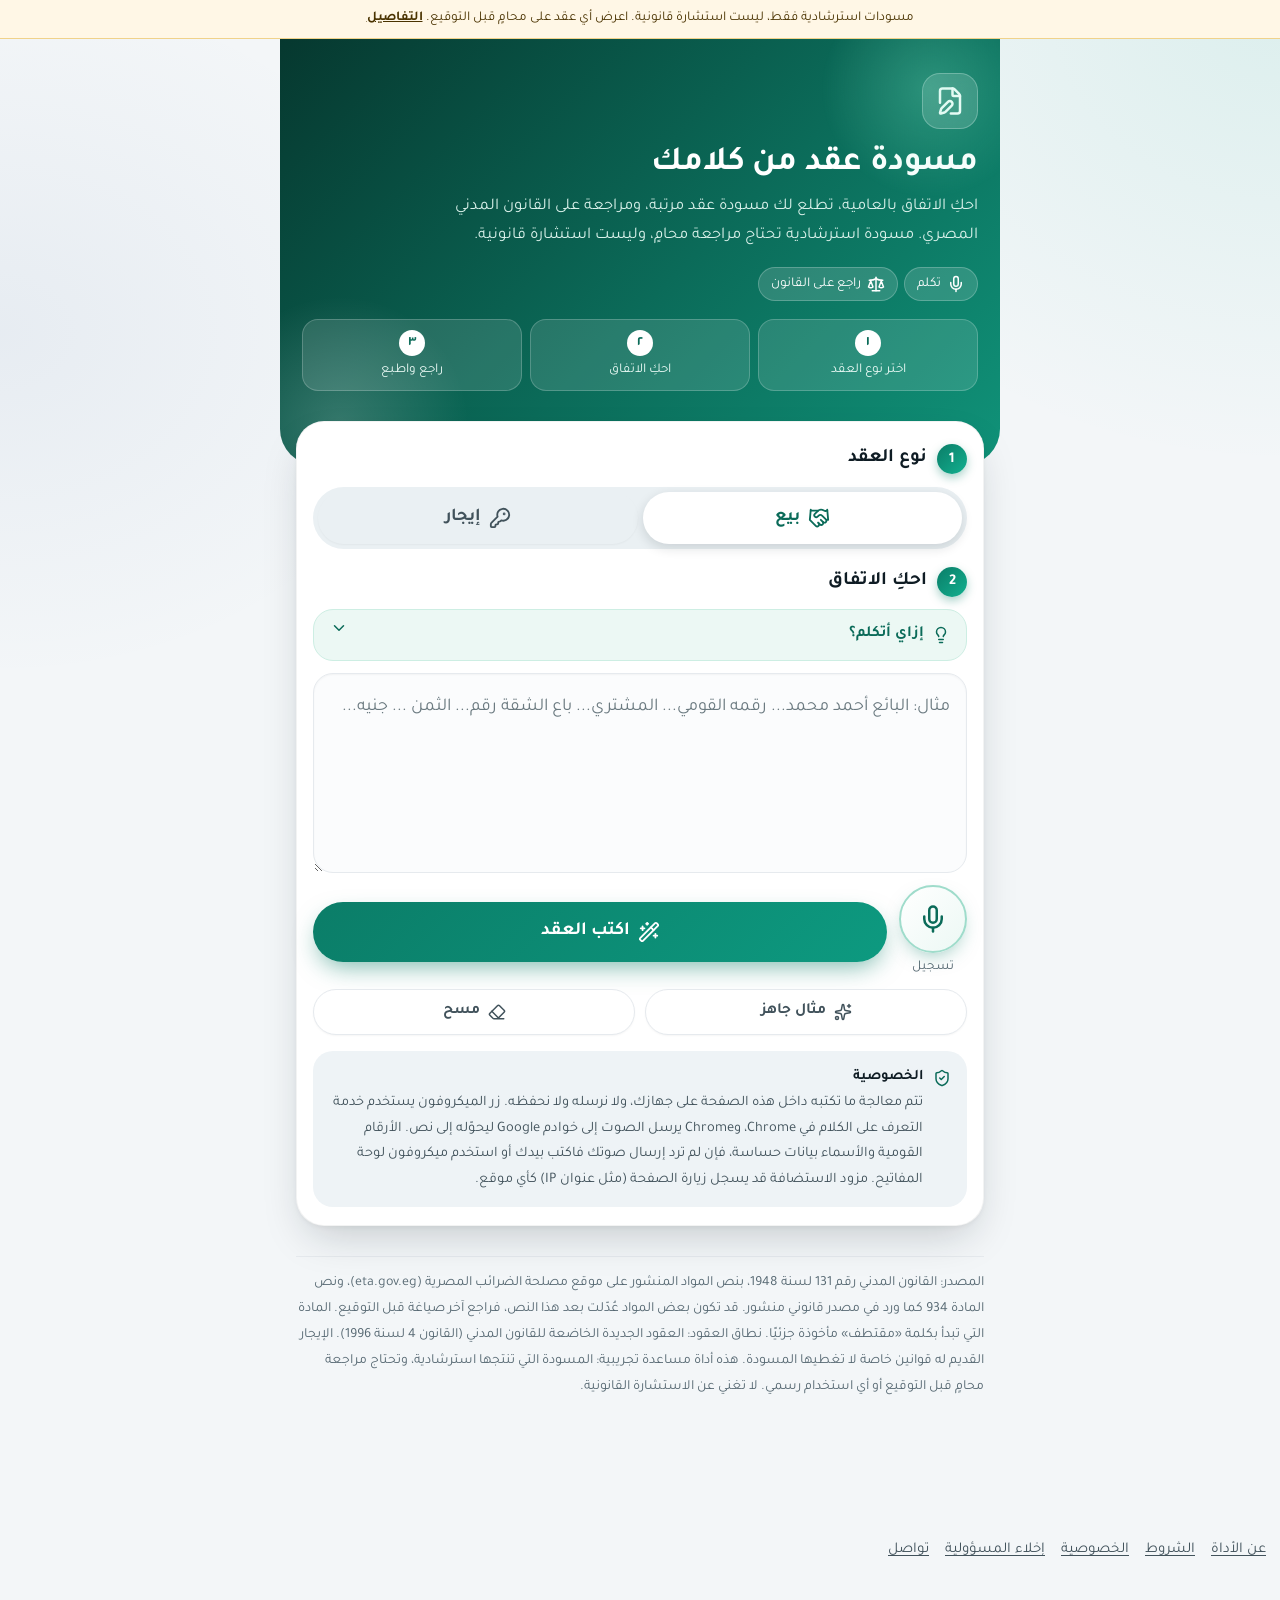
==== index.html @ 594bb941 "Add index.html" ====
<!doctype html>
<html lang="ar" dir="rtl">
<head>
<meta charset="utf-8">
<meta name="viewport" content="width=device-width, initial-scale=1">
<meta name="theme-color" content="#0e5c4c">
<meta name="color-scheme" content="light">
<meta http-equiv="Content-Security-Policy" content="default-src 'none'; script-src 'unsafe-inline'; style-src 'unsafe-inline'; font-src data:; img-src data:; connect-src 'none'; media-src 'none'; object-src 'none'; base-uri 'none'; form-action 'none'">
<meta name="referrer" content="no-referrer">
<link rel="icon" href="data:image/svg+xml,%3Csvg%20xmlns=%27http://www.w3.org/2000/svg%27%20viewBox=%270%200%2024%2024%27%3E%3Crect%20width=%2724%27%20height=%2724%27%20rx=%275%27%20fill=%27%230e5c4c%27/%3E%3Cpath%20d=%27M8%206h6l3%203v9H8z%27%20fill=%27none%27%20stroke=%27white%27%20stroke-width=%271.6%27/%3E%3C/svg%3E">
<meta name="description" content="مسودة عقد بيع أو إيجار من كلامك بالعامية المصرية، مع مراجعة على القانون المدني. مسودة استرشادية ليست استشارة قانونية.">
<title>مسودة عقد من كلامك</title>
<style>
*{box-sizing:border-box;-webkit-tap-highlight-color:transparent}
:root{
 --ink:#14232a;--ink2:#3d4e55;--mute:#53656c;--line:#e4dfd4;--bg:#f4f1ea;--card:#fff;
 --g900:#0a3f34;--g700:#0e5c4c;--g600:#127560;--g100:#dcefe8;--g50:#eef7f3;
 --amber:#8a5a00;--amberbg:#fff4d9;--amberb:#efd48f;--blue:#254f8f;--bluebg:#eaf1fb;--blueb:#c6d6ee;--red:#c2272d;--paper:#fffdf7;
 --r1:12px;--r2:18px;--r3:24px;--sh1:0 1px 2px rgba(40,30,10,.06),0 2px 8px rgba(40,30,10,.05);--sh2:0 8px 28px rgba(40,30,10,.12)}
html{-webkit-text-size-adjust:100%;scroll-behavior:smooth}
body{margin:0;background:var(--bg);color:var(--ink);font:17px/1.8 'Tajawal',system-ui,'Segoe UI',Tahoma,Arial,sans-serif}
svg.i{width:22px;height:22px;fill:none;stroke:currentColor;stroke-width:2;stroke-linecap:round;stroke-linejoin:round;flex:none}
svg.i.sm{width:18px;height:18px}svg.i.lg{width:30px;height:30px}
main{max-width:720px;margin:0 auto;padding:0 16px 130px}
.hero{background:radial-gradient(120% 140% at 100% 0,#16856d 0,#0e5c4c 45%,#0a3f34 100%);color:#fff;margin:0 -16px 0;padding:28px 20px 56px;border-radius:0 0 30px 30px;position:relative;overflow:hidden}
.hero:before{content:"";position:absolute;inset:auto -40px -60px auto;width:200px;height:200px;border-radius:50%;background:rgba(255,255,255,.06)}
.hero .logo{width:48px;height:48px;border-radius:16px;background:rgba(255,255,255,.15);display:grid;place-items:center;margin-bottom:14px;color:#fff}
h1{font-size:30px;line-height:1.3;margin:0 0 8px;font-weight:700}
.hero p{margin:0;font-size:16px;line-height:1.75;color:#d3ece4;max-width:34em}
.hero .chips{display:flex;flex-wrap:wrap;gap:6px;margin-top:16px}
.hero .chips span{display:inline-flex;align-items:center;gap:6px;background:rgba(255,255,255,.13);border-radius:999px;padding:2px 10px 2px 11px;font-size:13px}
.panel{background:var(--card);border-radius:var(--r3);box-shadow:var(--sh2);padding:18px 16px 16px;margin:-34px 0 0;position:relative}
h2{font-size:19px;margin:0 0 10px;display:flex;align-items:center;gap:10px;font-weight:700}
h2 .n{display:inline-grid;place-items:center;width:28px;height:28px;border-radius:50%;background:var(--g700);color:#fff;font-size:15px}
.sect{margin:26px 0 0}
.sect>h2{margin-top:0}
h3{font-size:15px;margin:18px 0 6px;color:var(--mute);font-weight:700;display:flex;align-items:center;gap:6px}
p{margin:6px 0}
.sub{color:var(--mute);font-size:15px}
.seg{display:grid;grid-template-columns:1fr 1fr;background:#ece8de;border-radius:var(--r2);padding:5px;gap:5px;margin-bottom:16px}
.seg button{min-height:54px;border:0;background:transparent;border-radius:14px;font-size:18px;font-weight:700;color:var(--mute);display:flex;align-items:center;justify-content:center;gap:8px}
.seg button.on{background:#fff;color:var(--g700);box-shadow:0 2px 8px rgba(0,0,0,.13)}
button{font:inherit;min-height:52px;padding:0 18px;border-radius:var(--r2);border:1.5px solid #d6d0c4;background:#fff;color:var(--ink);cursor:pointer;font-weight:700;font-size:16.5px;display:inline-flex;align-items:center;justify-content:center;gap:8px}
button:active{transform:scale(.98)}
button:focus-visible,textarea:focus-visible,summary:focus-visible{outline:3px solid #7fb8a8;outline-offset:2px}
button.primary{background:var(--g700);color:#fff;border-color:var(--g700);font-size:18px;min-height:58px;box-shadow:0 4px 14px rgba(14,92,76,.28)}
.tips{font-size:15.5px;color:var(--ink2);background:var(--g50);border:1px solid #cfe6dd;border-radius:var(--r2);padding:2px 16px;margin:0 0 12px}
.tips summary{cursor:pointer;font-weight:700;color:var(--g700);min-height:46px;display:flex;align-items:center;gap:8px;list-style:none}
.tips summary::-webkit-details-marker{display:none}
.tips summary .chev{margin-inline-start:auto;transition:transform .2s}
.tips[open] summary .chev{transform:rotate(180deg)}
.tips ul{margin:0 0 10px;padding:0 20px 0 0}
.tips li{margin:4px 0}
.field{position:relative}
textarea{width:100%;min-height:200px;font:inherit;font-size:18px;line-height:1.95;padding:16px;border:1.5px solid #d6d0c4;border-radius:var(--r2);color:var(--ink);resize:vertical;background:#fdfcf9;display:block}
textarea::placeholder{color:#6b7a80}
textarea:focus{border-color:var(--g600);background:#fff}
#status:empty{display:none}#status{min-height:22px;font-size:15px;color:var(--mute);margin:6px 2px 0;display:flex;align-items:center;gap:6px}
.err{color:var(--red)!important}
.bar2{display:grid;grid-template-columns:auto 1fr;gap:12px;align-items:center;margin-top:12px}
.mic{width:68px;height:68px;min-height:68px;padding:0;border-radius:50%;background:var(--g50);border:2px solid #a9d3c5;color:var(--g700);position:relative}
.mic svg.i{width:30px;height:30px}
.mic.rec{background:var(--red);border-color:var(--red);color:#fff;animation:pulse 1.4s infinite}
@keyframes pulse{0%{box-shadow:0 0 0 0 rgba(194,39,45,.45)}100%{box-shadow:0 0 0 18px rgba(194,39,45,0)}}
.lbl{font-size:13.5px;color:var(--mute);text-align:center;margin-top:2px}
.micwrap{display:flex;flex-direction:column;align-items:center}
.row2{display:grid;grid-template-columns:1fr 1fr;gap:10px;margin-top:10px}
.row2 button{min-height:46px;font-size:15.5px;color:var(--ink2);font-weight:700}
.disc{display:flex;gap:10px;background:#fff4e0;border:1.5px solid #e9b54a;border-radius:var(--r2);padding:12px 14px;margin:0 0 12px;font-size:15px;line-height:1.75;color:#4a3300}.disc b{display:block;font-size:16px}.disc svg{flex:none;margin-top:4px;color:#a86a00}
.note{display:flex;gap:10px;background:#efe9df;border-radius:var(--r2);padding:14px 16px;margin:16px 0 0;font-size:14.5px;line-height:1.75;color:var(--ink2)}
.note svg{margin-top:4px;color:var(--g700)}
.note b{display:block;margin-bottom:1px;color:var(--ink)}
.sum{background:var(--card);border:1px solid var(--line);border-radius:var(--r3);padding:16px;margin:0 0 4px;box-shadow:var(--sh1);display:grid;grid-template-columns:auto 1fr;gap:16px;align-items:center}
.sum.bad{background:#fffaf0;border-color:var(--amberb)}
.ring{--p:0;width:82px;height:82px;border-radius:50%;background:conic-gradient(var(--g600) calc(var(--p)*1%),#e8e3d8 0);display:grid;place-items:center;position:relative}
.sum.bad .ring{background:conic-gradient(#d99a12 calc(var(--p)*1%),#eadfc3 0)}
.ring:before{content:"";position:absolute;inset:9px;background:#fff;border-radius:50%}
.sum.bad .ring:before{background:#fffaf0}
.ring b{position:relative;font-size:22px;line-height:1;font-weight:700;text-align:center}
.ring small{display:block;font-size:12px;color:var(--mute);font-weight:400;margin-top:2px}
.sum .tt{font-size:19px;font-weight:700;line-height:1.5}
.sum .sub{font-size:14.5px;line-height:1.65;margin-top:4px}
.chk{background:var(--card);border:1px solid var(--line);border-radius:var(--r2);padding:13px 14px;margin:10px 0;display:flex;gap:12px;align-items:flex-start;box-shadow:var(--sh1)}
.chk .ic{flex:none;width:36px;height:36px;border-radius:12px;display:grid;place-items:center}
.chk.x{background:#fffaf0;border-color:var(--amberb)}
.chk.x .ic{background:var(--amberbg);color:var(--amber)}
.chk.i{background:#f7faff;border-color:var(--blueb)}
.chk.i .ic{background:var(--bluebg);color:var(--blue)}
.chk b{display:block;line-height:1.55;font-size:17px}
.chk .d{color:var(--ink2);font-size:15px;line-height:1.7;margin-top:2px}
.art{display:inline-block;background:#efe9df;border-radius:8px;padding:0 8px;font-size:13px;margin-inline-start:8px;color:var(--mute);font-weight:400;line-height:1.7;vertical-align:1px}
.oks{display:flex;flex-wrap:wrap;gap:8px;margin:6px 0}
.ok{background:var(--g100);color:var(--g700);border-radius:999px;padding:3px 12px 3px 14px;font-size:15px;font-weight:700;display:inline-flex;align-items:center;gap:5px}
.ok .art{background:#fff;margin-inline-start:4px}
.doc{background:var(--paper);border-radius:4px;padding:0 0 22px;margin:12px 0;box-shadow:0 10px 30px rgba(60,45,10,.16),0 0 0 1px #e6dfcd;font-family:'NaskhDoc','Tajawal',serif;position:relative;overflow:hidden}
.doc:before{content:"";display:block;height:8px;background:linear-gradient(90deg,var(--g900),var(--g600))}
.doc .in{padding:22px 20px 0}
.doc .t{font-size:30px;font-weight:700;text-align:center;margin:0 0 6px;color:var(--g900)}
.doc .tl{height:2px;margin:0 auto 20px;width:96px;background:#b8a874;border-radius:2px}
.doc p{line-height:2.15;margin:0 0 12px;font-size:19.5px;text-align:justify}
.doc .cl{margin:0 0 14px}
.doc .ch{display:flex;align-items:center;gap:8px;font-weight:700;color:var(--g700);font-size:18px;line-height:1.7;margin-bottom:0}
.doc .ch:after{content:"";flex:1;height:1px;background:#e3dcc8}
.doc .ch em{font-style:normal;color:var(--ink2);font-weight:400}
.doc .cl p{margin:0}
.doc .sigs{display:grid;grid-template-columns:1fr 1fr;gap:18px;margin-top:30px}
.doc .sg{border-top:1.5px solid #8a8f8c;padding-top:6px;text-align:center;font-size:17px;line-height:1.6}
.doc .sg small{display:block;color:var(--mute);font-size:14px}
mark{background:var(--amberbg);color:#5e3d00;padding:0 6px;border-radius:6px;font-weight:700;box-shadow:inset 0 -2px 0 var(--amberb)}
.ref{background:var(--card);border:1px solid var(--line);border-radius:var(--r2);padding:12px 14px;margin:8px 0;box-shadow:var(--sh1)}.ref b{display:inline-block;color:var(--g700);background:var(--g50);border-radius:8px;padding:0 10px;margin-bottom:2px}.ref span{display:block;color:var(--ink);font-size:16px;line-height:1.85}
footer{color:var(--mute);font-size:14px;line-height:1.85;margin-top:30px;border-top:1px solid var(--line);padding-top:14px}
.dock{position:fixed;inset-inline:0;bottom:0;background:rgba(255,253,247,.96);backdrop-filter:blur(8px);border-top:1px solid var(--line);padding:10px 14px calc(10px + env(safe-area-inset-bottom));display:grid;grid-template-columns:1.2fr 1fr;gap:10px;max-width:720px;margin:0 auto;box-shadow:0 -8px 24px rgba(60,45,10,.10);border-radius:20px 20px 0 0}
.dock[hidden]{display:none}
.hint{display:flex;gap:8px;align-items:flex-start;color:var(--ink2);font-size:15px;margin:2px 0 10px}
@media(min-width:560px){.hero{border-radius:0 0 30px 30px}}

.lawbar{background:#fff4e0;border-bottom:1.5px solid #e9b54a;color:#4a3300;font-size:14px;line-height:1.6;padding:8px 14px;text-align:center}
.lawbar a{color:#4a3300;font-weight:700}
nav.fnav{display:flex;flex-wrap:wrap;gap:6px 16px;margin:18px 0 0;padding:0;font-size:15px}
nav.fnav a{color:var(--ink2);text-underline-offset:3px;padding:6px 0;min-height:24px}
.pg{background:var(--card);border:1px solid var(--line);border-radius:var(--r2);padding:18px 16px;margin:14px 12px}
.pg h1{margin:0 0 10px;font-size:24px}.pg h2{margin:16px 0 4px;font-size:17px}.pg p,.pg li{line-height:1.9;color:var(--ink2)}
.pg ul{padding-inline-start:20px;margin:6px 0}
.pg .back{display:inline-block;margin-top:12px;font-weight:700;color:var(--ink)}
.pg mark{background:#fff1b8;color:#14232a;padding:0 4px;border-radius:4px}
.tver{margin-top:14px;font-size:13px;color:var(--mute);border-top:1px dashed var(--line);padding-top:8px}
.dock{grid-template-columns:minmax(0,1.3fr) minmax(0,1fr) minmax(0,1fr);gap:8px}.dock button{padding-inline:8px;min-width:0}

/* v4 modern */
:root{--ink:#0f1c24;--ink2:#41525b;--mute:#566872;--line:#e6eaee;--bg:#f3f6f8;--card:#fff;--acc:#0b7d68;--acc2:#12b08f;--g700:#0b6b59;--g600:#0b7d68;--g50:#ecf8f4;--g100:#d6f0e8;--r1:14px;--r2:20px;--r3:28px;--sh1:0 1px 2px rgba(15,28,36,.05),0 4px 14px rgba(15,28,36,.06);--sh2:0 2px 4px rgba(15,28,36,.04),0 18px 44px -12px rgba(15,28,36,.22)}
body{background:var(--bg);background-image:radial-gradient(60% 40% at 100% 0,rgba(18,176,143,.10),transparent 70%),radial-gradient(50% 30% at 0 20%,rgba(37,79,143,.06),transparent 70%);background-repeat:no-repeat;letter-spacing:0}
.hero{background:linear-gradient(135deg,#06382f 0%,#0b6b59 55%,#12a487 120%);padding:34px 22px 74px;border-radius:0 0 36px 36px}
.hero:before{width:260px;height:260px;inset:auto auto -90px -70px;background:radial-gradient(circle,rgba(255,255,255,.18),rgba(255,255,255,0) 70%)}
.hero:after{content:"";position:absolute;inset:-60px -40px auto auto;width:220px;height:220px;border-radius:50%;background:radial-gradient(circle,rgba(125,235,200,.28),rgba(125,235,200,0) 70%)}
.hero .logo{width:56px;height:56px;border-radius:18px;background:rgba(255,255,255,.16);border:1px solid rgba(255,255,255,.28);backdrop-filter:blur(6px)}
h1{font-size:34px;line-height:1.25;font-weight:800;letter-spacing:-.2px}
.hero p{font-size:16.5px;color:#d9f1ea}
.hero .chips span{background:rgba(255,255,255,.14);border:1px solid rgba(255,255,255,.22);padding:4px 12px;font-size:13.5px}
.steps{display:grid;grid-template-columns:repeat(3,1fr);gap:8px;margin:18px 0 0;padding:0;list-style:none}
.steps li{background:rgba(255,255,255,.12);border:1px solid rgba(255,255,255,.2);border-radius:16px;padding:10px 8px;text-align:center;font-size:13.5px;line-height:1.5;color:#eafaf5;display:flex;flex-direction:column;align-items:center;gap:4px}
.steps b{display:grid;place-items:center;width:26px;height:26px;border-radius:50%;background:#fff;color:#0b6b59;font-size:14px}
.panel{border-radius:var(--r3);box-shadow:var(--sh2);border:1px solid rgba(15,28,36,.05);padding:20px 16px 18px;margin-top:-44px}
h2{font-size:19px;font-weight:800}
h2 .n{background:linear-gradient(135deg,var(--acc),var(--acc2));width:30px;height:30px;box-shadow:0 4px 10px rgba(11,125,104,.35)}
.seg{background:#eaf0f3;border-radius:999px;padding:5px}
.seg button{border-radius:999px;min-height:52px;color:var(--ink2)}
.seg button.on{color:var(--g700);box-shadow:0 4px 12px rgba(15,28,36,.14)}
button{border:1.5px solid var(--line);border-radius:999px;background:#fff;box-shadow:0 1px 2px rgba(15,28,36,.04)}
button.primary{background:linear-gradient(135deg,var(--acc) 0%,#0d9a80 100%);border:0;box-shadow:0 10px 24px -6px rgba(11,125,104,.55);min-height:60px;font-size:18.5px}
.mic{background:linear-gradient(135deg,#fff,var(--g50));border:2px solid #9fdccb;box-shadow:0 8px 20px -8px rgba(11,125,104,.5)}
.tips{background:var(--g50);border:1px solid #cdeee3;border-radius:var(--r2)}
textarea{border:1.5px solid var(--line);background:#fbfcfd;border-radius:var(--r2);box-shadow:inset 0 1px 2px rgba(15,28,36,.04)}
textarea:focus{border-color:var(--acc2);box-shadow:0 0 0 4px rgba(18,176,143,.16)}
.note{background:#eef3f6;border-radius:var(--r2)}
.sect>h2{font-size:20px}
.dock{background:rgba(255,255,255,.88);backdrop-filter:saturate(1.4) blur(14px);border-top:1px solid rgba(15,28,36,.08);box-shadow:0 -10px 30px -12px rgba(15,28,36,.22);border-radius:22px 22px 0 0}
.doc{background:#fff;border-radius:var(--r2);box-shadow:var(--sh2);border:1px solid rgba(15,28,36,.05);border-top:5px solid var(--acc2)}
.pg{border-radius:var(--r3);box-shadow:var(--sh1);border:1px solid rgba(15,28,36,.05)}
.lawbar{background:#fff7e6;border-bottom:1px solid #f0d28a;font-size:13.5px}
footer{color:var(--mute)}
.dock{grid-template-columns:minmax(0,1.5fr) minmax(0,1fr) minmax(0,1fr)}.dock button{font-size:15px;white-space:nowrap;padding-inline:6px;gap:6px}
@media print{
 body{background:#fff}.lawbar,.hero,.panel,#checks,.sum,#sumsect,.hint,.dock,footer,nav.fnav,.sect>h2,#refsect,.pg,.noprint{display:none!important}
 #out,#out>.sect{display:block!important;border:0;box-shadow:none;padding:0;margin:0}
 #out>.sect:first-child,#out>.sect:last-child{display:none!important}
 .disc{break-inside:avoid}
 #out[hidden]{display:none!important}
 .printdisc{display:block!important}
 .doc,.doc .in{box-shadow:none!important;border:0!important;font-size:13pt;color:#000}
 mark{background:none;border-bottom:1px dotted #000;color:#000}
}
.printdisc{display:none;font-size:11pt;border:1px solid #000;padding:6px 8px;margin-bottom:10px}
@media(prefers-reduced-motion:reduce){*{animation:none!important;transition:none!important}}
</style>
</head>
<body>
<noscript><p style="padding:20px;font:18px/1.8 system-ui,Tahoma,Arial,sans-serif;background:#fff4e0;margin:0">هذه الصفحة تحتاج تفعيل JavaScript في المتصفح لتعمل.</p></noscript>
<svg width="0" height="0" style="position:absolute" aria-hidden="true"><defs><symbol id="i-mic" viewBox="0 0 24 24"><path d="M12 19v3" /> <path d="M19 10v2a7 7 0 0 1-14 0v-2" /> <rect x="9" y="2" width="6" height="13" rx="3" /></symbol><symbol id="i-mic-off" viewBox="0 0 24 24"><path d="M12 19v3" /> <path d="M15 9.34V5a3 3 0 0 0-5.68-1.33" /> <path d="M16.95 16.95A7 7 0 0 1 5 12v-2" /> <path d="M18.89 13.23A7 7 0 0 0 19 12v-2" /> <path d="m2 2 20 20" /> <path d="M9 9v3a3 3 0 0 0 5.12 2.12" /></symbol><symbol id="i-file-text" viewBox="0 0 24 24"><path d="M6 22a2 2 0 0 1-2-2V4a2 2 0 0 1 2-2h8a2.4 2.4 0 0 1 1.704.706l3.588 3.588A2.4 2.4 0 0 1 20 8v12a2 2 0 0 1-2 2z" /> <path d="M14 2v5a1 1 0 0 0 1 1h5" /> <path d="M10 9H8" /> <path d="M16 13H8" /> <path d="M16 17H8" /></symbol><symbol id="i-copy" viewBox="0 0 24 24"><rect width="14" height="14" x="8" y="8" rx="2" ry="2" /> <path d="M4 16c-1.1 0-2-.9-2-2V4c0-1.1.9-2 2-2h10c1.1 0 2 .9 2 2" /></symbol><symbol id="i-download" viewBox="0 0 24 24"><path d="M12 15V3" /> <path d="M21 15v4a2 2 0 0 1-2 2H5a2 2 0 0 1-2-2v-4" /> <path d="m7 10 5 5 5-5" /></symbol><symbol id="i-check" viewBox="0 0 24 24"><path d="M20 6 9 17l-5-5" /></symbol><symbol id="i-info" viewBox="0 0 24 24"><circle cx="12" cy="12" r="10" /> <path d="M12 16v-4" /> <path d="M12 8h.01" /></symbol><symbol id="i-scale" viewBox="0 0 24 24"><path d="M12 3v18" /> <path d="m19 8 3 8a5 5 0 0 1-6 0zV7" /> <path d="M3 7h1a17 17 0 0 0 8-2 17 17 0 0 0 8 2h1" /> <path d="m5 8 3 8a5 5 0 0 1-6 0zV7" /> <path d="M7 21h10" /></symbol><symbol id="i-eraser" viewBox="0 0 24 24"><path d="M21 21H8a2 2 0 0 1-1.42-.587l-3.994-3.999a2 2 0 0 1 0-2.828l10-10a2 2 0 0 1 2.829 0l5.999 6a2 2 0 0 1 0 2.828L12.834 21" /> <path d="m5.082 11.09 8.828 8.828" /></symbol><symbol id="i-sparkles" viewBox="0 0 24 24"><path d="M11.017 2.814a1 1 0 0 1 1.966 0l1.051 5.558a2 2 0 0 0 1.594 1.594l5.558 1.051a1 1 0 0 1 0 1.966l-5.558 1.051a2 2 0 0 0-1.594 1.594l-1.051 5.558a1 1 0 0 1-1.966 0l-1.051-5.558a2 2 0 0 0-1.594-1.594l-5.558-1.051a1 1 0 0 1 0-1.966l5.558-1.051a2 2 0 0 0 1.594-1.594z" /> <path d="M20 2v4" /> <path d="M22 4h-4" /> <circle cx="4" cy="20" r="2" /></symbol><symbol id="i-chevron-down" viewBox="0 0 24 24"><path d="m6 9 6 6 6-6" /></symbol><symbol id="i-key-round" viewBox="0 0 24 24"><path d="M2.586 17.414A2 2 0 0 0 2 18.828V21a1 1 0 0 0 1 1h3a1 1 0 0 0 1-1v-1a1 1 0 0 1 1-1h1a1 1 0 0 0 1-1v-1a1 1 0 0 1 1-1h.172a2 2 0 0 0 1.414-.586l.814-.814a6.5 6.5 0 1 0-4-4z" /> <circle cx="16.5" cy="7.5" r=".5" fill="currentColor" /></symbol><symbol id="i-handshake" viewBox="0 0 24 24"><path d="m11 17 2 2a1 1 0 1 0 3-3" /> <path d="m14 14 2.5 2.5a1 1 0 1 0 3-3l-3.88-3.88a3 3 0 0 0-4.24 0l-.88.88a1 1 0 1 1-3-3l2.81-2.81a5.79 5.79 0 0 1 7.06-.87l.47.28a2 2 0 0 0 1.42.25L21 4" /> <path d="m21 3 1 11h-2" /> <path d="M3 3 2 14l6.5 6.5a1 1 0 1 0 3-3" /> <path d="M3 4h8" /></symbol><symbol id="i-square-pen" viewBox="0 0 24 24"><path d="M12 3H5a2 2 0 0 0-2 2v14a2 2 0 0 0 2 2h14a2 2 0 0 0 2-2v-7" /> <path d="M18.375 2.625a1 1 0 0 1 3 3l-9.013 9.014a2 2 0 0 1-.853.505l-2.873.84a.5.5 0 0 1-.62-.62l.84-2.873a2 2 0 0 1 .506-.852z" /></symbol><symbol id="i-shield-check" viewBox="0 0 24 24"><path d="M20 13c0 5-3.5 7.5-7.66 8.95a1 1 0 0 1-.67-.01C7.5 20.5 4 18 4 13V6a1 1 0 0 1 1-1c2 0 4.5-1.2 6.24-2.72a1.17 1.17 0 0 1 1.52 0C14.51 3.81 17 5 19 5a1 1 0 0 1 1 1z" /> <path d="m9 12 2 2 4-4" /></symbol><symbol id="i-trash" viewBox="0 0 24 24"><path d="M10 11v6" /> <path d="M14 11v6" /> <path d="M19 6v14a2 2 0 0 1-2 2H7a2 2 0 0 1-2-2V6" /> <path d="M3 6h18" /> <path d="M8 6V4a2 2 0 0 1 2-2h4a2 2 0 0 1 2 2v2" /></symbol><symbol id="i-wand-sparkles" viewBox="0 0 24 24"><path d="m21.64 3.64-1.28-1.28a1.21 1.21 0 0 0-1.72 0L2.36 18.64a1.21 1.21 0 0 0 0 1.72l1.28 1.28a1.2 1.2 0 0 0 1.72 0L21.64 5.36a1.2 1.2 0 0 0 0-1.72" /> <path d="m14 7 3 3" /> <path d="M5 6v4" /> <path d="M19 14v4" /> <path d="M10 2v2" /> <path d="M7 8H3" /> <path d="M21 16h-4" /> <path d="M11 3H9" /></symbol><symbol id="i-circle-check" viewBox="0 0 24 24"><circle cx="12" cy="12" r="10" /> <path d="m16 9-5.5 5.5L8 12" /></symbol><symbol id="i-lightbulb" viewBox="0 0 24 24"><path d="M15 14c.2-1 .7-1.7 1.5-2.5 1-.9 1.5-2.2 1.5-3.5A6 6 0 0 0 6 8c0 1 .2 2.2 1.5 3.5.7.7 1.3 1.5 1.5 2.5" /> <path d="M9 18h6" /> <path d="M10 22h4" /></symbol><symbol id="i-file-pen" viewBox="0 0 24 24"><path d="M12.659 22H18a2 2 0 0 0 2-2V8a2.4 2.4 0 0 0-.706-1.706l-3.588-3.588A2.4 2.4 0 0 0 14 2H6a2 2 0 0 0-2 2v9.34" /> <path d="M14 2v5a1 1 0 0 0 1 1h5" /> <path d="M10.378 12.622a1 1 0 0 1 3 3.003L8.36 20.637a2 2 0 0 1-.854.506l-2.867.837a.5.5 0 0 1-.62-.62l.836-2.869a2 2 0 0 1 .506-.853z" /></symbol><symbol id="i-circle-x" viewBox="0 0 24 24"><circle cx="12" cy="12" r="10" /> <path d="m15 9-6 6" /> <path d="m9 9 6 6" /></symbol><symbol id="i-stamp" viewBox="0 0 24 24"><path d="M14 13V8.5C14 7 15 7 15 5a3 3 0 0 0-6 0c0 2 1 2 1 3.5V13" /> <path d="M20 15.5a2.5 2.5 0 0 0-2.5-2.5h-11A2.5 2.5 0 0 0 4 15.5V17a1 1 0 0 0 1 1h14a1 1 0 0 0 1-1z" /> <path d="M5 22h14" /></symbol><symbol id="i-alert" viewBox="0 0 24 24"><path d="m21.73 18-8-14a2 2 0 0 0-3.48 0l-8 14A2 2 0 0 0 4 21h16a2 2 0 0 0 1.73-3"/><path d="M12 9v4"/><path d="M12 17h.01"/></symbol></defs></svg>
<aside class="lawbar" aria-label="تنبيه قانوني">مسودات استرشادية فقط، ليست استشارة قانونية. اعرض أي عقد على محامٍ قبل التوقيع. <a href="#/disclaimer">التفاصيل</a></aside>
<main>
<div id="home"><header class="hero"><div class="logo"><svg class="i lg" aria-hidden="true"><use href="#i-file-pen"/></svg></div><h1>مسودة عقد من كلامك</h1><p>احكِ الاتفاق بالعامية، تطلع لك مسودة عقد مرتبة، ومراجعة على القانون المدني المصري. مسودة استرشادية تحتاج مراجعة محامٍ، وليست استشارة قانونية.</p><div class="chips"><span><svg class="i sm" aria-hidden="true"><use href="#i-mic"/></svg>تكلم</span><span><svg class="i sm" aria-hidden="true"><use href="#i-scale"/></svg>راجع على القانون</span></div><ol class="steps"><li><b>١</b>اختر نوع العقد</li><li><b>٢</b>احكِ الاتفاق</li><li><b>٣</b>راجع واطبع</li></ol></header>
<section class="panel">
<h2><span class="n">1</span>نوع العقد</h2>
<div class="seg" role="group" aria-label="نوع العقد"><button id="k-sale" class="on" type="button"><svg class="i" aria-hidden="true"><use href="#i-handshake"/></svg>بيع</button><button id="k-lease" type="button"><svg class="i" aria-hidden="true"><use href="#i-key-round"/></svg>إيجار</button></div>
<h2><span class="n">2</span>احكِ الاتفاق</h2>
<details class="tips"><summary><svg class="i sm" aria-hidden="true"><use href="#i-lightbulb"/></svg>إزاي أتكلم؟<span class="chev"><svg class="i sm" aria-hidden="true"><use href="#i-chevron-down"/></svg></span></summary><ul><li>اذكر البائع والمشتري (أو المؤجر والمستأجر) بالاسم، ثم الرقم القومي لكل واحد.</li><li>جملة قصيرة لكل معلومة: الوصف، الثمن أو الأجرة، السداد، المدة، التسليم.</li><li>الأرقام بالأرقام أو بالكلام، مع كلمة «جنيه».</li><li>التاريخ مثل: من 1/1/2027، أو: من أول يناير 2027.</li></ul></details>
<div class="field"><textarea id="txt" dir="rtl" lang="ar" placeholder="مثال: البائع أحمد محمد... رقمه القومي... المشتري... باع الشقة رقم... الثمن ... جنيه..." aria-label="نص الاتفاق"></textarea></div>
<div id="status" role="status"></div>
<div class="bar2"><div class="micwrap"><button id="mic" class="mic" type="button" aria-label="ابدأ التسجيل"><svg class="i" aria-hidden="true"><use href="#i-mic"/></svg></button><div class="lbl" id="miclbl">تسجيل</div></div><button id="go" class="primary" type="button"><svg class="i" aria-hidden="true"><use href="#i-wand-sparkles"/></svg>اكتب العقد</button></div>
<div class="row2"><button id="ex" type="button"><svg class="i sm" aria-hidden="true"><use href="#i-sparkles"/></svg>مثال جاهز</button><button id="clr" type="button"><svg class="i sm" aria-hidden="true"><use href="#i-eraser"/></svg>مسح</button></div>
<div class="note"><svg class="i sm" aria-hidden="true"><use href="#i-shield-check"/></svg><div><b>الخصوصية</b>تتم معالجة ما تكتبه داخل هذه الصفحة على جهازك، ولا نرسله ولا نحفظه. زر الميكروفون يستخدم خدمة التعرف على الكلام في Chrome، وChrome يرسل الصوت إلى خوادم Google ليحوّله إلى نص. الأرقام القومية والأسماء بيانات حساسة، فإن لم ترد إرسال صوتك فاكتب بيدك أو استخدم ميكروفون لوحة المفاتيح. مزود الاستضافة قد يسجل زيارة الصفحة (مثل عنوان IP) كأي موقع.</div></div>
</section>
<div id="out" hidden>
<section class="sect"><h2><span class="n">3</span>مراجعة على القانون المدني</h2>
<div class="sum" id="sum" role="status"></div>
<div id="checks"></div></section>
<section class="sect"><h2><span class="n">4</span>المسودة</h2>
<div class="disc" role="note"><svg class="i sm" aria-hidden="true"><use href="#i-alert"/></svg><div><b>تنبيه مهم</b>هذه مسودة آلية للاسترشاد فقط. ليست استشارة قانونية ولا عقدًا نهائيًا، وقد تخطئ في فهم الكلام أو في اختيار البنود. قبل التوقيع اعرضها على محامٍ، وراجع الأسماء والأرقام والمبالغ من المستندات الأصلية. ولا تنتقل ملكية العقار إلا بالتسجيل في الشهر العقاري.</div></div>
<p class="hint"><svg class="i sm" aria-hidden="true"><use href="#i-info"/></svg><span>الخانات الصفراء بين أقواس مربعة ناقصة. أكمل كلامك واضغط «اكتب العقد» مرة ثانية، أو انسخ النص وعدّله.</span></p>
<div class="printdisc">مسودة استرشادية آلية وليست استشارة قانونية. تُراجَع من محامٍ قبل التوقيع.</div><div class="doc" id="doc"></div></section>
<section class="sect"><h2><svg class="i" aria-hidden="true"><use href="#i-scale"/></svg>المواد المرجعية</h2>
<div id="refs"></div></section>
</div>
<footer>المصدر: القانون المدني رقم 131 لسنة 1948، بنص المواد المنشور على موقع مصلحة الضرائب المصرية (eta.gov.eg)، ونص المادة 934 كما ورد في مصدر قانوني منشور. قد تكون بعض المواد عُدّلت بعد هذا النص، فراجع آخر صياغة قبل التوقيع. المادة التي تبدأ بكلمة «مقتطف» مأخوذة جزئيًا. نطاق العقود: العقود الجديدة الخاضعة للقانون المدني (القانون 4 لسنة 1996). الإيجار القديم له قوانين خاصة لا تغطيها المسودة. هذه أداة مساعدة تجريبية: المسودة التي تنتجها استرشادية، وتحتاج مراجعة محامٍ قبل التوقيع أو أي استخدام رسمي. لا تغني عن الاستشارة القانونية.</footer>

</div>
<section id="pg-about" class="pg" hidden><h1>عن الأداة</h1><p>«مسودة عقد من كلامك» أداة مجانية تجريبية. تحكي الاتفاق بالعامية المصرية، فتطلع لك مسودة عقد بيع أو إيجار مرتبة، وتراجعها على نصوص القانون المدني المصري.</p><h2>من نحن</h2><p>الأداة من تطوير وتشغيل سامح طه، بشكل فردي. يعمل سامح في صياغة العقود وكتابتها، ويعمل في مكتب محاماة، وأُعدّت الأداة بعد الرجوع إلى مكتب المحاماة الذي يعمل فيه.</p><h2>ما هي وما ليست</h2><ul><li>أداة مساعدة تكتب مسودة وتنبّه للبنود الناقصة.</li><li>ليست مكتب محاماة ولا جهة حكومية، ولا تقدم استشارة قانونية، ولا تعوّض عن المحامي.</li><li>لا تسجّل العقد في الشهر العقاري ولا توثّقه.</li><li>المسودة للاسترشاد فقط، وراجعها مع محامٍ قبل التوقيع.</li></ul><h2>الدعم</h2><p>لأي مشكلة في استخدام الأداة (خطأ في الموقع أو سؤال عن طريقة الاستخدام): <a href="mailto:samehtaha747@gmail.com">samehtaha747@gmail.com</a>. الدعم تقني فقط ولا نرد على أي استفسار قانوني.</p><a class="back" href="#/">العودة للأداة</a></section>
<section id="pg-terms" class="pg" hidden><h1>شروط الاستخدام</h1><p>باستخدامك الأداة توافق على التالي. آخر تحديث: ٢٦ نوفمبر ٢٠٢٦.</p><ul><li>الأداة تنتج مسودات استرشادية آلية. قد تخطئ في فهم الكلام أو في اختيار البنود أو في الأسماء والأرقام والمبالغ.</li><li>أنت المسؤول عن مراجعة كل بيان في المسودة من مستنداتك الأصلية قبل أي استخدام.</li><li>لا تعتمد على المسودة وحدها في توقيع أو دفع أو تسجيل. اعرضها على محامٍ مرخّص.</li><li>تُقدَّم الأداة «كما هي» دون أي ضمان بالدقة أو الاكتمال أو الملاءمة لحالتك. وبالقدر الذي يسمح به القانون، لا يتحمل مشغّل الأداة مسؤولية عن أي خسارة ناتجة عن استخدامها. تحقق من مدى سريان هذا البند مع محامٍ.</li><li>نصوص المواد المعروضة مأخوذة من القانون المدني رقم 131 لسنة 1948 كما نشرته مصلحة الضرائب المصرية، وقد تكون عُدّلت لاحقًا.</li><li>لا تدخل بيانات حقيقية حساسة لا حاجة لها. استخدم أسماء وأرقامًا تجريبية عند التجربة.</li></ul><p>هذه الصياغة نفسها تحتاج مراجعة محامٍ قبل الإطلاق الرسمي.</p><a class="back" href="#/">العودة للأداة</a></section>
<section id="pg-privacy" class="pg" hidden><h1>الخصوصية</h1><p>آخر تحديث: ٢٦ نوفمبر ٢٠٢٦.</p><h2>ما تكتبه</h2><p>النص الذي تكتبه أو تتكلم به يُعالَج داخل متصفحك على جهازك لتكوين المسودة. لا يرسله موقعنا إلى أي خادم ولا يحفظه، ويختفي عند إغلاق الصفحة أو تحديثها.</p><h2>الميكروفون</h2><p>زر الميكروفون يطلب إذنك أولًا، ويستخدم خدمة التعرف على الكلام في متصفح Chrome. Chrome يرسل الصوت إلى خوادم Google ليحوّله إلى نص، وهذا يخضع لسياسة خصوصية Google وليس لنا سيطرة عليه. لا نحصل على تسجيل الصوت. إن أردت تجنّب ذلك فاكتب بيدك ولا تضغط زر الميكروفون.</p><h2>ما قد تسجله الاستضافة</h2><p>الموقع مُستضاف لدى مزوّد استضافة خارجي، وقد تسجّل خوادمه بيانات تقنية مثل عنوان IP ونوع المتصفح عند فتح الصفحة. لا نضع في الصفحة أي أدوات تتبع أو إعلانات أو كوكيز.</p><h2>مراسلة الدعم</h2><p>إن راسلت بريد الدعم فالرسالة تصل إلى سامح طه وتخضع لسياسة خصوصية مزوّد البريد. نستخدمها للرد عليك فقط. لا ترسل بيانات عقد حقيقية أو أرقامًا قومية.</p><h2>ملاحظة</h2><p>إن أضفنا مستقبلًا حسابات أو حفظًا للعقود، سنحدّث هذه الصفحة قبل ذلك. هذه الصياغة تحتاج مراجعة محامٍ، خصوصًا لو استخدم الموقع أشخاص خارج مصر.</p><a class="back" href="#/">العودة للأداة</a></section>
<section id="pg-disclaimer" class="pg" hidden><h1>إخلاء مسؤولية قانوني</h1><p>المسودات التي تنتجها هذه الأداة استرشادية فقط، وليست استشارة قانونية ولا عقدًا نهائيًا.</p><ul><li>قد تحتوي المسودة على أخطاء أو نقص أو بنود لا تناسب حالتك.</li><li>لا تنتقل ملكية العقار إلا بالتسجيل في الشهر العقاري، ومجرد توقيع عقد عرفي لا يكفي لذلك.</li><li>الإيجار القديم (القوانين 49 لسنة 1977 و136 لسنة 1981 و164 لسنة 2025) والأراضي الزراعية لهما قواعد خاصة لا تغطيها الأداة.</li><li>لا تشمل المسودة الضرائب والرسوم، وهي تختلف بحسب الحالة.</li><li><b>اعرض أي مسودة على محامٍ مرخّص قبل التوقيع.</b></li></ul><a class="back" href="#/">العودة للأداة</a></section>
<section id="pg-contact" class="pg" hidden><h1>تواصل معنا</h1><p>للدعم الفني على الموقع: <a href="mailto:samehtaha747@gmail.com">samehtaha747@gmail.com</a>. نرد على مشاكل الاستخدام فقط، ولا نقدم استشارات قانونية. لا ترسل في رسالتك رقمًا قوميًا أو بيانات عقد حقيقية. للاستشارة القانونية توجّه إلى محامٍ.</p><a class="back" href="#/">العودة للأداة</a></section>
</main>
<nav class="fnav" style="margin:0 14px 90px" aria-label="روابط الموقع"><a href="#/about">عن الأداة</a><a href="#/terms">الشروط</a><a href="#/privacy">الخصوصية</a><a href="#/disclaimer">إخلاء المسؤولية</a><a href="#/contact">تواصل</a></nav>
<div class="dock" id="dock" hidden><button id="copy" class="primary" type="button"><svg class="i" aria-hidden="true"><use href="#i-copy"/></svg><span id="copylbl">انسخ العقد</span></button><button id="word" type="button"><svg class="i" aria-hidden="true"><use href="#i-download"/></svg>Word</button><button id="prt" type="button"><svg class="i" aria-hidden="true"><use href="#i-file-text"/></svg>طباعة</button></div>
<script>

                             

const SAMPLES                       = {
    sale: 'البائع أحمد محمد علي، رقمه القومي 28001011234567، يسكن القاهرة. المشتري محمود سمير حسن، رقمه القومي 29005051234567. باع الشقة رقم 5 بالدور الثالث بالعقار رقم 12 شارع التحرير مدينة نصر القاهرة مساحتها 120 متر. الثمن 1500000 جنيه. المشتري دفع مقدم 500000 جنيه والباقي على 10 أقساط شهرية. التسليم بتاريخ 1/1/2027.',
    lease: 'المؤجر خالد إبراهيم السيد، رقمه القومي 27503031234567. المستأجر ياسر عادل فوزي، رقمه القومي 29207071234567. أجّر شقة سكنية رقم 8 بالدور الثاني بالعقار 3 شارع الجمهورية الجيزة. مدة العقد سنتين تبدأ من 1/1/2027. الأجرة 6000 جنيه شهريا تدفع أول كل شهر. التأمين 12000 جنيه. زيادة سنوية 10 بالمائة. المستأجر يتحمل فواتير الكهرباء والمياه.',
};

const norm = (s        ) => s
    .replace(/[٠-٩]/g, (d) => String('٠١٢٣٤٥٦٧٨٩'.indexOf(d)))
    .replace(/[أإآ]/g, 'ا').replace(/ى/g, 'ي').replace(/ة/g, 'ه')
    .replace(/[\u064B-\u0652\u0640]/g, '')
    .replace(/(المستاجر|المؤجر|البايع|البائع|المشتري|المالك)ه(?=\s|$)/g, '$1 ');

const MARKS = 'ال?بايع|البائع|المشتري|المؤجر|المستاجر|المالك|الطرف|باع|ب?يبيع|اجر|ب?يؤجر|ل?لمشتري|للمستاجر|ثمنه|ثمنها|سعرها|سعره|المبيع|بمبلغ|بثمن|بسعر|سعر|ثمن|الثمن|(?:ال)?مده|لمده|(?:ال)?اجره|اجرتها|بااجره|بايجار|بالايجار|الايجار|ايجارها|ايجار|(?:ال)?تامين|(?:ال)?زياده|(?:ال)?تسليم|العقد(?=\\s+مسجل)|عقد(?=\\s+(?:تملك|التملك|سابق|البيع|بيع))';
const PROPW = '(?:ال)?(?:شقه|عقار|ارض|سياره|عربيه|موتوسيكل|محل|وحده|فيلا|مخزن|قطعه|منزل|بيت|دكان|مكتب|عياده|مصنع|مزرعه)';
const SALE_VERBS = '|(?<=جنيه\\s)(?:كاش|نقدا|نقدي)|ب?يدفع|ت?ب?تدفع|ب?يسدد|ب?تسدد|الدفع|السداد|دفع|ملكيه|ملكية|(?:ال)?شرط\\s+(?:ال)?جزائي|(?:ال)?تعويض\\s+(?:ال)?اتفاقي|(?:ال)?مقدم(?=\\s+\\d)|ال?باقي(?=\\s+(?:على|يتقسط|اقساط))';

                                    

function segments(text        , kind      )        {
    const n = norm(text);
    const marks = MARKS + (kind === 'sale' ? SALE_VERBS : '');
    const re = new RegExp('(?<!المشتري)(?<!المستاجر)(?<!باسم)(?<!دفع)(?<!دفعت)(?<!يدفع)(?<!لمده)(?<!مده)(?<!كل)(?<!العقد)(?<!قطعه)(?<!ملكيه)(?<!رخصه)(?<!ترخيص)\\s+و?(?=(?:(?:' + marks + ')|(?<!الدور\\s+\\S+\\s)(?<!الدول\\s)(?<!باسم\\s)(?:' + PROPW + '))(?=\\s|$))|(?<!كل)(?<!لمده)(?<!مده)(?<!العقد)\\s+(?=(?:\\d+\\s+(?:سنه|سنوات|اشهر)|سنتين|سنه\\s+واحده)(?=\\s|$))|(?:\\.(?!\\d)|(?<!\\d)\\.|[\\n؟!])+', 'g');
    const out        = [];
    let last = 0;
    let m                        ;
    const push = (a        , b        ) => { const o = text.slice(a, b).replace(/^[\s،,:;-]+|[\s،,:;-]+$/g, ''); if (o) out.push({ o, n: norm(o) }); };
    while ((m = re.exec(n))) { if (m[0].length === 0) { re.lastIndex++; continue; } push(last, m.index); last = m.index + m[0].length; }
    push(last, text.length);
    return out;
}

function party(text        , strong        , weak        )         {
    const n = norm(text);
    const mk = (words        ) => new RegExp('(?:' + words + ')\\s*(?:هو|هي|اسمه|الاسم|:|-)?\\s*(?:السيده|السيد|الاستاذه|الاستاذ|الدكتور|الدكتوره)?\\s*([^،,.\\n؛;]+?)(?=\\s+(?:رقم\\S*|ورقم\\S*|يسكن|ساكن\\S*|عنوان\\S*|اللي|وهو|وهي|\\d|مقيم|ومقيم|بطاق\\S*|يحمل|اتفق\\S*|و?(?:ال?مشتري|المستاجر|الطرف|ال?بايع|البائع|المؤجر)(?=\\s|$)|و?(?:ال)?(?:شقه|عقار|ارض|سياره|محل|وحده|فيلا|مخزن|مكتب|عياده|مصنع|مزرعه|منزل|بيت|دكان|باع|يبيع|اجر|يؤجر|بمبلغ|بثمن|لمده|مده|الاجره|بايجار|ايجار|ايجارها|الايجار|اجره|اجرتها)(?=\\s|$))|[،,.\\n؛;]|$)');
    const m = mk(strong).exec(n) || mk(weak).exec(n);
    if (!m || !m[1]) return '';
    const start = m.index + m[0].lastIndexOf(m[1]);
    return text.slice(start, start + m[1].length).trim().replace(/^باسم\s+(?:السيد\s+)?/, '').replace(/^الوكيل\s+/, '');
}


const D = (s        ) => s.replace(/٫/g, '.').replace(/[٠-٩]/g, (d) => String('٠١٢٣٤٥٦٧٨٩'.indexOf(d)));
const NW                         = {};
const addNW = (v        , ws        ) => ws.split(' ').forEach((w) => { NW[w] = v; });
addNW(1, 'واحد واحده'); addNW(2, 'اتنين اثنين اثنان اتنان'); addNW(3, 'تلاته ثلاثه تلات ثلاث تلت'); addNW(4, 'اربعه اربع'); addNW(5, 'خمسه خمس');
addNW(6, 'سته ست'); addNW(7, 'سبعه سبع'); addNW(8, 'تمانيه ثمانيه تمن ثمان'); addNW(9, 'تسعه تسع'); addNW(10, 'عشره عشر');
addNW(11, 'احداشر حداشر'); addNW(12, 'اتناشر اثناشر'); addNW(13, 'تلتاشر ثلاثتاشر'); addNW(14, 'اربعتاشر'); addNW(15, 'خمستاشر'); addNW(16, 'ستاشر'); addNW(17, 'سبعتاشر'); addNW(18, 'تمنتاشر'); addNW(19, 'تسعتاشر');
addNW(20, 'عشرين'); addNW(30, 'تلاتين ثلاثين'); addNW(40, 'اربعين'); addNW(50, 'خمسين'); addNW(60, 'ستين'); addNW(70, 'سبعين'); addNW(80, 'تمانين ثمانين'); addNW(90, 'تسعين');
addNW(300, 'تلتميت تلاتميت ثلاثميت'); addNW(400, 'ربعميت اربعميت'); addNW(500, 'خمسميت'); addNW(600, 'ستميت'); addNW(700, 'سبعميت'); addNW(800, 'تمنميت ثمانميت'); addNW(900, 'تسعميت');
addNW(100, 'ميه مايه مائه مئه ميت مئة مائة مية'); addNW(200, 'ميتين مائتين مئتين'); addNW(300, 'تلتميه تلتمايه ثلاثمائه ثلاثميه تلاتميه'); addNW(400, 'ربعميه اربعمائه اربعميه ربعمايه'); addNW(500, 'خمسميه خمسمائه خمسمايه');
addNW(600, 'ستميه ستمائه ستمايه'); addNW(700, 'سبعميه سبعمائه سبعمايه'); addNW(800, 'تمنميه ثمانمائه تمانميه تمنمايه'); addNW(900, 'تسعميه تسعمائه تسعمايه');
const MULT                         = { الف: 1000, الاف: 1000, الفين: 2000, مليون: 1000000, ملايين: 1000000, مليونين: 2000000 };
const isNumTok = (t        ) => { const b = t.replace(/^و/, ''); return /^\d[\d,]*(?:\.\d+)?$/.test(b) || b in NW || b in MULT || b === 'نص' || b === 'نصف' || b === 'ربع'; };
function numFrom(toks          )         {
    let total = 0, cur = 0, last = 0;
    for (let ti = 0; ti < toks.length; ti++) {
        const t = toks[ti];
        const b = t.replace(/^و/, '');
        const nb = (toks[ti + 1] || '').replace(/^و/, '');
        if ((b === 'نص' || b === 'نصف' || b === 'ربع') && !last && (nb in MULT) && nb !== 'الفين' && nb !== 'مليونين') { cur += b === 'ربع' ? 0.25 : 0.5; continue; }
        if (/^\d/.test(b)) cur += parseFloat(b.replace(/,/g, ''));
        else if (b in NW) cur += NW[b];
        else if (b === 'الفين' || b === 'مليونين') { total += MULT[b]; last = MULT[b] / 2; cur = 0; }
        else if (b in MULT) { total += (cur || 1) * MULT[b]; last = MULT[b]; cur = 0; }
        else if ((b === 'نص' || b === 'نصف') && last) { total += last / 2; last = 0; }
        else if (b === 'ربع' && last) { total += last / 4; last = 0; }
    }
    return total + cur;
}
const toks = (n        ) => n.replace(/(\d)\.(\d)/g, '$1\u0001$2').replace(/[،,؛;.]/g, ' ').replace(/\u0001/g, '.').split(/\s+/).filter(Boolean);
const joinW = (t          )           => { const o           = []; for (let i = 0; i < t.length; i++) { if (t[i] === 'و' && t[i + 1] && isNumTok(t[i + 1])) { o.push('و' + t[i + 1]); i++; } else o.push(t[i]); } return o; };
const ONES = ['', 'واحد', 'اثنان', 'ثلاثة', 'أربعة', 'خمسة', 'ستة', 'سبعة', 'ثمانية', 'تسعة', 'عشرة', 'أحد عشر', 'اثنا عشر', 'ثلاثة عشر', 'أربعة عشر', 'خمسة عشر', 'ستة عشر', 'سبعة عشر', 'ثمانية عشر', 'تسعة عشر'];
const TENS = ['', '', 'عشرون', 'ثلاثون', 'أربعون', 'خمسون', 'ستون', 'سبعون', 'ثمانون', 'تسعون'];
const HUND = ['', 'مائة', 'مائتان', 'ثلاثمائة', 'أربعمائة', 'خمسمائة', 'ستمائة', 'سبعمائة', 'ثمانمائة', 'تسعمائة'];
function below1000(n        )         {
    const h = Math.floor(n / 100), r = n % 100, parts           = [];
    if (h) parts.push(HUND[h]);
    if (r) parts.push(r < 20 ? ONES[r] : (r % 10 ? ONES[r % 10] + ' و' : '') + TENS[Math.floor(r / 10)]);
    return parts.join(' و');
}
function scale(n        , one        , two        , few        , many        )         {
    if (n === 1) return one;
    if (n === 2) return two;
    if (n >= 3 && n <= 10) return ONES[n] + ' ' + few;
    if (n % 100 === 0) return (n === 200 ? 'مائتا' : below1000(n)) + ' ' + one;
    const r = n % 100, h = n - r;
    if (h && r === 1) return below1000(h) + ' وواحد ' + one;
    if (h && r === 2) return below1000(h) + ' واثنان ' + one;
    if (h && r >= 3 && r <= 10) return below1000(h) + ' و' + ONES[r] + ' ' + few;
    return below1000(n) + ' ' + many;
}
function wordsAr(v        )         {
    if (!Number.isFinite(v) || v <= 0 || v >= 1e12 || !Number.isInteger(v)) return '';
    const parts           = [];
    const bn = Math.floor(v / 1e9), mn = Math.floor((v % 1e9) / 1e6), th = Math.floor((v % 1e6) / 1e3), rest = v % 1000;
    if (bn) parts.push(scale(bn, 'مليار', 'ملياران', 'مليارات', 'مليارًا'));
    if (mn) parts.push(scale(mn, 'مليون', 'مليونان', 'ملايين', 'مليونًا'));
    if (th) parts.push(scale(th, 'ألف', 'ألفان', 'آلاف', 'ألفًا'));
    if (rest) parts.push(below1000(rest));
    return parts.join(' و');
}
const fmtMoney = (v        ) => v.toLocaleString('en-US') + ' جنيه مصري';
const withWords = (m        )         => {
    const x = /^([\d,]+) جنيه مصري/.exec(m || '');
    if (!x) return m;
    const w = wordsAr(Number(x[1].replace(/,/g, ''))).replace(/(ألف|مليون|مليار)ًا$/, '$1');
    return w ? x[1] + ' جنيه مصري (فقط ' + w + ' جنيه مصري لا غير)' + m.slice(x[0].length) : m;
};
const FIX                     = [['الاقساط', 'الأقساط'], ['الارضي', 'الأرضي'], ['الاصلي', 'الأصلي'], ['الاصليه', 'الأصلية'], ['ورخصه', 'ورخصة'], ['تتدفع', 'تدفع'], ['كاش', 'نقدًا'], ['ارض', 'أرض'], ['الارض', 'الأرض'], ['الاول', 'الأول'], ['الاولى', 'الأولى'], ['الاولي', 'الأولى'], ['التالت', 'الثالث'], ['التالته', 'الثالثة'], ['التاني', 'الثاني'], ['الرابع', 'الرابع'], ['الاجره', 'الأجرة'], ['الايجار', 'الإيجار'], ['ايجار', 'إيجار'], ['اجره', 'أجرة'], ['الاسكندريه', 'الإسكندرية'], ['الاسكندرية', 'الإسكندرية'], ['اول', 'أول'], ['اخر', 'آخر'], ['الاخير', 'الأخير'], ['اقساط', 'أقساط'], ['اشهر', 'أشهر'], ['الاف', 'ألف'], ['الف', 'ألف'], ['مقدما', 'مقدمًا'], ['نقدا', 'نقدًا'], ['النص', 'النصف'], ['نص', 'نصف'], ['بيدفع', 'يدفع'], ['بتدفع', 'تدفع'], ['تلتمية', 'ثلاثمائة'], ['تلتميه', 'ثلاثمائة'], ['مية', 'مائة'], ['ميه', 'مائة'], ['مايه', 'مائة'], ['خمسمية', 'خمسمائة'], ['خمسميه', 'خمسمائة'], ['ربعمية', 'أربعمائة'], ['الشقه', 'الشقة'], ['الارضيه', 'الأرضية'], ['اتفاق', 'اتفاق'], ['المستاجر', 'المستأجر'], ['المؤجر', 'المؤجر'], ['التسليم', 'التسليم'], ['اللي', 'الذي'], ['عمارة', 'عمارة'], ['الاكتر', 'الأكثر'], ['التمن', 'الثمن'], ['تمن', 'ثمن'], ['شهريه', 'شهرية'], ['شهريا', 'شهريًا'], ['سنويا', 'سنويًا'], ['كاملا', 'كاملًا'], ['اسبوع', 'أسبوع'], ['اسبوعين', 'أسبوعين'], ['ثلاثه', 'ثلاثة'], ['تلاته', 'ثلاثة'], ['خمسه', 'خمسة'], ['ستة', 'ستة'], ['سته', 'ستة'], ['عشره', 'عشرة'], ['الدور', 'الدور'], ['اتنين', 'اثنين'], ['وقت', 'وقت'], ['الاستلام', 'الاستلام'], ['استلام', 'استلام'], ['التوقيع', 'التوقيع'], ['عاين', 'عاين'], ['الاتفاق', 'الاتفاق']];
const FIXMAP = new Map(FIX.filter(([a, b]) => a !== b));
function fixText(t        )         {
    return D(t).replace(/(^|[\s،(])([وبلفك]?)([\u0621-\u064A]+)(?=$|[\s،.)؛:])/g, (m, pre, pf, w) => {
        if (FIXMAP.has(w)) return pre + pf + FIXMAP.get(w);
        if (pf && FIXMAP.has(pf + w)) return pre + FIXMAP.get(pf + w);
        return m;
    }).replace(/(^|[\s،])(بالشهر|بالدور)\s+(?:الاول)/g, '$1$2 الأول');
}

function money(s     )         {
    const t = joinW(toks(D(s.n).replace(/(\d),(\d)/g, '$1$2')));
    let ci = t.findIndex((x) => /^(?:جنيه|جنيها|جنيهات|جنية|ج|ج\.م)$/.test(x));
    let end = ci;
    if (ci < 0) { const lead = t.findIndex((x) => /^(?:الثمن|ثمن|ثمنه|ثمنها|سعرها|سعره|بمبلغ|بثمن|بسعر|سعر|مبلغ|الاجره|اجره|اجرتها|بايجار|ايجار|ايجارها|الايجار|بااجره|بالايجار)$/.test(x)); if (lead < 0) return ''; end = t.length; ci = lead + 1; }
    let i = end - 1; const run           = [];
    while (i >= 0 && isNumTok(t[i])) { run.unshift(t[i]); i--; }
    if (end === t.length) { run.length = 0; i = ci; while (i < t.length && isNumTok(t[i])) { run.push(t[i]); i++; } }
    const v = numFrom(run);
    const hasW = (re        ) => re.test(s.n);
    if (hasW(/(?:^|\s)(?:حوالي|تقريبا|تقريب|حدود|يمكن|ممكن|او)(?:\s|$)/)) return '';
    const frac = hasW(/(?:^|\s)(?:نص|نصف|ربع)(?:\s|$)/);
    if (!frac && hasW(/(?:^|\s)(?:مليون|ملايين|مليونين)(?:\s|$)/) && v < 1000000) return '';
    if (!frac && hasW(/(?:^|\s)(?:الف|الاف|الفين)(?:\s|$)/) && v < 1000) return '';
    return v > 0 ? fmtMoney(v) : '';
}

function durOf(n        )                                    {
    let t = joinW(toks(D(n)));
    const cut = t.findIndex((w, i) => i > 0 && /^و?(?:بقيمه|بقيمة|بايجار|بالايجار|الايجار|ايجار|الاجره|اجره|بااجره|تدفع|بتدفع|يدفع|مقدما|بمبلغ|جنيه|شهريا|كل|التامين|تامين|بتامين)$/.test(w));
    if (cut > 0) t = t.slice(0, cut);
    let y = 0, m = 0;
    for (let i = 0; i < t.length; i++) {
        const w = t[i].replace(/^و/, '');
        if (w === 'سنتين' || w === 'عامين') { y += 2; if (t[i + 1] && /^و?(?:نص|نصف)$/.test(t[i + 1])) m += 6; continue; }
        if (w === 'شهرين') { m += 2; continue; }
        if (/^(?:سنه|سنوات|سنين|عام|اعوام)$/.test(w)) {
            let j = i - 1; const run           = [];
            while (j >= 0 && isNumTok(t[j])) { run.unshift(t[j]); j--; }
            y += run.length ? numFrom(run) : 1;
            if (t[i + 1] && /^و?(?:نص|نصف)$/.test(t[i + 1])) m += 6;
            continue;
        }
        if (/^(?:شهر|شهور|اشهر)$/.test(w)) {
            let j = i - 1; const run           = [];
            while (j >= 0 && isNumTok(t[j])) { run.unshift(t[j]); j--; }
            m += run.length ? numFrom(run) : 1;
        }
    }
    return { years: y + Math.floor(m / 12), months: m % 12 };
}
function durText(d                                   )         {
    const YW = ['', '', '', 'ثلاث', 'أربع', 'خمس', 'ست', 'سبع', 'ثماني', 'تسع', 'عشر'], MW = ['', '', '', 'ثلاثة', 'أربعة', 'خمسة', 'ستة', 'سبعة', 'ثمانية', 'تسعة', 'عشرة'];
    const ys = d.years === 0 ? '' : d.years === 1 ? 'سنة واحدة' : d.years === 2 ? 'سنتين' : d.years <= 10 ? YW[d.years] + ' سنوات' : d.years + ' سنة';
    const ms = d.months === 0 ? '' : d.months === 1 ? 'شهر واحد' : d.months === 2 ? 'شهرين' : d.months <= 10 ? MW[d.months] + ' أشهر' : d.months + ' شهرًا';
    return [ys, ms].filter(Boolean).join(' و');
}
function dateOf(raw        )         {
    const n = D(norm(raw));
    let m = /(?<!\d)(\d{1,2})\s*[\/\-.]\s*(\d{1,2})\s*[\/\-.]\s*(\d{4})(?!\d)/.exec(n);
    if (m) return Number(m[1]) + '/' + Number(m[2]) + '/' + m[3];
    m = /(?<!\d)(\d{1,2}|اول)?\s*(?:من\s+)?(يناير|فبراير|مارس|ابريل|مايو|يونيو|يوليو|اغسطس|سبتمبر|اكتوبر|نوفمبر|ديسمبر)\s*(\d{4})?/.exec(n);
    if (m && (m[1] || m[3])) return (m[1] ? (m[1] === 'اول' ? 1 : Number(m[1])) + ' ' : '') + m[2].replace('ابريل', 'أبريل').replace('اغسطس', 'أغسطس').replace('اكتوبر', 'أكتوبر') + (m[3] ? ' ' + m[3] : '');
    return '';
}

                                     
                                                                                         

const PROP = /(شقه|عقار|ارض|سياره|محل|وحده|مبيع|فيلا|مخزن|قطعه|منزل|بيت|دكان|مكتب|عياده|مصنع|مزرعه|عين مؤجره|العين)/;
const PARTY_START = /^(و?ال?بايع|و?البائع|و?المشتري|و?المؤجر|و?المستاجر|و?المالك|و?الطرف)/;

function parse(kind      , rawText        ) {
    const text = rawText.replace(/[\u064B-\u0652\u0640]/g, '').replace(/(\d{1,2})\.(\d{1,2})\.(\d{4})/g, '$1/$2/$3').replace(/(?<![\u0621-\u064A])([وبل]?(?:ال)?)(مشتريين|مشترين|مشتريان|مشترون)(?![\u0621-\u064A])/g, '$1مشتري');
    const ss = segments(text, kind);
    const find = (re        , skip                      = []) => ss.find((s) => re.test(s.n) && !skip.includes(s));
    const p         = {};
    const sale = kind === 'sale';
    p.p1 = sale ? party(text, 'ال?بايع|البائع', 'الطرف الاول') : party(text, 'المؤجر', 'الطرف الاول|المالك');
    p.p2 = sale ? party(text, 'ل?المشتري|للمشتري', 'الطرف الثاني|الطرف التاني') : party(text, 'للمستاجر|ل?المستاجر', 'الطرف الثاني|الطرف التاني');
    const idSeg = (re        ) => { const seg = ss.find((s) => re.test(s.n) && /\d{14}/.test(s.n)); const m = seg ? /\d{14}/.exec(seg.n) : null; return m ? m[0] : ''; };
    const NAMEFIX                         = { احمد: 'أحمد', ابراهيم: 'إبراهيم', اسماعيل: 'إسماعيل', ايمان: 'إيمان', اسلام: 'إسلام', ابو: 'أبو', امين: 'أمين', انور: 'أنور', ايهاب: 'إيهاب', اشرف: 'أشرف', ادم: 'آدم', الاء: 'آلاء', اميره: 'أميرة', امير: 'أمير', اسماء: 'أسماء', ايه: 'آية', امل: 'أمل', الامل: 'الأمل', اسامه: 'أسامة', ايناس: 'إيناس', ابتسام: 'ابتسام', ياسمين: 'ياسمين', عبدالله: 'عبد الله', عبدالرحمن: 'عبد الرحمن', عبدالعزيز: 'عبد العزيز', عبدالعظيم: 'عبد العظيم' };
    const fixName = (v        ) => v.split(/(\s+)/).map((w) => NAMEFIX[w] || w).join('');
    p.p1 = fixName(p.p1); p.p2 = fixName(p.p2);
    p.id1 = sale ? idSeg(/^و?(?:ال?بايع|البائع)/) || idSeg(/^الطرف الاول/) : idSeg(/^و?(?:المؤجر|المالك)/) || idSeg(/^الطرف الاول/);
    p.id2 = sale ? idSeg(/^و?(?:المشتري|للمشتري)/) || idSeg(/^الطرف الثاني/) : idSeg(/^و?(?:المستاجر|للمستاجر)/) || idSeg(/^الطرف الثاني/);
    const addr = (re        ) => { const seg = ss.find((x) => re.test(x.n)); if (!seg) return ''; const m = /(?:يسكن|ساكن[ةه]?|مقيم[ةه]?|ومقيم[ةه]?|تسكن|يقيم|عنوانه|عنوانها|العنوان)\s*(?:في|ب)?\s*([^،.]+)/.exec(seg.o.replace(/\d{14}/g, '')); return m ? m[1].replace(/\s+(?:رقمه|رقمها|ورقم\S*|بطاقت\S*)\b.*$/, '').trim() : ''; };
    p.addr1 = sale ? addr(/^و?(?:ال?بايع|البائع)/) : addr(/^و?(?:المؤجر|المالك)/);
    p.addr2 = sale ? addr(/^و?(?:المشتري|للمشتري)/) : addr(/^و?(?:المستاجر|للمستاجر)/);
    const fem = (re        ) => { const sg = ss.find((x) => re.test(x.n)); return sg && /(رقمها|بطاقتها|ساكنه|مقيمه|هي)(?=\s|$)/.test(sg.n) ? 'y' : ''; };
    const mal = (re        ) => { const sg = ss.find((x) => re.test(x.n)); return sg && /(رقمه|بطاقته|يسكن|ساكن|مقيم|هو|عنوانه)(?=\s|$)/.test(sg.n) ? 'y' : ''; };
    const R1 = sale ? /^و?(?:ال?بايع|البائع)/ : /^و?(?:المؤجر|المالك)/, R2 = sale ? /^و?(?:المشتري|للمشتري)/ : /^و?(?:المستاجر|للمستاجر)/;
    p.m1 = mal(R1); p.m2 = mal(R2);
    p.f1 = /(?:المؤجره|المؤجرة|البايعه|البايعة|البائعة|البائعه)(?=\s|$)/.test(text) || fem(R1) ? 'y' : '';
    p.f2 = /(?:المستأجره|المستأجرة|المشتريه|المشترية)(?=\s|$)/.test(text) || fem(R2) ? 'y' : '';
    if (!p.id1 || !p.id2) {
        const nt0 = norm(text), r1 = new RegExp(sale ? '(?:ال?بايع|البائع|الطرف الاول)' : '(?:المؤجر|المالك|الطرف الاول)', 'g'), r2 = new RegExp(sale ? '(?:المشتري|للمشتري|الطرف الثاني|الطرف التاني)' : '(?:المستاجر|للمستاجر|الطرف الثاني|الطرف التاني)', 'g');
        const pos = (re        ) => { const a           = []; let mm                        ; while ((mm = re.exec(nt0))) a.push(mm.index); return a; };
        const a1 = pos(r1), a2 = pos(r2), ids = [...nt0.matchAll(/\d{14}/g)];
        for (const idm of ids) {
            const b1 = Math.max(-1, ...a1.filter((x) => x < (idm.index          ))), b2 = Math.max(-1, ...a2.filter((x) => x < (idm.index          )));
            if (b1 > b2 && !p.id1) p.id1 = idm[0]; else if (b2 > b1 && !p.id2) p.id2 = idm[0];
        }
    }
    const propSeg = ss.find((s) => !PARTY_START.test(s.n) && /^(?:(?:المبيع|العين|عين|باع|اجر|يبيع|يؤجر)\s+)?(?:ل(?:ه|ها|هم|ك)\s+)?(?:(?:هو|هي)\s+)?(?:ال)?(?:شقه|عقار|ارض|سياره|عربيه|موتوسيكل|محل|وحده|فيلا|مخزن|قطعه|منزل|بيت|دكان|مكتب|عياده|مصنع|مزرعه)(?=\s|$)/.test(s.n));
    p.property = propSeg ? propSeg.o.replace(/^(?:باع|يبيع|بيع|أجّر|أجر|اجر|يؤجر|المبيع|العين المؤجرة|العين)\s*(?:هو|هي)?\s*/, '').trim() : '';
    const penSeg = sale ? find(/(شرط\s+(?:ال)?جزائي|تعويض\s+(?:ال)?اتفاقي)/) : undefined;
    const priceSeg = find(/^(?:الثمن|ثمن|ثمنه|ثمنها|سعرها|سعره|بمبلغ|بثمن|بسعر|سعر|مبلغ)/) || find(/جنيه/, [find(/^(?:الاجره|اجره|اجرتها|بااجره|ايجار|ايجارها|الايجار|بايجار|بالايجار)/), penSeg]);
    if (sale) {
        p.price = priceSeg ? money(priceSeg) : '';
        if (priceSeg && !p.price) { const nx = ss[ss.indexOf(priceSeg) + 1]; if (nx && nx !== penSeg && !/^(?:الشرط|المقدم|الباقي|التسليم|تسليم)/.test(nx.n)) p.price = money(nx); }
        const payRe = /(مقدم|قسط|اقساط|تقسيط|عند التسليم|شيك|كاش|نقدا|نقدي|دفعه|دفع|يدفع|يسدد|سداد|الباقي)/;
        const pays = ss.filter((s) => payRe.test(s.n) && s !== priceSeg && s !== penSeg && !/^(?:التسليم|تسليم)/.test(s.n));
        const nAll = norm(text);
        p.penalty = penSeg ? money(penSeg) : '';
        p.multi = /(المشتريين|المشترين|المشتريان|المشتريات|المشترون)/.test(norm(rawText)) ? 'y' : '';
        p.equal = /(بالتساوي|مناصفه|بالتساوى)/.test(nAll) ? 'y' : '';
        p.prelim = /ابتدائي/.test(nAll) ? 'y' : '';
        p.final = /نهائي/.test(nAll) ? 'y' : '';
        p.payment = pays.map((s) => s.o).join('، ');
        p.inst = /(قسط|اقساط|تقسيط|مقدم|الباقي|مؤجل)/.test(norm(p.payment)) ? 'y' : '';
        p.fullcash = !p.inst && /(كامل|كاش|نقدا|خالص|بمجلس العقد|عند التوقيع)/.test(norm(p.payment + ' ' + text)) ? 'y' : '';
        const dels = ss.filter((x) => /^(?:التسليم|تسليم)|يستلم|استلام/.test(x.n) && !pays.includes(x)); const del = dels.sort((x, y) => y.o.length - x.o.length)[0];
        p.delivery = del ? del.o : '';
        const pr = find(/(عقد تملك|عقد سابق|مسجل|شهر عقاري|مستند|رخصه|حكم|ميراث|وراثه|اعلام وراثه|ملكيه.*(عقد|مسجل|حكم|ميراث|رخصه|مستند))/);
        p.proof = pr ? fixText(pr.o).replace(/^العقد\s+/, 'عقد ').replace(/^ملكية(?:\s+\S+)?\s+ب(?=\S)/, '') : '';
    } else {
        const nt = norm(text);
        p.use = /(سكني|سكنيه|للسكن)/.test(nt) ? 'سكني' : /(اداري|مكتب)/.test(nt) ? 'إداري' : /عياده/.test(nt) ? 'عيادة' : /(تجاري|محل)/.test(nt) ? 'تجاري' : '';
        const rent = find(/^(?:الاجره|اجره|اجرتها|بااجره|ايجار|ايجارها|الايجار|بايجار|بالايجار)/) || find(/(الاجره|اجره|اجرتها|ايجار)/, [propSeg]) || find(/^(?:بمبلغ|مبلغ|بقيمه)/);
        p.rent = rent ? money(rent) : '';
        const rn = rent ? rent.n : '';
        if (p.rent && /شهري|كل شهر|في الشهر|بالشهر|للشهر/.test(rn)) p.rent += ' شهريًا';
        else if (p.rent && /سنوي|كل سنه|في السنه|بالسنه|للسنه/.test(rn)) p.rent += ' سنويًا';
        const pm = rent ? /(?:ب?تدفع|ب?تسدد|يسدد|يدفع|يدفعها|مقدما|اول كل|اخر كل)[^،]*/.exec(rent.o.replace(/ب(?=تدفع|تسدد)/, '')) : null;
        p.rentPay = pm ? pm[0] : '';
        const DUR_RE = /(سنتين|سنه|سنوات|سنين|عامين|اشهر|شهور|شهرين|شهر\s)/;
        const dur = find(/^(?:لمده|(?:ال)?مده)/) || find(DUR_RE, [rent, propSeg]) || (propSeg && DUR_RE.test(propSeg.n) ? propSeg : undefined);
        const dd = dur ? durOf(dur.n) : { years: 0, months: 0 };
        p.duration = dur ? (durText(dd) || dur.o.replace(/^(?:لمدة|مدة العقد|مدة)\s*/, '')) : '';
        p.start = dateOf(dur && /(من|تبدا|تبدأ|بدايه|اعتبارا|ابتداء)/.test(dur.n) ? dur.o : '') || dateOf((ss.find((s) => /(تبدا|بدايه|اعتبارا|ابتداء|^من\s)/.test(s.n) && dateOf(s.o)) || { o: '' }).o) || (dur ? dateOf(dur.o) : '');
        const dep = find(/^(?:ال)?تامين/); p.deposit = dep ? dep.o : ''; p.depositAmt = dep ? money(dep) : '';
        const inc = find(/^(?:ال)?زياده/);
        const pc = inc ? /(\d+(?:\.\d+)?)\s*(?:%|(?:ب|في\s+)(?:ال)?(?:مايه|مائه|ميه|مئه))/.exec(D(inc.n)) : null;
        p.increase = inc ? (pc ? 'تزداد الأجرة زيادة ' + (/(سنوي|كل سنه)/.test(inc.n) ? 'سنوية ' : '') + 'بنسبة ' + pc[1] + '%' : inc.o) : '';
        const ut = find(/(كهرباء|مياه|غاز|مرافق|فواتير)/); p.utilities = ut ? ut.o : '';
        p.years = String(+(dd.years + dd.months / 12).toFixed(2));
        p.admin = /(وكيل|ولي|وصي|حارس|مدير|ناظر)/.test(nt) ? 'yes' : '';
    }
    for (const k of ['property', 'payment', 'delivery', 'proof', 'rentPay', 'utilities', 'addr1', 'addr2']) if (p[k]) p[k] = fixText(p[k]);
    for (const k of ['property', 'payment', 'delivery', 'proof', 'rentPay', 'utilities', 'addr1', 'addr2']) if (p[k]) p[k] = p[k].replace(/(?:\s+(?:مع|في|من|على|الى|إلى|و|ب|ل))+$/, '').trim();
    if (p.payment) p.payment = p.payment.replace(/\s+(?:يوم|في|ب|و)$/, '');
    if (p.payment) p.payment = p.payment.replace(/^دفع\s+/, 'دفع الطرف الثاني ');
    return p;
}

const propOk = (v        ) => !!v && /(\d|\sفي\s|شارع|بمدينه|بحي|بمنطقه|رقم|مساحه|مركز|قريه|موديل|لوحات|بالدور|بالعقار)/.test(norm(v));

const GOV = new Set(['01', '02', '03', '04', '11', '12', '13', '14', '15', '16', '17', '18', '19', '21', '22', '23', '24', '25', '26', '27', '28', '29', '31', '32', '33', '34', '35', '88']);
function idBad(id        )          {
    if (!id) return false;
    const mm = Number(id.slice(3, 5)), dd = Number(id.slice(5, 7));
    return !/^[23]/.test(id) || mm < 1 || mm > 12 || dd < 1 || dd > 31 || !GOV.has(id.slice(7, 9));
}
function runChecks(kind      , p        )          {
    const c          = [];
    c.push({ ok: !!p.p1 && !!p.p2, name: 'اسم الطرفين', detail: kind === 'sale' ? 'البائع والمشتري' : 'المؤجر والمستأجر' });
    c.push({ ok: !!p.id1 && !!p.id2, name: 'الرقم القومي للطرفين', detail: 'رقم من 14 رقمًا لكل طرف، في جملة الطرف نفسه. وجدت ' + ((p.id1 ? 1 : 0) + (p.id2 ? 1 : 0)) + ' من 2.' });
    if (p.id1 && p.id1 === p.id2) c.push({ ok: false, name: 'تنبيه: نفس الرقم القومي للطرفين', detail: 'الرقم القومي للطرفين متطابق. غالبًا تكرار بالخطأ. راجع كل رقم من البطاقة.' });
    if (p.id1 || p.id2) { const bad = [p.id1, p.id2].filter(idBad).length; if (bad) c.push({ ok: false, name: 'تنبيه: صيغة الرقم القومي', detail: 'رقم قومي واحد على الأقل لا تطابق صيغته (القرن، الشهر، اليوم، كود المحافظة). غالبًا خطأ في النطق أو الكتابة. راجعه من البطاقة.' }); }
    if (kind === 'sale') {
        c.push({ ok: propOk(p.property), name: 'وصف المبيع', detail: 'يجب أن يشمل العقد بيانًا للمبيع وأوصافه الأساسية بما يمكّن من تعرّفه: العنوان أو الرقم أو المساحة أو المواصفات.', art: 'م 419' });
        c.push({ ok: !!p.price, name: 'الثمن بالنقود', detail: 'البيع مقابل ثمن نقدي. اذكر الثمن بالأرقام وبعده كلمة جنيه.', art: 'م 418' });
        c.push({ ok: !!p.payment, name: 'طريقة السداد', detail: 'مقدم، أقساط، أو عند التسليم.' });
        c.push({ ok: !!p.delivery, name: 'التسليم', detail: 'موعد ومكان التسليم. التزام البائع بالتسليم أصلي ولو لم يُذكر.', art: 'م 431 و435' });
        c.push({ ok: !!p.proof, name: 'مستند ملكية البائع', detail: 'الإشارة لعقد التملك أو التسجيل. البائع يلتزم بما يلزم لنقل الحق للمشتري.', art: 'م 428' });
        if (isRealEstate(p.property)) c.push({ ok: true, info: true, name: 'عقار: الملكية بالتسجيل', detail: 'العقد العرفي لا ينقل ملكية العقار. تنتقل الملكية بالتسجيل في الشهر العقاري. أُضيف بند يلزم البائع بالتوقيع على العقد النهائي وتقديم المستندات.', art: 'م 934' });
        c.push({ ok: true, info: true, name: 'بنود أضفناها افتراضيًا', detail: 'الحيازة وخلو المبيع من الحقوق، مستندات الملكية، التوثيق ونقل الملكية، الضرائب والفواتير، عدم العدول، الموطن المختار، الشاهدان. هذه صيغ شائعة وليست من كلامك. راجعها أو احذف ما لا يناسب اتفاقكما.' });
        c.push({ ok: !!p.penalty, name: 'الشرط الجزائي', detail: 'بند أساسي: أي طرف يخل بأي شرط من شروط العقد يدفع للآخر مبلغًا. اذكر المبلغ بالأرقام وبعده كلمة جنيه، مثل: الشرط الجزائي 100 ألف جنيه.', art: 'م 223' });
        c.push({ ok: true, info: true, name: 'ملاحظة على الشرط الجزائي', detail: 'للقاضي أن يخفض التعويض الاتفاقي إذا كان مبالغًا فيه كثيرًا أو نُفذ جزء من الالتزام، ولا يستحق إن أثبت المدين أن الدائن لم يتضرر.', art: 'م 224' });
        if (p.multi) c.push({ ok: true, info: true, name: 'أكثر من مشترٍ', detail: 'أضفنا سطرًا لبيانات المشتري الآخر. اذكر حصة كل مشترٍ في المبيع. لا يُضاف بند «بالتساوي» وعدم التصرف المنفرد إلا إذا ذكرته في كلامك.' });
        if (p.fullcash) c.push({ ok: true, info: true, name: 'الدفع نقدًا', detail: 'احتفظ بإيصال أو إثبات للسداد. توقيع البائع على العقد مخالصة بالثمن، لكن الأفضل أن يذكر العقد كيف دُفع.' });
        if (/(قسط|اقساط|تقسيط|مؤجل|الباقي)/.test(norm(p.payment || ''))) c.push({ ok: true, info: true, name: 'الثمن المؤجل أو المقسط', detail: 'يجوز للبائع أن يشترط ألا تنتقل الملكية إلا بعد سداد الثمن كله ولو سلّم المبيع. لم يُضَف تلقائيًا لأنه اتفاق بينكما. إن كنتما متفقين عليه فأضفه إلى المسودة بنفسك.', art: 'م 430' });
    } else {
        c.push({ ok: propOk(p.property), name: 'تعيين العين المؤجرة', detail: 'العقد على شيء معين: اذكر العنوان أو رقم الوحدة أو المساحة.', art: 'م 558' });
        c.push({ ok: !!p.duration, name: 'مدة الإيجار', detail: 'الإيجار لمدة معينة.', art: 'م 558' });
        c.push({ ok: !!p.start, name: 'تاريخ بدء الإيجار', detail: 'اذكر تاريخ البدء بالأرقام، مثل 1/1/2027، أو باسم الشهر.' });
        c.push({ ok: !!p.rent, name: 'الأجرة', detail: 'أجر معلوم. اذكر القيمة بالأرقام وبعدها كلمة جنيه. لو لم تُحدد، تعتبر أجرة المثل.', art: 'م 558' });
        c.push({ ok: !!p.use, name: 'الغرض من الاستعمال', detail: 'سكني أو إداري أو تجاري.' });
        c.push({ ok: !!p.utilities, name: 'من يتحمل المرافق', detail: 'الكهرباء والمياه والغاز. لو لم تتفقا على شيء: الكهرباء والغاز وعداد المياه على المستأجر، والضرائب على المؤجر.', art: 'م 567' });
        if (!p.duration) c.push({ ok: true, info: true, name: 'لو المدة غير محددة', detail: 'الإيجار بلا مدة يعتبر لفترة دفع الأجرة (شهر مثلًا)، وينتهي بالتنبيه بالإخلاء في المواعيد القانونية.', art: 'م 563' });
        c.push({ ok: true, info: true, name: 'التنازل والتأجير من الباطن', detail: 'القانون يجيزه ما لم يُتفق على المنع. المسودة تمنعه إلا بموافقة كتابية من المؤجر. عدّل البند إن اتفقتما على غير ذلك.', art: 'م 593' });
        if (/(زراعي|فدان|فدادين|قيراط)/.test(norm(p.property || ''))) c.push({ ok: false, name: 'تنبيه: أرض زراعية', detail: 'إيجار الأراضي الزراعية له قانون خاص يختلف عن القانون المدني في المدة والأجرة والإنهاء. هذه المسودة لا تغطيه. اعرضها على محامٍ قبل التوقيع.' });
        c.push({ ok: true, info: true, name: 'نطاق المسودة', detail: 'للعقود الجديدة التي تسري عليها أحكام القانون المدني وما يتفق عليه الطرفان (بعد ق 4 لسنة 1996). الإيجار القديم الخاضع للقانونين 49/1977 و136/1981 له أحكام خاصة (آخرها ق 164 لسنة 2025)، والمسودة لا تغطيه.' });
        c.push({ ok: !!p.deposit, name: 'التأمين', detail: 'اختياري. اتركه إن لم يُتفق عليه.' });
        if (p.admin && Number(p.years) > 3) c.push({ ok: false, name: 'تنبيه: مدة أكثر من 3 سنوات', detail: 'ورد في كلامك وكيل أو مدير أو وصي. من لا يملك إلا حق الإدارة لا يجوز أن يؤجر لأكثر من 3 سنوات إلا بترخيص من السلطة المختصة. تأكد من صلاحية التوكيل أو سند الإدارة.', art: 'م 559' });
    }
    return c;
}

const isRealEstate = (t        ) => /(?:شقه|شقة|ارض|أرض|عقار|وحده|وحدة|فيلا|قطعه|قطعة|منزل|بيت|محل|دكان|مكتب|عياده|عيادة|مخزن|مصنع|مزرعه|مزرعة|عماره|عمارة)/.test(t || '');
const titleOf = (name        , fem         , mal         ) => (/^(?:ال)?(?:شركه|شركة|مؤسسه|مؤسسة|بنك|جمعيه|جمعية|مجموعه|مجموعة|مكتب)/.test(norm(name || '')) ? '' : fem ? 'السيدة/ ' : mal ? 'السيد/ ' : 'السيد/ة ');
const M = (label        , v         ) => (v ? v : '\u0001' + label + '\u0002');
const ORD = ['الأول', 'الثاني', 'الثالث', 'الرابع', 'الخامس', 'السادس', 'السابع', 'الثامن', 'التاسع', 'العاشر', 'الحادي عشر', 'الثاني عشر', 'الثالث عشر', 'الرابع عشر', 'الخامس عشر', 'السادس عشر', 'السابع عشر', 'الثامن عشر', 'التاسع عشر', 'العشرون', 'الحادي والعشرون'];
const USE_AR                         = { 'سكني': 'السكني', 'إداري': 'الإداري', 'تجاري': 'التجاري', 'عيادة': 'المهني (عيادة)' };

function build(kind      , p        )           {
    const L           = [];
    const clauses                     = [];
    const sale = kind === 'sale';
    const KW = /(شقه|شقة|محل|دكان|ارض|أرض|منزل|بيت|فيلا|وحده|وحدة|مخزن|مكتب|عياده|عيادة|سياره|سيارة|عقار|بدروم)/.exec(norm(p.property || ''));
    const kwAr                         = { شقه: 'شقة', دكان: 'محل', ارض: 'أرض', وحده: 'وحدة', عياده: 'عيادة', سياره: 'سيارة' };
    L.push(sale ? '# عقد بيع' + (kind === 'sale' && KW ? ' ' + (kwAr[KW[1]] || KW[1]) : '') + (p.prelim ? ' ابتدائي' : p.final ? ' نهائي' : '') : '# عقد إيجار');
    L.push('تحرر هذا العقد في يوم ' + M('التاريخ') + ' بمدينة ' + M('المدينة') + '، بين كل من:');
    const partyLine = (ord        , name        , f        , m        , id        , ad        , nameL        , idL        , adL        , role        , no        ) => {
        const co = !titleOf(name, f, m) && !!name;
        if (co) { idL = 'الرقم القومي للممثل'; adL = 'عنوان الشركة'; }
        return ord + ': ' + titleOf(name, f, m) + M(nameL, name) + '، ' + (co && !/يمثل/.test(name) ? 'ويمثلها ' + M('اسم الممثل القانوني') + '، ' : '') + (co ? 'الرقم القومي لممثلها ' : f ? 'وتحمل رقم قومي ' : 'ويحمل رقم قومي ') + M(idL, id) + '، ' + (co ? 'ومقرها ' : f ? 'ومقيمة ' : 'ومقيم ') + M(adL, ad) + '. ويسمى (الطرف ' + no + ' – ' + role + ').';
    };
    L.push(partyLine('أولًا', p.p1, p.f1, p.m1, p.id1, p.addr1, sale ? 'اسم البائع' : 'اسم المؤجر', sale ? 'الرقم القومي للبائع' : 'الرقم القومي للمؤجر', sale ? 'عنوان البائع' : 'عنوان المؤجر', sale ? 'البائع' : 'المؤجر', 'الأول'));
    L.push(partyLine('ثانيًا', p.p2, p.f2, p.m2, p.id2, p.addr2, sale ? 'اسم المشتري' : 'اسم المستأجر', sale ? 'الرقم القومي للمشتري' : 'الرقم القومي للمستأجر', sale ? 'عنوان المشتري' : 'عنوان المستأجر', sale ? 'المشتري' : 'المستأجر', 'الثاني'));
    if (sale && p.multi) L.push('ثالثًا: ' + M('اسم وبيانات المشتري الآخر (الرقم القومي والعنوان)') + '. ويسمى (الطرف الثاني – مشترٍ).');
    L.push(sale ? 'وبعد أن أقر الطرفان بأهليتهما القانونية للتعاقد، وبأنهما غير خاضعين للحراسة ولا ممنوعين من التصرف، اتفقا على ما يلي:' : 'وبعد أن أقر الطرفان بأهليتهما القانونية للتعاقد، اتفقا على ما يلي:');
    clauses.push(['التمهيد', 'يعتبر التمهيد السابق جزءًا لا يتجزأ من هذا العقد.']);
    if (sale) {
        const re = isRealEstate(p.property);
        clauses[0][1] = 'يعتبر التمهيد السابق جزءًا لا يتجزأ من هذا العقد ومكملًا ومتممًا له.';
        clauses.push(['المبيع', 'باع وأسقط وتنازل الطرف الأول بكافة الضمانات الفعلية والقانونية إلى الطرف الثاني المبيع الآتي وصفه: ' + M('وصف المبيع', p.property) + '.']);
        clauses.push(['الثمن', 'اتفق الطرفان على أن ثمن البيع هو ' + M('الثمن', withWords(p.price)) + '.' + (p.fullcash ? ' ويعتبر توقيع الطرف الأول على هذا العقد مخالصة نهائية بالثمن.' : '')]);
        clauses.push(['السداد', M('طريقة السداد', p.payment ? p.payment.replace(/(?<![\d\/.\-])(\d{4,})(?![\d\/])(\s*جنيه)?/g, (m0, d, cur) => (cur || d.length >= 5) ? d.replace(/\B(?=(\d{3})+(?!\d))/g, ',') + (cur || '') : m0) : p.payment) + '.']);
        if (p.inst) clauses.push(['الأقساط', 'يسدد الطرف الثاني الثمن المؤجل على أقساط، قيمة القسط ' + M('قيمة القسط') + '، ويستحق أولها في ' + M('تاريخ أول قسط') + '، ويستحق كل قسط تالٍ في ' + M('موعد استحقاق باقي الأقساط') + '. وفي حالة التأخر في سداد أي قسط: ' + M('أثر التأخر في السداد') + '.']);
        clauses.push(['التسليم', M('موعد ومكان التسليم', p.delivery) + '.']);
        clauses.push(['الملكية', 'يقر الطرف الأول بأنه يملك المبيع ملكية تامة بموجب ' + M('مستند الملكية', p.proof) + '، وأنه خالٍ من أي حقوق للغير، ويلتزم بما يلزم لنقل الملكية إلى الطرف الثاني (م 428 مدني).']);
        clauses.push(['الحيازة', 'يقر الطرف الأول بأنه لا توجد أي حقوق لأي شخص على المبيع، سواء كانت تمكينًا أو رهنًا أو بيعًا لكل المبيع أو لجزء منه، أو توكيلات صادرة منه لأي شخص، أو عقودًا صادرة منه لأي شخص، وبخلو المبيع من كافة الحقوق العينية الأصلية والتبعية، كالرهن والاختصاص وحقوق الامتياز والانتفاع والارتفاق، ظاهرة كانت أو خفية.']);
        clauses.push(['مستندات الملكية', 'يلتزم الطرف الأول بتسليم الطرف الثاني أصول مستندات الملكية التي تحت يده.']);
        if (re) clauses.push(['التوثيق ونقل الملكية', 'يلتزم الطرف الأول بالتوقيع على عقد البيع النهائي، وبالحضور أمام الشهر العقاري والجهات المختصة والمحكمة للإقرار بصحة التوقيع على هذا العقد، وبتقديم المستندات اللازمة لشهر هذا العقد وتسجيله، ولا تنتقل الملكية العقارية إلى الطرف الثاني إلا بالتسجيل (م 934 مدني). وتكون مصروفات التسجيل ورسومه على الطرف الثاني ما لم يتفق على غير ذلك (م 462 مدني).']);
        clauses.push(['الضمان', 'يضمن الطرف الأول للطرف الثاني عدم التعرض له في الانتفاع بالمبيع كله أو بعضه، سواء كان التعرض من فعله هو أو من فعل أجنبي يكون له وقت البيع حق على المبيع يحتج به على المشتري إذا كان هذا الحق قد آل إليه من البائع نفسه (م 439 مدني).']);
        clauses.push(['المعاينة', 'يقر الطرف الثاني بأنه عاين المبيع المعاينة التامة النافية للجهالة وقبله بحالته، دون إخلال بضمان العيوب التي لا يمكن كشفها بالفحص المعتاد (م 447 مدني).']);
        if (re) clauses.push(['الضرائب والفواتير', 'يلتزم الطرف الأول بسداد الضرائب والرسوم وفواتير المرافق المستحقة على المبيع عن المدة السابقة على هذا العقد، ويتحمل الطرف الثاني ما يستحق عليه بعد تاريخه (م 458 مدني)، ما لم يتفق على غير ذلك.']);
        clauses.push(['الشرط الجزائي', 'اتفق الطرفان على شرط جزائي قدره ' + M('قيمة الشرط الجزائي', withWords(p.penalty)) + '، يدفعه الطرف الذي يخل بأي شرط من شروط هذا العقد للطرف الآخر (م 223 و224 مدني).']);
        clauses.push(['عدم العدول', 'لا يحق لأي من الطرفين العدول عن هذا البيع أو الرجوع فيه، ويسري هذا العقد على الطرفين وعلى الخلف العام والخاص لكل منهما.']);
        if (p.multi && p.equal) clauses.push(['المشترون', 'تم دفع الثمن من المشترين بالتساوي بينهم، ولا يحق لأي منهم التصرف في المبيع منفردًا بالبيع أو الرهن أو غيرهما دون موافقة باقي المشترين.']);
        clauses.push(['الموطن المختار', 'يقر كل من الطرفين بأن عنوانه المذكور بصدر هذا العقد هو موطنه المختار، وتصح مراسلته عليه قانونًا ما لم يخطر الطرف الآخر بتغييره بخطاب مسجل بعلم الوصول أو بإنذار على يد محضر.']);
    } else {
        clauses.push(['العين المؤجرة', 'أجّر الطرف الأول للطرف الثاني العين الآتي وصفها: ' + M('وصف العين المؤجرة', p.property) + '.']);
        clauses.push(['الغرض', 'أُجرت العين للاستعمال في الغرض ' + M('سكني أو إداري أو تجاري', p.use ? USE_AR[p.use] : '') + ' فقط، ولا يجوز تغييره إلا بموافقة كتابية من المؤجر.']);
        clauses.push(['المدة', 'مدة هذا الإيجار ' + M('مدة الإيجار', p.duration) + '، تبدأ من ' + M('تاريخ بدء الإيجار', p.start) + '.']);
        clauses.push(['الأجرة', 'الأجرة المتفق عليها ' + M('قيمة الأجرة', withWords(p.rent)) + '. ' + M('موعد وطريقة السداد', p.rentPay) + '.']);
        if (p.deposit) clauses.push(['التأمين', p.depositAmt ? 'يسلّم المستأجر للمؤجر مبلغ تأمين قدره ' + withWords(p.depositAmt) + '.' : p.deposit + '.']);
        if (p.increase) clauses.push(['الزيادة', p.increase + '.']);
        clauses.push(['المرافق', M('من يتحمل المرافق', p.utilities) + '.']);
        clauses.push(['التسليم', 'يسلم المؤجر العين وملحقاتها بحالة تصلح للانتفاع بها فيما أُجرت له (م 564 مدني)، ويحرر الطرفان محضرًا يصف حالتها وقت التسليم، ويقر المستأجر باستلامها بعد معاينتها.']);
        clauses.push(['الصيانة', 'يلتزم المؤجر بصيانة العين وبالترميمات الضرورية دون الترميمات التأجيرية، ما لم يتفق على غير ذلك (م 567 مدني). ويلتزم المستأجر بالترميمات التأجيرية البسيطة، وبأن يبذل في استعمال العين والمحافظة عليها عناية الشخص المعتاد (م 583 مدني)، وباستعمالها فيما أُعدت له (م 579 مدني).']);
        clauses.push(['الرد', 'يلتزم المستأجر برد العين عند انتهاء الإيجار بالحالة التي تسلمها عليها، إلا ما أصابها من هلاك أو تلف لسبب لا يد له فيه (م 590 و591 مدني).']);
        clauses.push(['التنازل', 'لا يجوز للمستأجر التنازل عن الإيجار أو التأجير من الباطن إلا بموافقة كتابية من المؤجر.']);
    }
    clauses.push(['الاختصاص', 'يخضع هذا العقد للقانون المصري، وتختص محكمة ' + M('اسم المحكمة') + ' بنظر ما ينشأ عنه من نزاع.']);
    clauses.push(['النسخ', sale && p.multi ? 'حرر هذا العقد من ' + M('عدد النسخ') + ' نسخ، سلمت لكل طرف نسخة للعمل بموجبها.' : 'حرر هذا العقد من نسختين، بيد كل طرف نسخة للعمل بموجبها.']);
    clauses.forEach(([t, b], i) => L.push('البند ' + (ORD[i] || 'رقم ' + (i + 1)) + ' (' + t + '): ' + b));
    if (sale) L.push('والله ولي التوفيق.');
    L.push(sale ? 'الطرف الأول (البائع): ................' : 'الطرف الأول (المؤجر): ................');
    L.push(sale ? 'الطرف الثاني (المشتري): ................' : 'الطرف الثاني (المستأجر): ................');
    if (sale) { L.push('الشاهد الأول – الاسم والرقم القومي: ................'); L.push('الشاهد الثاني – الاسم والرقم القومي: ................'); }
    return L;
}




const REFS = [
    { n: 'م 418', t: 'البيع عقد يلتزم به البائع أن ينقل للمشتري ملكية شيء أو حقًا ماليًا آخر في مقابل ثمن نقدي.' },
    { n: 'م 419', t: 'مقتطف (الفقرة الأولى): يجب أن يكون المشتري عالمًا بالمبيع علمًا كافيًا، ويعتبر العلم كافيًا إذا اشتمل العقد على بيان المبيع وأوصافه الأساسية بيانًا يمكن من تعرفه (وللمادة فقرة ثانية).' },
    { n: 'م 428', t: 'يلتزم البائع أن يقوم بما هو ضروري لنقل الحق المبيع إلى المشتري، وأن يكف عن أي عمل من شأنه أن يجعل نقل الحق مستحيلًا أو عسيرًا.' },
    { n: 'م 430', t: 'مقتطف (الفقرة الأولى): إذا كان البيع مؤجل الثمن، جاز للبائع أن يشترط أن يكون نقل الملكية إلى المشتري موقوفًا على استيفاء الثمن كله ولو تم تسليم المبيع (وللمادة بقية: أحكام الأقساط والتعويض).' },
    { n: 'م 431', t: 'يلتزم البائع بتسليم المبيع للمشتري بالحالة التي كان عليها وقت البيع.' },
    { n: 'م 435', t: 'مقتطف: يكون التسليم بوضع المبيع تحت تصرف المشتري بحيث يتمكن من حيازته والانتفاع به دون عائق ولو لم يستول عليه استيلاءً ماديًا ما دام البائع قد أعلمه بذلك (وللمادة بقية).' },
    { n: 'م 447', t: 'مقتطف (الفقرة الأولى، وللمادة بقية): يكون البائع ملزمًا بالضمان إذا لم يتوافر في المبيع وقت التسليم الصفات التي كفل للمشتري وجودها فيه، أو إذا كان بالمبيع عيب ينقص من قيمته أو من نفعه بحسب الغاية المقصودة... ويضمن البائع هذا العيب ولو لم يكن عالمًا بوجوده.' },
    { n: 'م 462', t: 'نفقات عقد البيع ورسوم «الدمغة» والتسجيل وغير ذلك من مصروفات تكون على المشتري ما لم يوجد اتفاق أو عرف يقضي بغير ذلك.' },
    { n: 'م 458', t: 'مقتطف (الفقرة الثانية، وللمادة بقية): وللمشتري ثمر المبيع ونماؤه من وقت تمام البيع، وعليه تكاليف المبيع من هذا الوقت أيضًا، هذا ما لم يوجد اتفاق أو عرف يقضي بغيره.' },
    { n: 'م 223', t: 'مقتطف (وللمادة بقية): يجوز للمتعاقدين أن يحددا مقدمًا قيمة التعويض بالنص عليها في العقد أو في اتفاق لاحق.' },
    { n: 'م 224', t: 'مقتطف (الفقرتان الأولى والثانية، وللمادة بقية): لا يكون التعويض الاتفاقي مستحقًا إذا أثبت المدين أن الدائن لم يلحقه أي ضرر. ويجوز للقاضي أن يخفض هذا التعويض إذا أثبت المدين أن التقدير كان مبالغًا فيه إلى درجة كبيرة، أو أن الالتزام الأصلي قد نفذ في جزء منه.' },
    { n: 'م 439', t: 'يضمن البائع عدم التعرض للمشتري في الانتفاع بالمبيع كله أو بعضه، سواء كان التعرض من فعله هو أو من فعل أجنبي يكون له وقت البيع حق على المبيع يحتج به على المشتري إذا كان هذا الحق قد آل إليه من البائع نفسه.' },
    { n: 'م 934', t: 'في المواد العقارية لا تنتقل الملكية ولا الحقوق العينية الأخرى، سواء أكان ذلك فيما بين المتعاقدين أم في حق الغير، إلا إذا روعيت الأحكام المبينة في قانون تنظيم الشهر العقاري.' },
    { n: 'م 558', t: 'الإيجار عقد يلتزم المؤجر بمقتضاه أن يمكّن المستأجر من الانتفاع بشيء معين مدة معينة لقاء أجر معلوم.' },
    { n: 'م 559', t: 'لا يجوز لمن لا يملك إلا حق الإدارة أن يعقد إيجارًا تزيد مدته على ثلاث سنوات إلا بترخيص من السلطة المختصة، فإذا عقد الإيجار لمدة أطول انقضت المدة إلى ثلاث سنوات، ما لم يوجد نص يقضي بغيره.' },
    { n: 'م 562', t: 'إذا لم يتفق المتعاقدان على مقدار الأجرة أو على كيفية تقديرها، أو إذا تعذر إثبات مقدار الأجرة، وجب اعتبار أجرة المثل.' },
    { n: 'م 564', t: 'يلتزم المؤجر أن يسلم المستأجر العين المؤجرة وملحقاتها في حالة تصلح معها لأن تفي بما أعدت له من المنفعة، وفقًا لما تم عليه الاتفاق أو لطبيعة العين.' },
    { n: 'م 567', t: 'مقتطف (الفقرتان الأولى والثالثة، وللمادة بقية): على المؤجر أن يتعهد العين المؤجرة بالصيانة لتبقى على الحالة التي سلمت بها، وأن يقوم في أثناء الإجارة بجميع الترميمات الضرورية دون الترميمات التأجيرية. ويتحمل المؤجر التكاليف والضرائب المستحقة على العين المؤجرة، ويلزم بثمن المياه إذا قدر جزافًا، فإذا كان تقديره بالعداد كان على المستأجر. أما ثمن الكهرباء والغاز وغير ذلك مما هو خاص بالاستعمال الشخصي فيتحمله المستأجر.' },
    { n: 'م 579', t: 'يلتزم المستأجر بأن يستعمل العين المؤجرة على النحو المتفق عليه، فإن لم يكن هناك اتفاق التزم أن يستعمل العين بحسب ما أعدت له.' },
    { n: 'م 583', t: 'مقتطف (الفقرة الأولى): يجب على المستأجر أن يبذل من العناية في استعمال العين المؤجرة وفي المحافظة عليها ما يبذله الشخص المعتاد (وللمادة فقرة ثانية).' },
    { n: 'م 590', t: 'يجب على المستأجر أن يرد العين المؤجرة عند انتهاء الإيجار. فإذا أبقاها تحت يده دون حق كان ملزمًا أن يدفع للمؤجر تعويضًا يراعى في تقديره القيمة الإيجارية للعين وما أصاب المؤجر من ضرر.' },
    { n: 'م 591', t: 'على المستأجر أن يرد العين المؤجرة بالحالة التي تسلمها عليها، إلا ما يكون قد أصاب العين من هلاك أو تلف لسبب لا يد له فيه. فإذا كان تسليم العين للمستأجر قد تم دون كتابة محضر أو دون بيان بأوصاف هذه العين، افترض، حتى يقوم الدليل على العكس، أن المستأجر قد تسلم العين في حالة حسنة.' },
    { n: 'م 593', t: 'للمستأجر حق التنازل عن الإيجار أو الإيجار من الباطن وذلك عن كل ما استأجره أو بعضه، ما لم يقض الاتفاق بغير ذلك.' },
];

const $ = (id) => document.getElementById(id);
const svg = (n, c) => '<svg class="i ' + (c || '') + '" aria-hidden="true"><use href="#i-' + n + '"/></svg>';
const ICON_ALERT = svg('alert', 'sm'), ICON_INFO = svg('info', 'sm'), ICON_OK = svg('check', 'sm');
const esc = (s) => s.replace(/[&<>"']/g, (c) => ({ '&': '&amp;', '<': '&lt;', '>': '&gt;', '"': '&quot;', "'": '&#39;' }[c]));
const TEMPLATE_VER = 'نسخة القالب 1.0 · ٢٦ نوفمبر ٢٠٢٦';
let kind = 'sale', lastPlain = '', recording = false, rec = null, base = '';
function setKind(k) { kind = k; $('k-sale').className = k === 'sale' ? 'on' : ''; $('k-lease').className = k === 'lease' ? 'on' : ''; $('txt').value = ''; $('out').hidden = true; $('dock').hidden = true; }
$('k-sale').onclick = () => setKind('sale');
$('k-lease').onclick = () => setKind('lease');
$('ex').onclick = () => { $('txt').value = SAMPLES[kind]; render(); };
$('clr').onclick = () => { $('txt').value = ''; $('out').hidden = true; $('dock').hidden = true; };
$('go').onclick = render;
const ph = (s) => s.split(/(\u0001[^\u0002]*\u0002)/).filter(Boolean).map((x) => x.startsWith('\u0001') ? '<mark>[' + esc(x.slice(1, -1)) + ']</mark>' : esc(x)).join('');
function docHtml(lines) {
  let h = '<div class="in">', sigs = [];
  for (const s of lines) {
    if (s.startsWith('# ')) { h += '<div class="t">' + esc(s.slice(2)) + '</div><div class="tl"></div>'; continue; }
    if (/: \.{6,}$/.test(s)) { sigs.push(s.replace(/: \.{6,}$/, '').replace(/^الطرف (?:الأول|الثاني) /, '')); continue; }
    const cm = /^(البند [^(:]+)\(([^)]*)\):\s*(.*)$/.exec(s);
    if (cm) { h += '<div class="cl"><div class="ch">' + esc(cm[1].trim()) + '<em>' + esc(cm[2]) + '</em></div><p>' + ph(cm[3]) + '</p></div>'; continue; }
    h += '<p>' + ph(s) + '</p>';
  }
  if (sigs.length) h += '<div class="sigs">' + sigs.map((x) => '<div class="sg">' + esc(x.replace(/[()]/g, '')) + '<small>التوقيع</small></div>').join('') + '</div>';
  return h + '<div class="tver">' + TEMPLATE_VER + ' · مسودة استرشادية تحتاج مراجعة محامٍ</div></div>';
}
function render() {
  const text = $('txt').value;
  if (!text.trim()) { status('اكتب أو سجّل الاتفاق أولًا، ثم اضغط «اكتب العقد».', true); $('txt').focus(); return; }
  status('');
  const p = parse(kind, text), checks = runChecks(kind, p), lines = build(kind, p);
  const real = checks.filter((c) => !c.info), missing = real.filter((c) => !c.ok).length, okc = real.length - missing;
  $('sum').className = 'sum' + (missing ? ' bad' : '');
  const pct = Math.round(okc / real.length * 100);
  $('sum').innerHTML = '<div class="ring" style="--p:' + pct + '"><b>' + okc + '/' + real.length + '<small>موجود</small></b></div><div><div class="tt">' + (missing ? missing + (missing === 1 ? ' بند يحتاج انتباه' : ' بنود تحتاج انتباه') : 'كل البنود الأساسية موجودة') + '</div><div class="sub">الفحص يتأكد من وجود الأركان في كلامك فقط. لا يتأكد من صحة الأسماء أو الأرقام أو من الملكية.</div></div>';
  const card = (c, cls, ic) => '<div class="chk ' + cls + '"><div class="ic" aria-hidden="true">' + ic + '</div><div><b>' + esc(c.name) + (c.art ? ' <span class="art">' + c.art + '</span>' : '') + '</b><div class="d">' + esc(c.detail) + '</div></div></div>';
  const need = checks.filter((c) => !c.info && !c.ok), infos = checks.filter((c) => c.info), oks = checks.filter((c) => !c.info && c.ok);
  $('checks').innerHTML = (need.length ? '<h3>' + ICON_ALERT + 'يحتاج انتباه</h3>' + need.map((c) => card(c, 'x', ICON_ALERT)).join('') : '') + (infos.length ? '<h3>' + ICON_INFO + 'معلومات قانونية</h3>' + infos.map((c) => card(c, 'i', ICON_INFO)).join('') : '') + (oks.length ? '<h3>' + ICON_OK + 'موجود في كلامك</h3><div class="oks">' + oks.map((c) => '<span class="ok">' + ICON_OK + esc(c.name) + (c.art ? ' <span class="art">' + c.art + '</span>' : '') + '</span>').join('') + '</div>' : '');
  $('doc').innerHTML = docHtml(lines);
  lastPlain = lines.map((l) => l.replace(/^# /, '').replace(/\u0001([^\u0002]*)\u0002/g, '[$1]')).join('\n\n') + '\n\n' + TEMPLATE_VER + ' · مسودة استرشادية تحتاج مراجعة محامٍ';
  const show = kind === 'sale' ? ['م 418', 'م 419', 'م 428', 'م 430', 'م 431', 'م 435', 'م 439', 'م 447', 'م 458', 'م 462', 'م 223', 'م 224', 'م 934'] : ['م 558', 'م 559', 'م 562', 'م 564', 'م 567', 'م 579', 'م 583', 'م 590', 'م 591', 'م 593'];
  $('refs').innerHTML = REFS.filter((r) => show.includes(r.n)).map((r) => '<div class="ref"><b>' + r.n + '</b><span>' + esc(r.t) + '</span></div>').join('');
  $('out').hidden = false; $('dock').hidden = false;
  $('out').scrollIntoView({ behavior: window.matchMedia && matchMedia('(prefers-reduced-motion: reduce)').matches ? 'auto' : 'smooth' });
}
$('copy').onclick = async () => {
  try { await navigator.clipboard.writeText(lastPlain); $('copylbl').textContent = 'تم النسخ'; }
  catch (e) { const t = $('txt'); const ta = document.createElement('textarea'); ta.value = lastPlain; document.body.appendChild(ta); ta.select(); try { document.execCommand('copy'); $('copylbl').textContent = 'تم النسخ'; } catch (e2) { $('copylbl').textContent = 'تعذر النسخ'; } ta.remove(); }
  setTimeout(() => { $('copylbl').textContent = 'انسخ العقد'; }, 2000);
};
/*DOCX_START*/
function makeDocx(paras) {
  const enc = new TextEncoder();
  const X = (s) => s.replace(/&/g, '&amp;').replace(/</g, '&lt;').replace(/>/g, '&gt;').replace(/[\u0000-\u0008\u000B\u000C\u000E-\u001F]/g, '');
  const body = paras.map((t, i) => {
    const head = i === 0, last = i === paras.length - 1 && paras.length > 2;
    const sz = head ? 32 : last ? 20 : 26;
    const rpr = '<w:rPr><w:rFonts w:ascii="Arial" w:hAnsi="Arial" w:cs="Arial"/>' + (head ? '<w:b/><w:bCs/>' : '') + '<w:sz w:val="' + sz + '"/><w:szCs w:val="' + sz + '"/><w:rtl/><w:lang w:bidi="ar-EG"/></w:rPr>';
    return '<w:p><w:pPr><w:bidi/><w:spacing w:after="160" w:line="360" w:lineRule="auto"/><w:jc w:val="' + (head ? 'center' : 'both') + '"/></w:pPr><w:r>' + rpr + '<w:t xml:space="preserve">' + X(t) + '</w:t></w:r></w:p>';
  }).join('');
  const files = [
    ['[Content_Types].xml', '<?xml version="1.0" encoding="UTF-8" standalone="yes"?><Types xmlns="http://schemas.openxmlformats.org/package/2006/content-types"><Default Extension="rels" ContentType="application/vnd.openxmlformats-package.relationships+xml"/><Default Extension="xml" ContentType="application/xml"/><Override PartName="/word/document.xml" ContentType="application/vnd.openxmlformats-officedocument.wordprocessingml.document.main+xml"/></Types>'],
    ['_rels/.rels', '<?xml version="1.0" encoding="UTF-8" standalone="yes"?><Relationships xmlns="http://schemas.openxmlformats.org/package/2006/relationships"><Relationship Id="rId1" Type="http://schemas.openxmlformats.org/officeDocument/2006/relationships/officeDocument" Target="word/document.xml"/></Relationships>'],
    ['word/document.xml', '<?xml version="1.0" encoding="UTF-8" standalone="yes"?><w:document xmlns:w="http://schemas.openxmlformats.org/wordprocessingml/2006/main"><w:body>' + body + '<w:sectPr><w:pgSz w:w="11906" w:h="16838"/><w:pgMar w:top="1134" w:right="1134" w:bottom="1134" w:left="1134" w:header="708" w:footer="708" w:gutter="0"/><w:bidi/></w:sectPr></w:body></w:document>'],
  ].map(([n, c]) => [enc.encode(n), enc.encode(c)]);
  const tbl = new Uint32Array(256);
  for (let n = 0; n < 256; n++) { let c = n; for (let k = 0; k < 8; k++) c = c & 1 ? 0xEDB88320 ^ (c >>> 1) : c >>> 1; tbl[n] = c >>> 0; }
  const crc = (b) => { let c = 0xFFFFFFFF; for (let i = 0; i < b.length; i++) c = tbl[(c ^ b[i]) & 255] ^ (c >>> 8); return (c ^ 0xFFFFFFFF) >>> 0; };
  const parts = [], cen = []; let off = 0;
  const u16 = (v) => [v & 255, (v >> 8) & 255], u32 = (v) => [v & 255, (v >> 8) & 255, (v >> 16) & 255, (v >>> 24) & 255];
  for (const [nm, data] of files) {
    const c = crc(data);
    const lh = new Uint8Array([0x50, 0x4b, 3, 4, ...u16(20), ...u16(0x0800), ...u16(0), ...u16(0), ...u16(0x21), ...u32(c), ...u32(data.length), ...u32(data.length), ...u16(nm.length), ...u16(0)]);
    parts.push(lh, nm, data);
    cen.push(new Uint8Array([0x50, 0x4b, 1, 2, ...u16(20), ...u16(20), ...u16(0x0800), ...u16(0), ...u16(0), ...u16(0x21), ...u32(c), ...u32(data.length), ...u32(data.length), ...u16(nm.length), ...u16(0), ...u16(0), ...u16(0), ...u16(0), ...u32(0), ...u32(off)]), nm);
    off += lh.length + nm.length + data.length;
  }
  const cenLen = cen.reduce((s, x) => s + x.length, 0);
  const end = new Uint8Array([0x50, 0x4b, 5, 6, 0, 0, 0, 0, ...u16(files.length), ...u16(files.length), ...u32(cenLen), ...u32(off), 0, 0]);
  const all = [...parts, ...cen, end], out = new Uint8Array(all.reduce((s, x) => s + x.length, 0)); let p = 0;
  for (const x of all) { out.set(x, p); p += x.length; }
  return out;
}
/*DOCX_END*/
$('word').onclick = () => {
  const paras = lastPlain.split('\n\n').map((l) => l.replace(/\n/g, ' ')).filter(Boolean);
  const bytes = makeDocx(paras);
  const a = document.createElement('a'); a.href = URL.createObjectURL(new Blob([bytes], { type: 'application/vnd.openxmlformats-officedocument.wordprocessingml.document' }));
  a.download = (kind === 'sale' ? 'sale-contract' : 'lease-contract') + '.docx'; document.body.appendChild(a); a.click(); a.remove();
  setTimeout(() => URL.revokeObjectURL(a.href), 60000);
};
$('prt').onclick = () => window.print();
function route() {
  const h = (location.hash || '').replace(/^#\/?/, '');
  const ok = ['about', 'terms', 'privacy', 'disclaimer', 'contact'].includes(h);
  $('home').hidden = ok;
  for (const k of ['about', 'terms', 'privacy', 'disclaimer', 'contact']) $('pg-' + k).hidden = h !== k;
  $('dock').style.display = ok ? 'none' : '';
  const t = { about: 'عن الأداة', terms: 'شروط الاستخدام', privacy: 'الخصوصية', disclaimer: 'إخلاء المسؤولية', contact: 'تواصل' };
  document.title = ok ? t[h] + ' · مسودة عقد من كلامك' : TITLE0;
  window.scrollTo(0, 0);
}
const TITLE0 = document.title;
addEventListener('hashchange', route); route();
const SR = window.SpeechRecognition || window.webkitSpeechRecognition;
function status(m, err) { $('status').className = err ? 'err' : ''; $('status').textContent = m || ''; }
function stopRec() { recording = false; if (rec) { try { rec.stop(); } catch (e) {} } $('mic').className = 'mic'; $('mic').innerHTML = svg('mic'); $('miclbl').textContent = 'تسجيل'; }
$('mic').onclick = () => {
  if (!SR) { status('هذا المتصفح لا يدعم التعرف على الكلام. افتح الصفحة في Chrome، أو اكتب بيدك، أو استخدم ميكروفون لوحة المفاتيح.', true); return; }
  if (recording) { stopRec(); status('توقف التسجيل.'); return; }
  base = $('txt').value; recording = true; $('mic').className = 'mic rec'; $('mic').innerHTML = svg('mic-off'); $('miclbl').textContent = 'إيقاف'; status('جاري الاستماع... تكلم.');
  const start = () => {
    rec = new SR(); rec.lang = 'ar-EG'; rec.interimResults = true; rec.continuous = false;
    rec.onresult = (e) => {
      let fin = '', interim = '';
      for (let i = e.resultIndex; i < e.results.length; i++) { const t = e.results[i][0].transcript; if (e.results[i].isFinal) fin += t; else interim += t; }
      if (fin) { base = (base ? base.replace(/\s*$/, ' ') : '') + fin.trim(); }
      $('txt').value = base + (interim ? ' ' + interim : '');
    };
    rec.onerror = (e) => {
      if (e.error === 'no-speech') return;
      if (e.error === 'not-allowed' || e.error === 'service-not-allowed') { stopRec(); status('الميكروفون غير مسموح. اسمح للصفحة باستخدام الميكروفون من إعدادات الموقع في Chrome ثم جرّب مرة أخرى.', true); }
      else if (e.error === 'network') { stopRec(); status('تعذر الاتصال بخدمة التعرف على الكلام. تأكد من الإنترنت أو اكتب بيدك.', true); }
      else if (e.error === 'audio-capture') { stopRec(); status('لم يُعثر على ميكروفون في هذا الجهاز. اكتب بيدك أو وصّل ميكروفونًا.', true); }
      else if (e.error !== 'aborted') { stopRec(); status('تعذر التسجيل الصوتي. اكتب بيدك أو جرّب مرة أخرى.', true); }
    };
    rec.onend = () => { if (recording) { try { start(); } catch (e) { stopRec(); } } };
    rec.start();
  };
  try { start(); } catch (e) { stopRec(); status('تعذر بدء التسجيل.', true); }
};
</script>
<script type="text/plain" id="fontcss">
@font-face{font-family:'Tajawal';font-weight:400;font-style:normal;font-display:swap;src:url([data-uri]) format('woff2')}
@font-face{font-family:'Tajawal';font-weight:700;font-style:normal;font-display:swap;src:url([data-uri]) format('woff2')}
@font-face{font-family:'NaskhDoc';font-weight:400;font-style:normal;font-display:swap;src:url([data-uri]) format('woff2')}
@font-face{font-family:'NaskhDoc';font-weight:700;font-style:normal;font-display:swap;src:url([data-uri]) format('woff2')}

</script>
<script>(function(){var s=document.createElement('style');s.textContent=document.getElementById('fontcss').textContent;document.head.appendChild(s);})();</script>
</body>
  </html>
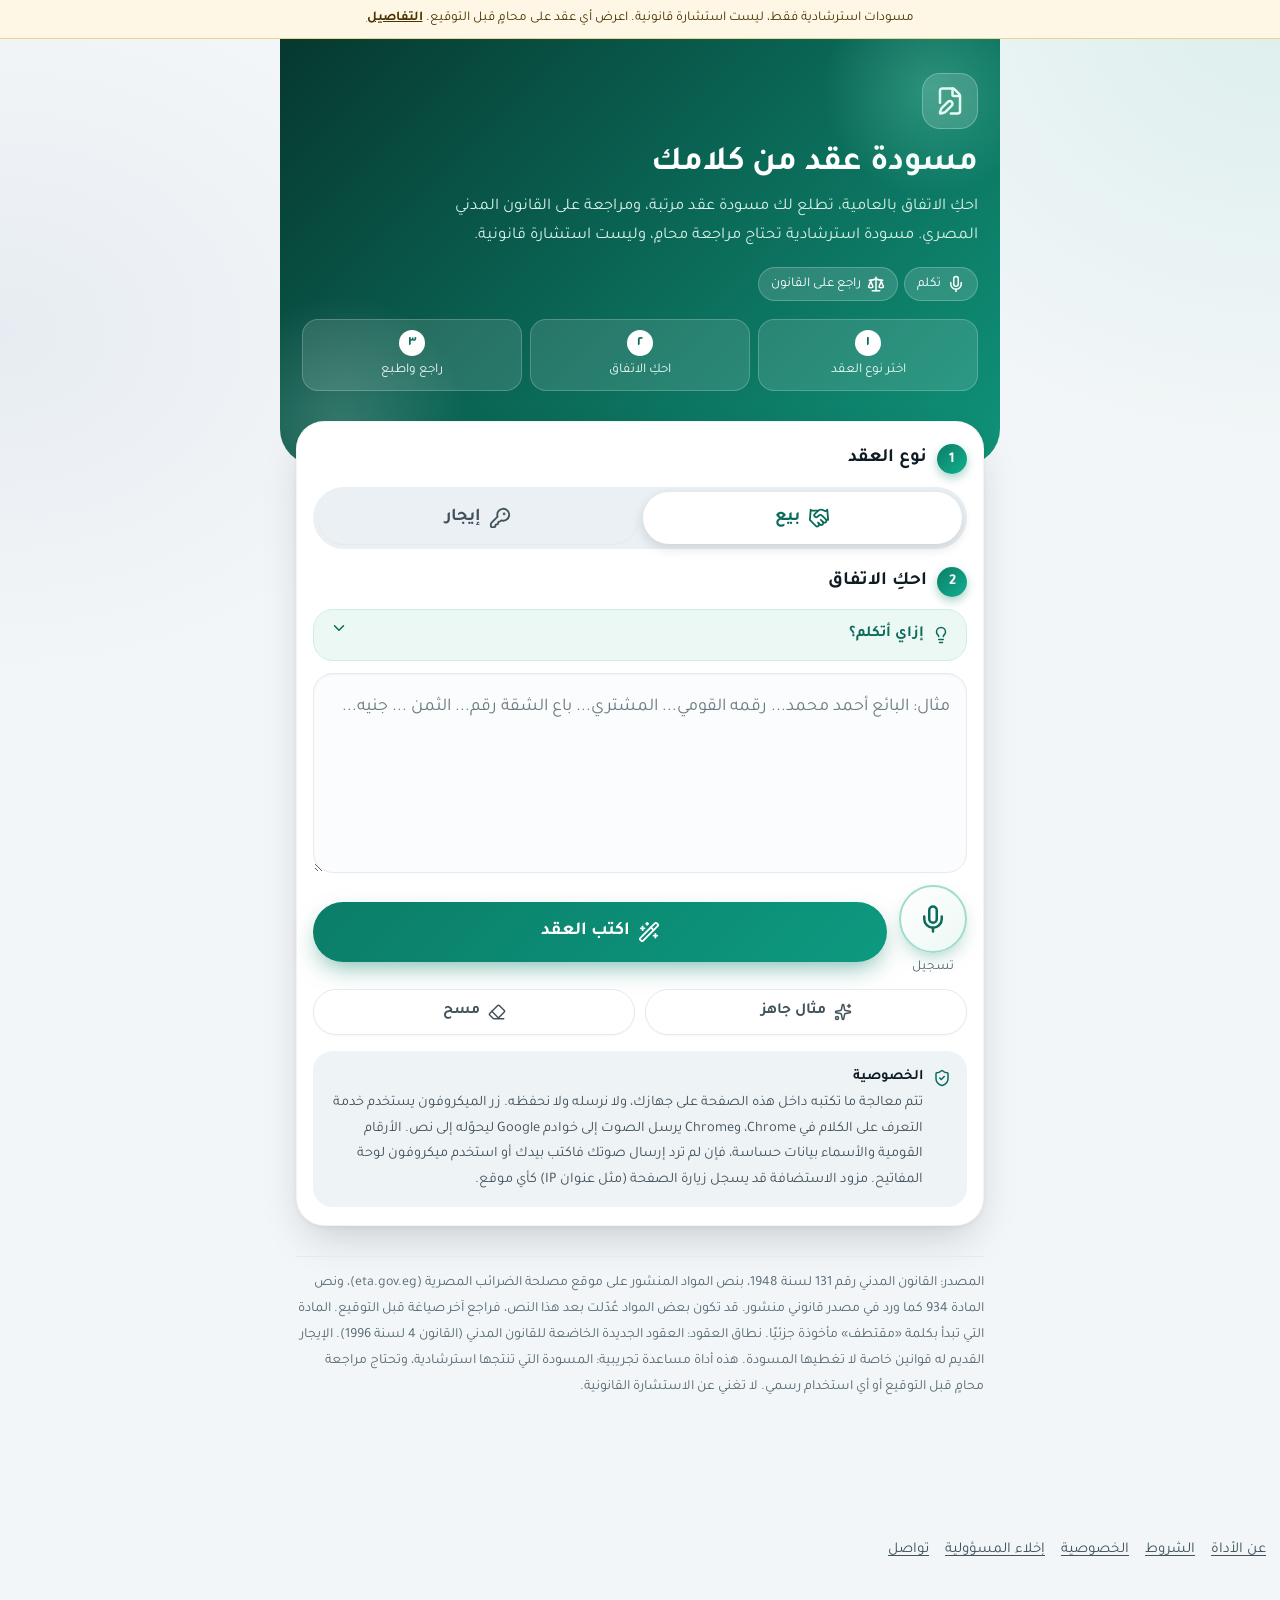
==== commit 9f56be57: "Defer rendering of refs and footer with content-visibility (built page)" ====
--- a/index.html
+++ b/index.html
@@ -11,6 +11,7 @@
 <meta name="description" content="مسودة عقد بيع أو إيجار من كلامك بالعامية المصرية، مع مراجعة على القانون المدني. مسودة استرشادية ليست استشارة قانونية.">
 <title>مسودة عقد من كلامك</title>
 <style>
+#refs,footer{content-visibility:auto;contain-intrinsic-size:auto 320px}
 *{box-sizing:border-box;-webkit-tap-highlight-color:transparent}
 :root{
  --ink:#14232a;--ink2:#3d4e55;--mute:#53656c;--line:#e4dfd4;--bg:#f4f1ea;--card:#fff;
@@ -262,11 +263,12 @@
 addNW(1, 'واحد واحده'); addNW(2, 'اتنين اثنين اثنان اتنان'); addNW(3, 'تلاته ثلاثه تلات ثلاث تلت'); addNW(4, 'اربعه اربع'); addNW(5, 'خمسه خمس');
 addNW(6, 'سته ست'); addNW(7, 'سبعه سبع'); addNW(8, 'تمانيه ثمانيه تمن ثمان'); addNW(9, 'تسعه تسع'); addNW(10, 'عشره عشر');
 addNW(11, 'احداشر حداشر'); addNW(12, 'اتناشر اثناشر'); addNW(13, 'تلتاشر ثلاثتاشر'); addNW(14, 'اربعتاشر'); addNW(15, 'خمستاشر'); addNW(16, 'ستاشر'); addNW(17, 'سبعتاشر'); addNW(18, 'تمنتاشر'); addNW(19, 'تسعتاشر');
+addNW(1, 'احد احدى'); addNW(2, 'اثنا اثني اثنتا اثنتي'); addNW(20, 'عشرون'); addNW(30, 'ثلاثون'); addNW(40, 'اربعون'); addNW(50, 'خمسون'); addNW(60, 'ستون'); addNW(70, 'سبعون'); addNW(80, 'ثمانون'); addNW(90, 'تسعون'); addNW(200, 'مائتان مئتان مائتا مئتا'); addNW(300, 'ثلاثمئه'); addNW(400, 'اربعمئه'); addNW(500, 'خمسمئه'); addNW(600, 'ستمئه'); addNW(700, 'سبعمئه'); addNW(800, 'ثمانمئه'); addNW(900, 'تسعمئه');
 addNW(20, 'عشرين'); addNW(30, 'تلاتين ثلاثين'); addNW(40, 'اربعين'); addNW(50, 'خمسين'); addNW(60, 'ستين'); addNW(70, 'سبعين'); addNW(80, 'تمانين ثمانين'); addNW(90, 'تسعين');
 addNW(300, 'تلتميت تلاتميت ثلاثميت'); addNW(400, 'ربعميت اربعميت'); addNW(500, 'خمسميت'); addNW(600, 'ستميت'); addNW(700, 'سبعميت'); addNW(800, 'تمنميت ثمانميت'); addNW(900, 'تسعميت');
 addNW(100, 'ميه مايه مائه مئه ميت مئة مائة مية'); addNW(200, 'ميتين مائتين مئتين'); addNW(300, 'تلتميه تلتمايه ثلاثمائه ثلاثميه تلاتميه'); addNW(400, 'ربعميه اربعمائه اربعميه ربعمايه'); addNW(500, 'خمسميه خمسمائه خمسمايه');
 addNW(600, 'ستميه ستمائه ستمايه'); addNW(700, 'سبعميه سبعمائه سبعمايه'); addNW(800, 'تمنميه ثمانمائه تمانميه تمنمايه'); addNW(900, 'تسعميه تسعمائه تسعمايه');
-const MULT                         = { الف: 1000, الاف: 1000, الفين: 2000, مليون: 1000000, ملايين: 1000000, مليونين: 2000000 };
+const MULT                         = { الف: 1000, الفا: 1000, الاف: 1000, الفين: 2000, الفان: 2000, مليون: 1000000, ملايين: 1000000, مليونين: 2000000, مليونان: 2000000 };
 const isNumTok = (t        ) => { const b = t.replace(/^و/, ''); return /^\d[\d,]*(?:\.\d+)?$/.test(b) || b in NW || b in MULT || b === 'نص' || b === 'نصف' || b === 'ربع'; };
 function numFrom(toks          )         {
     let total = 0, cur = 0, last = 0;
@@ -274,10 +276,10 @@
         const t = toks[ti];
         const b = t.replace(/^و/, '');
         const nb = (toks[ti + 1] || '').replace(/^و/, '');
-        if ((b === 'نص' || b === 'نصف' || b === 'ربع') && !last && (nb in MULT) && nb !== 'الفين' && nb !== 'مليونين') { cur += b === 'ربع' ? 0.25 : 0.5; continue; }
+        if ((b === 'نص' || b === 'نصف' || b === 'ربع') && !last && (nb in MULT) && nb !== 'الفين' && nb !== 'الفان' && nb !== 'مليونين' && nb !== 'مليونان') { cur += b === 'ربع' ? 0.25 : 0.5; continue; }
         if (/^\d/.test(b)) cur += parseFloat(b.replace(/,/g, ''));
         else if (b in NW) cur += NW[b];
-        else if (b === 'الفين' || b === 'مليونين') { total += MULT[b]; last = MULT[b] / 2; cur = 0; }
+        else if (b === 'الفين' || b === 'الفان' || b === 'مليونين' || b === 'مليونان') { total += MULT[b]; last = MULT[b] / 2; cur = 0; }
         else if (b in MULT) { total += (cur || 1) * MULT[b]; last = MULT[b]; cur = 0; }
         else if ((b === 'نص' || b === 'نصف') && last) { total += last / 2; last = 0; }
         else if (b === 'ربع' && last) { total += last / 4; last = 0; }
@@ -346,8 +348,8 @@
     if (hasW(/(?:^|\s)(?:حوالي|تقريبا|تقريب|حدود|يمكن|ممكن|او)(?:\s|$)/)) return '';
     const frac = hasW(/(?:^|\s)(?:نص|نصف|ربع)(?:\s|$)/);
     if (!frac && hasW(/(?:^|\s)(?:مليون|ملايين|مليونين)(?:\s|$)/) && v < 1000000) return '';
-    if (!frac && hasW(/(?:^|\s)(?:الف|الاف|الفين)(?:\s|$)/) && v < 1000) return '';
-    return v > 0 ? fmtMoney(v) : '';
+    if (!frac && hasW(/(?:^|\s)(?:الف|الفا|الاف|الفين|الفان)(?:\s|$)/) && v < 1000) return '';
+    return v > 0 && v <= 1e12 ? fmtMoney(v) : '';
 }
 
 function durOf(n        )                                    {
@@ -380,10 +382,12 @@
     const ms = d.months === 0 ? '' : d.months === 1 ? 'شهر واحد' : d.months === 2 ? 'شهرين' : d.months <= 10 ? MW[d.months] + ' أشهر' : d.months + ' شهرًا';
     return [ys, ms].filter(Boolean).join(' و');
 }
+const realDate = (d        , mo        , y        ) => { const t = new Date(Date.UTC(y, mo - 1, d)); return mo >= 1 && mo <= 12 && d >= 1 && t.getUTCFullYear() === y && t.getUTCMonth() === mo - 1 && t.getUTCDate() === d; };
+const hasBadDate = (raw        ) => { const n = D(norm(raw)); const re = /(?<!\d)(\d{1,2})\s*[\/\-.]\s*(\d{1,2})\s*[\/\-.]\s*(\d{4})(?!\d)/g; let m; while ((m = re.exec(n))) if (!realDate(Number(m[1]), Number(m[2]), Number(m[3]))) return true; return false; };
 function dateOf(raw        )         {
     const n = D(norm(raw));
     let m = /(?<!\d)(\d{1,2})\s*[\/\-.]\s*(\d{1,2})\s*[\/\-.]\s*(\d{4})(?!\d)/.exec(n);
-    if (m) return Number(m[1]) + '/' + Number(m[2]) + '/' + m[3];
+    if (m) return realDate(Number(m[1]), Number(m[2]), Number(m[3])) ? Number(m[1]) + '/' + Number(m[2]) + '/' + m[3] : '';
     m = /(?<!\d)(\d{1,2}|اول)?\s*(?:من\s+)?(يناير|فبراير|مارس|ابريل|مايو|يونيو|يوليو|اغسطس|سبتمبر|اكتوبر|نوفمبر|ديسمبر)\s*(\d{4})?/.exec(n);
     if (m && (m[1] || m[3])) return (m[1] ? (m[1] === 'اول' ? 1 : Number(m[1])) + ' ' : '') + m[2].replace('ابريل', 'أبريل').replace('اغسطس', 'أغسطس').replace('اكتوبر', 'أكتوبر') + (m[3] ? ' ' + m[3] : '');
     return '';
@@ -446,7 +450,7 @@
         p.inst = /(قسط|اقساط|تقسيط|مقدم|الباقي|مؤجل)/.test(norm(p.payment)) ? 'y' : '';
         p.fullcash = !p.inst && /(كامل|كاش|نقدا|خالص|بمجلس العقد|عند التوقيع)/.test(norm(p.payment + ' ' + text)) ? 'y' : '';
         const dels = ss.filter((x) => /^(?:التسليم|تسليم)|يستلم|استلام/.test(x.n) && !pays.includes(x)); const del = dels.sort((x, y) => y.o.length - x.o.length)[0];
-        p.delivery = del ? del.o : '';
+        p.delivery = del && !hasBadDate(del.o) ? del.o : '';
         const pr = find(/(عقد تملك|عقد سابق|مسجل|شهر عقاري|مستند|رخصه|حكم|ميراث|وراثه|اعلام وراثه|ملكيه.*(عقد|مسجل|حكم|ميراث|رخصه|مستند))/);
         p.proof = pr ? fixText(pr.o).replace(/^العقد\s+/, 'عقد ').replace(/^ملكية(?:\s+\S+)?\s+ب(?=\S)/, '') : '';
     } else {
@@ -758,4 +762,4 @@
 </script>
 <script>(function(){var s=document.createElement('style');s.textContent=document.getElementById('fontcss').textContent;document.head.appendChild(s);})();</script>
 </body>
-  </html>
+      </html>
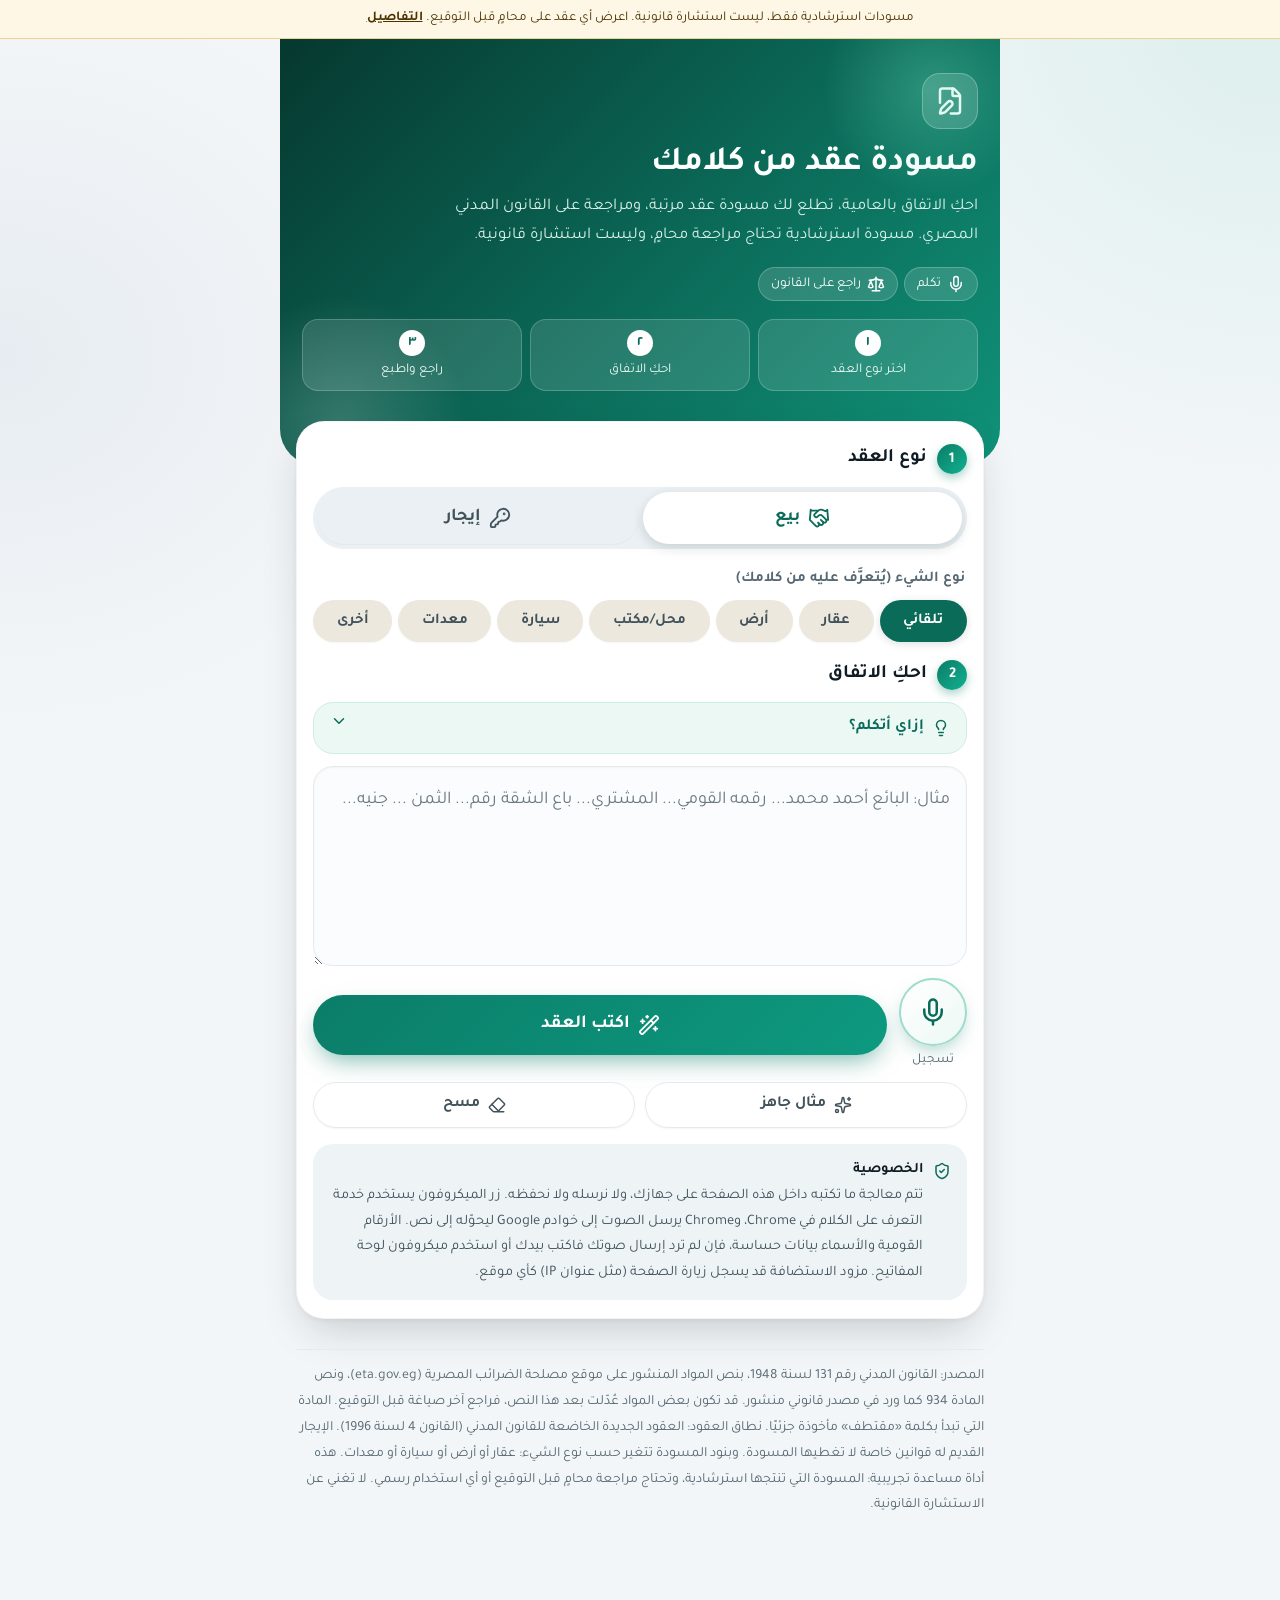
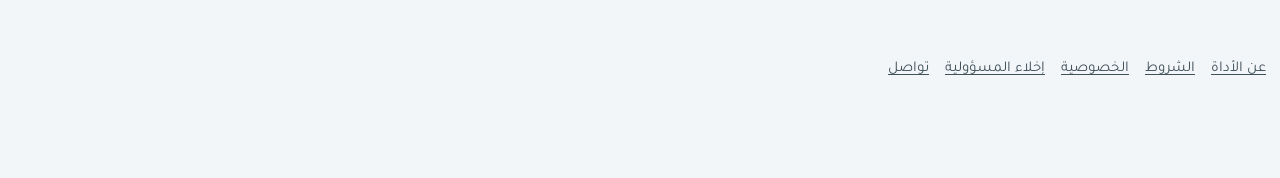
==== commit 7b81d8ac: "Publish asset-aware build: sale and lease for any asset, car rental and car sale, penalty clause on " ====
--- a/index.html
+++ b/index.html
@@ -8,7 +8,7 @@
 <meta http-equiv="Content-Security-Policy" content="default-src 'none'; script-src 'unsafe-inline'; style-src 'unsafe-inline'; font-src data:; img-src data:; connect-src 'none'; media-src 'none'; object-src 'none'; base-uri 'none'; form-action 'none'">
 <meta name="referrer" content="no-referrer">
 <link rel="icon" href="data:image/svg+xml,%3Csvg%20xmlns=%27http://www.w3.org/2000/svg%27%20viewBox=%270%200%2024%2024%27%3E%3Crect%20width=%2724%27%20height=%2724%27%20rx=%275%27%20fill=%27%230e5c4c%27/%3E%3Cpath%20d=%27M8%206h6l3%203v9H8z%27%20fill=%27none%27%20stroke=%27white%27%20stroke-width=%271.6%27/%3E%3C/svg%3E">
-<meta name="description" content="مسودة عقد بيع أو إيجار من كلامك بالعامية المصرية، مع مراجعة على القانون المدني. مسودة استرشادية ليست استشارة قانونية.">
+<meta name="description" content="مسودة عقد بيع أو إيجار لأي شيء (عقار أو أرض أو سيارة أو معدات) من كلامك بالعامية المصرية، مع مراجعة على القانون المدني. مسودة استرشادية ليست استشارة قانونية.">
 <title>مسودة عقد من كلامك</title>
 <style>
 #refs,footer{content-visibility:auto;contain-intrinsic-size:auto 320px}
@@ -41,6 +41,13 @@
 .seg{display:grid;grid-template-columns:1fr 1fr;background:#ece8de;border-radius:var(--r2);padding:5px;gap:5px;margin-bottom:16px}
 .seg button{min-height:54px;border:0;background:transparent;border-radius:14px;font-size:18px;font-weight:700;color:var(--mute);display:flex;align-items:center;justify-content:center;gap:8px}
 .seg button.on{background:#fff;color:var(--g700);box-shadow:0 2px 8px rgba(0,0,0,.13)}
+.alab{font-size:15px;font-weight:700;color:var(--mute);margin:0 2px 8px}
+.seg2{display:flex;flex-wrap:wrap;gap:6px;background:transparent;padding:0;margin-bottom:16px}
+.seg2 button{min-height:42px;border:0;border-radius:999px;background:#ece8de;color:var(--ink2);font-size:15px;font-weight:700;padding:0 14px;flex:1 1 auto;min-width:0;white-space:nowrap;display:flex;align-items:center;justify-content:center}
+.seg2 button.on{background:var(--g700);color:#fff;box-shadow:0 2px 8px rgba(0,0,0,.13)}
+#assetrow button{background:#ece8de;color:var(--ink2);border:0;min-height:42px;border-radius:999px;padding:0 14px;font-size:15px;font-weight:700;display:inline-flex;align-items:center;justify-content:center;flex:1 1 auto;min-width:0;white-space:nowrap}
+#assetrow button.on{background:var(--g700);color:#fff;border-color:var(--g700);box-shadow:0 2px 8px rgba(0,0,0,.13)}
+@media(max-width:430px){.seg2 button{font-size:14px;padding:0 10px}#assetrow button{font-size:14px;padding:0 10px}}
 button{font:inherit;min-height:52px;padding:0 18px;border-radius:var(--r2);border:1.5px solid #d6d0c4;background:#fff;color:var(--ink);cursor:pointer;font-weight:700;font-size:16.5px;display:inline-flex;align-items:center;justify-content:center;gap:8px}
 button:active{transform:scale(.98)}
 button:focus-visible,textarea:focus-visible,summary:focus-visible{outline:3px solid #7fb8a8;outline-offset:2px}
@@ -183,6 +190,8 @@
 <section class="panel">
 <h2><span class="n">1</span>نوع العقد</h2>
 <div class="seg" role="group" aria-label="نوع العقد"><button id="k-sale" class="on" type="button"><svg class="i" aria-hidden="true"><use href="#i-handshake"/></svg>بيع</button><button id="k-lease" type="button"><svg class="i" aria-hidden="true"><use href="#i-key-round"/></svg>إيجار</button></div>
+<div class="alab">نوع الشيء (يُتعرَّف عليه من كلامك)</div>
+<div class="seg2" id="assetrow" role="group" aria-label="نوع الشيء"><button type="button" data-asset="" class="on">تلقائي</button><button type="button" data-asset="home">عقار</button><button type="button" data-asset="land">أرض</button><button type="button" data-asset="shop">محل/مكتب</button><button type="button" data-asset="vehicle">سيارة</button><button type="button" data-asset="equipment">معدات</button><button type="button" data-asset="other">أخرى</button></div>
 <h2><span class="n">2</span>احكِ الاتفاق</h2>
 <details class="tips"><summary><svg class="i sm" aria-hidden="true"><use href="#i-lightbulb"/></svg>إزاي أتكلم؟<span class="chev"><svg class="i sm" aria-hidden="true"><use href="#i-chevron-down"/></svg></span></summary><ul><li>اذكر البائع والمشتري (أو المؤجر والمستأجر) بالاسم، ثم الرقم القومي لكل واحد.</li><li>جملة قصيرة لكل معلومة: الوصف، الثمن أو الأجرة، السداد، المدة، التسليم.</li><li>الأرقام بالأرقام أو بالكلام، مع كلمة «جنيه».</li><li>التاريخ مثل: من 1/1/2027، أو: من أول يناير 2027.</li></ul></details>
 <div class="field"><textarea id="txt" dir="rtl" lang="ar" placeholder="مثال: البائع أحمد محمد... رقمه القومي... المشتري... باع الشقة رقم... الثمن ... جنيه..." aria-label="نص الاتفاق"></textarea></div>
@@ -196,16 +205,16 @@
 <div class="sum" id="sum" role="status"></div>
 <div id="checks"></div></section>
 <section class="sect"><h2><span class="n">4</span>المسودة</h2>
-<div class="disc" role="note"><svg class="i sm" aria-hidden="true"><use href="#i-alert"/></svg><div><b>تنبيه مهم</b>هذه مسودة آلية للاسترشاد فقط. ليست استشارة قانونية ولا عقدًا نهائيًا، وقد تخطئ في فهم الكلام أو في اختيار البنود. قبل التوقيع اعرضها على محامٍ، وراجع الأسماء والأرقام والمبالغ من المستندات الأصلية. ولا تنتقل ملكية العقار إلا بالتسجيل في الشهر العقاري.</div></div>
+<div class="disc" role="note"><svg class="i sm" aria-hidden="true"><use href="#i-alert"/></svg><div><b>تنبيه مهم</b>هذه مسودة آلية للاسترشاد فقط. ليست استشارة قانونية ولا عقدًا نهائيًا، وقد تخطئ في فهم الكلام أو في اختيار البنود. قبل التوقيع اعرضها على محامٍ، وراجع الأسماء والأرقام والمبالغ من المستندات الأصلية. <span id="disc-prop">ولا تنتقل ملكية العقار إلا بالتسجيل في الشهر العقاري.</span></div></div>
 <p class="hint"><svg class="i sm" aria-hidden="true"><use href="#i-info"/></svg><span>الخانات الصفراء بين أقواس مربعة ناقصة. أكمل كلامك واضغط «اكتب العقد» مرة ثانية، أو انسخ النص وعدّله.</span></p>
 <div class="printdisc">مسودة استرشادية آلية وليست استشارة قانونية. تُراجَع من محامٍ قبل التوقيع.</div><div class="doc" id="doc"></div></section>
 <section class="sect"><h2><svg class="i" aria-hidden="true"><use href="#i-scale"/></svg>المواد المرجعية</h2>
 <div id="refs"></div></section>
 </div>
-<footer>المصدر: القانون المدني رقم 131 لسنة 1948، بنص المواد المنشور على موقع مصلحة الضرائب المصرية (eta.gov.eg)، ونص المادة 934 كما ورد في مصدر قانوني منشور. قد تكون بعض المواد عُدّلت بعد هذا النص، فراجع آخر صياغة قبل التوقيع. المادة التي تبدأ بكلمة «مقتطف» مأخوذة جزئيًا. نطاق العقود: العقود الجديدة الخاضعة للقانون المدني (القانون 4 لسنة 1996). الإيجار القديم له قوانين خاصة لا تغطيها المسودة. هذه أداة مساعدة تجريبية: المسودة التي تنتجها استرشادية، وتحتاج مراجعة محامٍ قبل التوقيع أو أي استخدام رسمي. لا تغني عن الاستشارة القانونية.</footer>
+<footer>المصدر: القانون المدني رقم 131 لسنة 1948، بنص المواد المنشور على موقع مصلحة الضرائب المصرية (eta.gov.eg)، ونص المادة 934 كما ورد في مصدر قانوني منشور. قد تكون بعض المواد عُدّلت بعد هذا النص، فراجع آخر صياغة قبل التوقيع. المادة التي تبدأ بكلمة «مقتطف» مأخوذة جزئيًا. نطاق العقود: العقود الجديدة الخاضعة للقانون المدني (القانون 4 لسنة 1996). الإيجار القديم له قوانين خاصة لا تغطيها المسودة. وبنود المسودة تتغير حسب نوع الشيء: عقار أو أرض أو سيارة أو معدات. هذه أداة مساعدة تجريبية: المسودة التي تنتجها استرشادية، وتحتاج مراجعة محامٍ قبل التوقيع أو أي استخدام رسمي. لا تغني عن الاستشارة القانونية.</footer>
 
 </div>
-<section id="pg-about" class="pg" hidden><h1>عن الأداة</h1><p>«مسودة عقد من كلامك» أداة مجانية تجريبية. تحكي الاتفاق بالعامية المصرية، فتطلع لك مسودة عقد بيع أو إيجار مرتبة، وتراجعها على نصوص القانون المدني المصري.</p><h2>من نحن</h2><p>الأداة من تطوير وتشغيل سامح طه، بشكل فردي. يعمل سامح في صياغة العقود وكتابتها، ويعمل في مكتب محاماة، وأُعدّت الأداة بعد الرجوع إلى مكتب المحاماة الذي يعمل فيه.</p><h2>ما هي وما ليست</h2><ul><li>أداة مساعدة تكتب مسودة وتنبّه للبنود الناقصة.</li><li>ليست مكتب محاماة ولا جهة حكومية، ولا تقدم استشارة قانونية، ولا تعوّض عن المحامي.</li><li>لا تسجّل العقد في الشهر العقاري ولا توثّقه.</li><li>المسودة للاسترشاد فقط، وراجعها مع محامٍ قبل التوقيع.</li></ul><h2>الدعم</h2><p>لأي مشكلة في استخدام الأداة (خطأ في الموقع أو سؤال عن طريقة الاستخدام): <a href="mailto:samehtaha747@gmail.com">samehtaha747@gmail.com</a>. الدعم تقني فقط ولا نرد على أي استفسار قانوني.</p><a class="back" href="#/">العودة للأداة</a></section>
+<section id="pg-about" class="pg" hidden><h1>عن الأداة</h1><p>«مسودة عقد من كلامك» أداة مجانية تجريبية. تحكي الاتفاق بالعامية المصرية، فتطلع لك مسودة عقد بيع أو إيجار لأي شيء: عقار أو أرض أو سيارة أو معدات، مرتبة، وتراجعها على نصوص القانون المدني المصري.</p><h2>من نحن</h2><p>الأداة من تطوير وتشغيل سامح طه، بشكل فردي. يعمل سامح في صياغة العقود وكتابتها، ويعمل في مكتب محاماة، وأُعدّت الأداة بعد الرجوع إلى مكتب المحاماة الذي يعمل فيه.</p><h2>ما هي وما ليست</h2><ul><li>أداة مساعدة تكتب مسودة وتنبّه للبنود الناقصة.</li><li>ليست مكتب محاماة ولا جهة حكومية، ولا تقدم استشارة قانونية، ولا تعوّض عن المحامي.</li><li>لا تسجّل العقد في الشهر العقاري ولا توثّقه.</li><li>المسودة للاسترشاد فقط، وراجعها مع محامٍ قبل التوقيع.</li></ul><h2>الدعم</h2><p>لأي مشكلة في استخدام الأداة (خطأ في الموقع أو سؤال عن طريقة الاستخدام): <a href="mailto:samehtaha747@gmail.com">samehtaha747@gmail.com</a>. الدعم تقني فقط ولا نرد على أي استفسار قانوني.</p><a class="back" href="#/">العودة للأداة</a></section>
 <section id="pg-terms" class="pg" hidden><h1>شروط الاستخدام</h1><p>باستخدامك الأداة توافق على التالي. آخر تحديث: ٢٦ نوفمبر ٢٠٢٦.</p><ul><li>الأداة تنتج مسودات استرشادية آلية. قد تخطئ في فهم الكلام أو في اختيار البنود أو في الأسماء والأرقام والمبالغ.</li><li>أنت المسؤول عن مراجعة كل بيان في المسودة من مستنداتك الأصلية قبل أي استخدام.</li><li>لا تعتمد على المسودة وحدها في توقيع أو دفع أو تسجيل. اعرضها على محامٍ مرخّص.</li><li>تُقدَّم الأداة «كما هي» دون أي ضمان بالدقة أو الاكتمال أو الملاءمة لحالتك. وبالقدر الذي يسمح به القانون، لا يتحمل مشغّل الأداة مسؤولية عن أي خسارة ناتجة عن استخدامها. تحقق من مدى سريان هذا البند مع محامٍ.</li><li>نصوص المواد المعروضة مأخوذة من القانون المدني رقم 131 لسنة 1948 كما نشرته مصلحة الضرائب المصرية، وقد تكون عُدّلت لاحقًا.</li><li>لا تدخل بيانات حقيقية حساسة لا حاجة لها. استخدم أسماء وأرقامًا تجريبية عند التجربة.</li></ul><p>هذه الصياغة نفسها تحتاج مراجعة محامٍ قبل الإطلاق الرسمي.</p><a class="back" href="#/">العودة للأداة</a></section>
 <section id="pg-privacy" class="pg" hidden><h1>الخصوصية</h1><p>آخر تحديث: ٢٦ نوفمبر ٢٠٢٦.</p><h2>ما تكتبه</h2><p>النص الذي تكتبه أو تتكلم به يُعالَج داخل متصفحك على جهازك لتكوين المسودة. لا يرسله موقعنا إلى أي خادم ولا يحفظه، ويختفي عند إغلاق الصفحة أو تحديثها.</p><h2>الميكروفون</h2><p>زر الميكروفون يطلب إذنك أولًا، ويستخدم خدمة التعرف على الكلام في متصفح Chrome. Chrome يرسل الصوت إلى خوادم Google ليحوّله إلى نص، وهذا يخضع لسياسة خصوصية Google وليس لنا سيطرة عليه. لا نحصل على تسجيل الصوت. إن أردت تجنّب ذلك فاكتب بيدك ولا تضغط زر الميكروفون.</p><h2>ما قد تسجله الاستضافة</h2><p>الموقع مُستضاف لدى مزوّد استضافة خارجي، وقد تسجّل خوادمه بيانات تقنية مثل عنوان IP ونوع المتصفح عند فتح الصفحة. لا نضع في الصفحة أي أدوات تتبع أو إعلانات أو كوكيز.</p><h2>مراسلة الدعم</h2><p>إن راسلت بريد الدعم فالرسالة تصل إلى سامح طه وتخضع لسياسة خصوصية مزوّد البريد. نستخدمها للرد عليك فقط. لا ترسل بيانات عقد حقيقية أو أرقامًا قومية.</p><h2>ملاحظة</h2><p>إن أضفنا مستقبلًا حسابات أو حفظًا للعقود، سنحدّث هذه الصفحة قبل ذلك. هذه الصياغة تحتاج مراجعة محامٍ، خصوصًا لو استخدم الموقع أشخاص خارج مصر.</p><a class="back" href="#/">العودة للأداة</a></section>
 <section id="pg-disclaimer" class="pg" hidden><h1>إخلاء مسؤولية قانوني</h1><p>المسودات التي تنتجها هذه الأداة استرشادية فقط، وليست استشارة قانونية ولا عقدًا نهائيًا.</p><ul><li>قد تحتوي المسودة على أخطاء أو نقص أو بنود لا تناسب حالتك.</li><li>لا تنتقل ملكية العقار إلا بالتسجيل في الشهر العقاري، ومجرد توقيع عقد عرفي لا يكفي لذلك.</li><li>الإيجار القديم (القوانين 49 لسنة 1977 و136 لسنة 1981 و164 لسنة 2025) والأراضي الزراعية لهما قواعد خاصة لا تغطيها الأداة.</li><li>لا تشمل المسودة الضرائب والرسوم، وهي تختلف بحسب الحالة.</li><li><b>اعرض أي مسودة على محامٍ مرخّص قبل التوقيع.</b></li></ul><a class="back" href="#/">العودة للأداة</a></section>
@@ -220,7 +229,13 @@
 const SAMPLES                       = {
     sale: 'البائع أحمد محمد علي، رقمه القومي 28001011234567، يسكن القاهرة. المشتري محمود سمير حسن، رقمه القومي 29005051234567. باع الشقة رقم 5 بالدور الثالث بالعقار رقم 12 شارع التحرير مدينة نصر القاهرة مساحتها 120 متر. الثمن 1500000 جنيه. المشتري دفع مقدم 500000 جنيه والباقي على 10 أقساط شهرية. التسليم بتاريخ 1/1/2027.',
     lease: 'المؤجر خالد إبراهيم السيد، رقمه القومي 27503031234567. المستأجر ياسر عادل فوزي، رقمه القومي 29207071234567. أجّر شقة سكنية رقم 8 بالدور الثاني بالعقار 3 شارع الجمهورية الجيزة. مدة العقد سنتين تبدأ من 1/1/2027. الأجرة 6000 جنيه شهريا تدفع أول كل شهر. التأمين 12000 جنيه. زيادة سنوية 10 بالمائة. المستأجر يتحمل فواتير الكهرباء والمياه.',
-};
+    'lease:vehicle': 'المؤجر محمد أحمد علي، رقمه القومي 27503031234567، يسكن 5 شارع النيل الدقي الجيزة. المستأجر هاني سمير فؤاد، رقمه القومي 29207071234567، يسكن 10 شارع الهرم فيصل. أجّر سيارة تويوتا كورولا موديل 2023 لوحات أ ب ج 123. مدة الإيجار 3 أيام تبدأ من 1/3/2027 الساعة 10 صباحا. الأجرة 1500 جنيه في اليوم تدفع عند الاستلام. وديعة تأمين 5000 جنيه. التأمين شامل. المستأجر يتحمل البنزين ومخالفات المرور. قراءة العداد 45000 كيلومتر. معاه رخصة قيادة رقم 123456. التأخير في الرد 500 جنيه عن كل يوم. الشرط الجزائي 3000 جنيه.',
+    'sale:vehicle': 'البائع محمد أحمد علي، رقمه القومي 27503031234567، يسكن 5 شارع النيل الدقي الجيزة. المشتري هاني سمير فؤاد، رقمه القومي 29207071234567. باع سيارة تويوتا كورولا موديل 2023 لوحات أ ب ج 123. الثمن 450000 جنيه. المشتري دفع 100000 جنيه مقدم والباقي عند التسليم. التسليم بتاريخ 1/4/2027. معاه رخصة السيارة. قراءة العداد 45000 كيلومتر. الشرط الجزائي 10000 جنيه.',
+
+    'lease:equipment': 'المؤجر محمد أحمد علي، رقمه القومي 27503031234567، يسكن 5 شارع النيل الدقي الجيزة. المستأجر هاني سمير فؤاد، رقمه القومي 29207071234567، يسكن 10 شارع الهرم فيصل. أجّر ماكينة تصوير ريكو رقم 5566. مدة الإيجار سنة تبدأ من 1/5/2027. الأجرة 2000 جنيه شهريا تدفع أول كل شهر. وديعة تأمين 4000 جنيه. الشرط الجزائي 5000 جنيه.',
+    'sale:equipment': 'البائع محمد أحمد علي، رقمه القومي 27503031234567، يسكن 5 شارع النيل الدقي الجيزة. المشتري هاني سمير فؤاد، رقمه القومي 29207071234567، يسكن 10 شارع الهرم فيصل. باع ماكينة تصوير ريكو رقم 5566. الثمن 25000 جنيه. المشتري دفع 5000 جنيه مقدم والباقي عند التسليم. التسليم بتاريخ 1/5/2027. الشرط الجزائي 3000 جنيه.',
+    'lease:other': 'المؤجر محمد أحمد علي، رقمه القومي 27503031234567، يسكن 5 شارع النيل الدقي الجيزة. المستأجر هاني سمير فؤاد، رقمه القومي 29207071234567، يسكن 10 شارع الهرم فيصل. أجّر موبايل ايفون 15 برو. مدة الإيجار 6 أشهر تبدأ من 1/2/2027. الأجرة 500 جنيه شهريا تدفع أول كل شهر. وديعة تأمين 2000 جنيه. الشرط الجزائي 1500 جنيه.',
+    'sale:other': 'البائع محمد أحمد علي، رقمه القومي 27503031234567، يسكن 5 شارع النيل الدقي الجيزة. المشتري هاني سمير فؤاد، رقمه القومي 29207071234567، يسكن 10 شارع الهرم فيصل. باع موبايل ايفون 15 برو. الثمن 40000 جنيه. التسليم عند التوقيع. الشرط الجزائي 2000 جنيه.',};
 
 const norm = (s        ) => s
     .replace(/[٠-٩]/g, (d) => String('٠١٢٣٤٥٦٧٨٩'.indexOf(d)))
@@ -229,7 +244,7 @@
     .replace(/(المستاجر|المؤجر|البايع|البائع|المشتري|المالك)ه(?=\s|$)/g, '$1 ');
 
 const MARKS = 'ال?بايع|البائع|المشتري|المؤجر|المستاجر|المالك|الطرف|باع|ب?يبيع|اجر|ب?يؤجر|ل?لمشتري|للمستاجر|ثمنه|ثمنها|سعرها|سعره|المبيع|بمبلغ|بثمن|بسعر|سعر|ثمن|الثمن|(?:ال)?مده|لمده|(?:ال)?اجره|اجرتها|بااجره|بايجار|بالايجار|الايجار|ايجارها|ايجار|(?:ال)?تامين|(?:ال)?زياده|(?:ال)?تسليم|العقد(?=\\s+مسجل)|عقد(?=\\s+(?:تملك|التملك|سابق|البيع|بيع))';
-const PROPW = '(?:ال)?(?:شقه|عقار|ارض|سياره|عربيه|موتوسيكل|محل|وحده|فيلا|مخزن|قطعه|منزل|بيت|دكان|مكتب|عياده|مصنع|مزرعه)';
+const PROPW = '(?:ال)?(?:شقه|عقار|ارض|سياره|عربيه|موتوسيكل|دراجه|شاحنه|اتوبيس|تريلا|محل|وحده|فيلا|مخزن|قطعه|منزل|بيت|دكان|مكتب|عياده|مصنع|مزرعه|ماكينه|معدات|معدة|جهاز|اثاث|تجهيزات|موتور|كمبروسر|موبايل|هاتف|تليفون|لابتوب|كمبيوتر|تابلت)';
 const SALE_VERBS = '|(?<=جنيه\\s)(?:كاش|نقدا|نقدي)|ب?يدفع|ت?ب?تدفع|ب?يسدد|ب?تسدد|الدفع|السداد|دفع|ملكيه|ملكية|(?:ال)?شرط\\s+(?:ال)?جزائي|(?:ال)?تعويض\\s+(?:ال)?اتفاقي|(?:ال)?مقدم(?=\\s+\\d)|ال?باقي(?=\\s+(?:على|يتقسط|اقساط))';
 
                                     
@@ -319,6 +334,7 @@
     return parts.join(' و');
 }
 const fmtMoney = (v        ) => v.toLocaleString('en-US') + ' جنيه مصري';
+const fmtN = (t        ) => (t || '').replace(/(?<![\d,.\/])(\d{4,})(?![\d\/])/g, (m0) => m0.replace(/\B(?=(\d{3})+(?!\d))/g, ','));
 const withWords = (m        )         => {
     const x = /^([\d,]+) جنيه مصري/.exec(m || '');
     if (!x) return m;
@@ -374,7 +390,8 @@
             m += run.length ? numFrom(run) : 1;
         }
     }
-    return { years: y + Math.floor(m / 12), months: m % 12 };
+    const tm = Math.round(y * 12 + m);
+    return { years: Math.floor(tm / 12), months: tm % 12 };
 }
 function durText(d                                   )         {
     const YW = ['', '', '', 'ثلاث', 'أربع', 'خمس', 'ست', 'سبع', 'ثماني', 'تسع', 'عشر'], MW = ['', '', '', 'ثلاثة', 'أربعة', 'خمسة', 'ستة', 'سبعة', 'ثمانية', 'تسعة', 'عشرة'];
@@ -386,6 +403,8 @@
 const hasBadDate = (raw        ) => { const n = D(norm(raw)); const re = /(?<!\d)(\d{1,2})\s*[\/\-.]\s*(\d{1,2})\s*[\/\-.]\s*(\d{4})(?!\d)/g; let m; while ((m = re.exec(n))) if (!realDate(Number(m[1]), Number(m[2]), Number(m[3]))) return true; return false; };
 function dateOf(raw        )         {
     const n = D(norm(raw));
+    const iso = /(?<!\d)(\d{4})\s*[\/\-.]\s*(\d{1,2})\s*[\/\-.]\s*(\d{1,2})(?!\d)/.exec(n);
+    if (iso) return realDate(Number(iso[3]), Number(iso[2]), Number(iso[1])) ? Number(iso[3]) + '/' + Number(iso[2]) + '/' + iso[1] : '';
     let m = /(?<!\d)(\d{1,2})\s*[\/\-.]\s*(\d{1,2})\s*[\/\-.]\s*(\d{4})(?!\d)/.exec(n);
     if (m) return realDate(Number(m[1]), Number(m[2]), Number(m[3])) ? Number(m[1]) + '/' + Number(m[2]) + '/' + m[3] : '';
     m = /(?<!\d)(\d{1,2}|اول)?\s*(?:من\s+)?(يناير|فبراير|مارس|ابريل|مايو|يونيو|يوليو|اغسطس|سبتمبر|اكتوبر|نوفمبر|ديسمبر)\s*(\d{4})?/.exec(n);
@@ -399,12 +418,69 @@
 const PROP = /(شقه|عقار|ارض|سياره|محل|وحده|مبيع|فيلا|مخزن|قطعه|منزل|بيت|دكان|مكتب|عياده|مصنع|مزرعه|عين مؤجره|العين)/;
 const PARTY_START = /^(و?ال?بايع|و?البائع|و?المشتري|و?المؤجر|و?المستاجر|و?المالك|و?الطرف)/;
 
-function parse(kind      , rawText        ) {
+function addDur(start        , d        )         {
+    const m = /^(\d{1,2})\/(\d{1,2})\/(\d{4})$/.exec(start || '');
+    if (!m) return '';
+    const dt = new Date(Date.UTC(Number(m[3]), Number(m[2]) - 1, Number(m[1])));
+    dt.setUTCFullYear(dt.getUTCFullYear() + (d.years || 0));
+    dt.setUTCMonth(dt.getUTCMonth() + (d.months || 0));
+    dt.setUTCDate(dt.getUTCDate() + (d.days || 0) + Math.floor((d.hours || 0) / 24));
+    return dt.getUTCDate() + '/' + (dt.getUTCMonth() + 1) + '/' + dt.getUTCFullYear();
+}
+function durParts(n        )                                                               {
+    let t = joinW(toks(D(n)));
+    const cut = t.findIndex((w, i) => i > 0 && /^و?(?:تبدا|من|بتاريخ|بقيمه|بايجار|جنيه|تدفع|بتدفع|يدفع|مقدما|التامين|تامين|وديعه|الشرط|شرط|عند)$/.test(w));
+    if (cut > 0) t = t.slice(0, cut);
+    const before = (i        ) => { let j = i - 1; const run           = []; while (j >= 0 && isNumTok(t[j])) { run.unshift(t[j]); j--; } return run.length ? numFrom(run) : 1; };
+    let y = 0, m = 0, days = 0, hours = 0;
+    for (let i = 0; i < t.length; i++) {
+        const w = t[i].replace(/^و/, '');
+        if (w === 'سنتين' || w === 'عامين') { y += 2; if (t[i + 1] && /^و?(?:نص|نصف)$/.test(t[i + 1])) m += 6; continue; }
+        if (w === 'شهرين') { m += 2; continue; }
+        if (w === 'يومين') { days += 2; continue; }
+        if (w === 'ساعتين') { hours += 2; continue; }
+        if (w === 'اسبوعين') { days += 14; continue; }
+        if (/^(?:سنه|سنوات|سنين|عام|اعوام)$/.test(w)) { y += before(i); if (t[i + 1] && /^و?(?:نص|نصف)$/.test(t[i + 1])) m += 6; continue; }
+        if (/^(?:شهر|شهور|اشهر)$/.test(w)) { m += before(i); continue; }
+        if (/^(?:يوم|ايام)$/.test(w)) { days += before(i); continue; }
+        if (/^(?:ساعه|ساعات)$/.test(w)) { hours += before(i); continue; }
+        if (/^(?:اسبوع|اسابيع)$/.test(w)) { days += before(i) * 7; }
+    }
+    const tm = Math.round(y * 12 + m);
+    return { years: Math.floor(tm / 12), months: tm % 12, days, hours };
+}
+function durFromText(t        )         {
+    const n = norm(t);
+    const m = /((?:\d+|واحد|اثنين|اتنين|ثلاث|تلات|اربع|خمس|ست|سبع|ثمان|تسع|عشر|نصف|نص)\s*(?:يوم|ايام|شهر|شهور|اشهر|سنه|سنوات|سنين|عام|اعوام|اسبوع|اسابيع|ساعه|ساعات)|سنتين|عامين|شهرين|يومين|اسبوعين|ساعتين)/.exec(n);
+    return m ? durTextAll(durParts(m[1])) : '';
+}
+function durTextAll(d                                                                  )         {
+    const DW = ['', '', '', 'ثلاثة', 'أربعة', 'خمسة', 'ستة', 'سبعة', 'ثمانية', 'تسعة', 'عشرة'];
+    const HW = ['', '', '', 'ثلاث', 'أربع', 'خمس', 'ست', 'سبع', 'ثماني', 'تسع', 'عشر'];
+    const ym = durText({ years: d.years, months: d.months });
+    const ds = !d.days ? '' : d.days === 1 ? 'يوم واحد' : d.days === 2 ? 'يومين' : d.days <= 10 ? DW[d.days] + ' أيام' : d.days + ' يومًا';
+    const hs = !d.hours ? '' : d.hours === 1 ? 'ساعة واحدة' : d.hours === 2 ? 'ساعتين' : d.hours <= 10 ? HW[d.hours] + ' ساعات' : d.hours + ' ساعة';
+    return [ym, ds, hs].filter(Boolean).join(' و');
+}
+function detectAsset(text        )         {
+    const t = norm(text);
+    if (/(سياره|عربيه|موتوسيكل|دراجه|شاحنه|اتوبيس|تريلا|سيارات)/.test(t)) return 'vehicle';
+    if (/(ارض|فدان|قيراط|مزرعه|حوض)/.test(t)) return 'land';
+    if (/(محل|دكان|مكتب|مخزن|مستودع|مصنع|عياده|معرض|ورشه)/.test(t)) return 'shop';
+    if (/(شقه|فيلا|منزل|بيت|عقار|وحده|بدروم|دوبلكس)/.test(t)) return 'home';
+    if (/(معدات|ماكينه|معدة|جهاز|اثاث|تجهيزات|خط انتاج|موتور|كمبروسر)/.test(t)) return 'equipment';
+    return 'other';
+}
+
+function parse(kind      , rawText        , cls        ) {
     const text = rawText.replace(/[\u064B-\u0652\u0640]/g, '').replace(/(\d{1,2})\.(\d{1,2})\.(\d{4})/g, '$1/$2/$3').replace(/(?<![\u0621-\u064A])([وبل]?(?:ال)?)(مشتريين|مشترين|مشتريان|مشترون)(?![\u0621-\u064A])/g, '$1مشتري');
     const ss = segments(text, kind);
     const find = (re        , skip                      = []) => ss.find((s) => re.test(s.n) && !skip.includes(s));
     const p         = {};
     const sale = kind === 'sale';
+    const veh = cls === 'vehicle';
+    const realty = cls === 'home' || cls === 'shop' || cls === 'land';
+    const movable = !realty;
     p.p1 = sale ? party(text, 'ال?بايع|البائع', 'الطرف الاول') : party(text, 'المؤجر', 'الطرف الاول|المالك');
     p.p2 = sale ? party(text, 'ل?المشتري|للمشتري', 'الطرف الثاني|الطرف التاني') : party(text, 'للمستاجر|ل?المستاجر', 'الطرف الثاني|الطرف التاني');
     const idSeg = (re        ) => { const seg = ss.find((s) => re.test(s.n) && /\d{14}/.test(s.n)); const m = seg ? /\d{14}/.exec(seg.n) : null; return m ? m[0] : ''; };
@@ -431,11 +507,32 @@
             if (b1 > b2 && !p.id1) p.id1 = idm[0]; else if (b2 > b1 && !p.id2) p.id2 = idm[0];
         }
     }
-    const propSeg = ss.find((s) => !PARTY_START.test(s.n) && /^(?:(?:المبيع|العين|عين|باع|اجر|يبيع|يؤجر)\s+)?(?:ل(?:ه|ها|هم|ك)\s+)?(?:(?:هو|هي)\s+)?(?:ال)?(?:شقه|عقار|ارض|سياره|عربيه|موتوسيكل|محل|وحده|فيلا|مخزن|قطعه|منزل|بيت|دكان|مكتب|عياده|مصنع|مزرعه)(?=\s|$)/.test(s.n));
+    const propSeg = ss.find((s) => !PARTY_START.test(s.n) && /^(?:(?:المبيع|العين|عين|باع|اجر|يبيع|يؤجر)\s+)?(?:ل(?:ه|ها|هم|ك)\s+)?(?:(?:هو|هي)\s+)?(?:ال)?(?:شقه|عقار|ارض|سياره|عربيه|موتوسيكل|دراجه|شاحنه|اتوبيس|تريلا|محل|وحده|فيلا|مخزن|قطعه|منزل|بيت|دكان|مكتب|عياده|مصنع|مزرعه|ماكينه|معدات|معدة|جهاز|اثاث|تجهيزات|موتور|كمبروسر|موبايل|هاتف|تليفون|لابتوب|كمبيوتر|تابلت)(?=\s|$)/.test(s.n));
     p.property = propSeg ? propSeg.o.replace(/^(?:باع|يبيع|بيع|أجّر|أجر|اجر|يؤجر|المبيع|العين المؤجرة|العين)\s*(?:هو|هي)?\s*/, '').trim() : '';
-    const penSeg = sale ? find(/(شرط\s+(?:ال)?جزائي|تعويض\s+(?:ال)?اتفاقي)/) : undefined;
+    const penSeg = find(/(شرط\s+(?:ال)?جزائي|تعويض\s+(?:ال)?اتفاقي)/);
     const priceSeg = find(/^(?:الثمن|ثمن|ثمنه|ثمنها|سعرها|سعره|بمبلغ|بثمن|بسعر|سعر|مبلغ)/) || find(/جنيه/, [find(/^(?:الاجره|اجره|اجرتها|بااجره|ايجار|ايجارها|الايجار|بايجار|بالايجار)/), penSeg]);
-    if (sale) {
+    if (sale && movable) {
+        p.price = priceSeg ? money(priceSeg) : '';
+        if (priceSeg && !p.price) { const nx = ss[ss.indexOf(priceSeg) + 1]; if (nx && nx !== penSeg && !/^(?:الشرط|المقدم|الباقي|التسليم|تسليم)/.test(nx.n)) p.price = money(nx); }
+        const payRe = /(مقدم|قسط|اقساط|تقسيط|عند التسليم|شيك|كاش|نقدا|نقدي|دفعه|دفع|يدفع|يسدد|سداد|الباقي)/;
+        const pays = ss.filter((s) => payRe.test(s.n) && s !== priceSeg && s !== penSeg && !/^(?:التسليم|تسليم)/.test(s.n));
+        const nAll = norm(text);
+        p.penalty = penSeg ? money(penSeg) : '';
+        p.multi = /(المشتريين|المشترين|المشتريان|المشتريات|المشترون)/.test(norm(rawText)) ? 'y' : '';
+        p.equal = /(بالتساوي|مناصفه|بالتساوى)/.test(nAll) ? 'y' : '';
+        p.prelim = /ابتدائي/.test(nAll) ? 'y' : '';
+        p.final = /نهائي/.test(nAll) ? 'y' : '';
+        p.payment = pays.map((s) => s.o).join('، ');
+        p.inst = /(قسط|اقساط|تقسيط|مقدم|الباقي|مؤجل)/.test(norm(p.payment)) ? 'y' : '';
+        p.fullcash = !p.inst && /(كامل|كاش|نقدا|خالص|بمجلس العقد|عند التوقيع)/.test(norm(p.payment + ' ' + text)) ? 'y' : '';
+        const dels = ss.filter((x) => /^(?:التسليم|تسليم)|يستلم|استلام/.test(x.n) && !pays.includes(x)); const del = dels.sort((x, y) => y.o.length - x.o.length)[0];
+        p.delivery = del && !hasBadDate(del.o) ? del.o : '';
+        const pr = find(/(رخصه|عقد شراء|فاتوره|مستند|عقد تملك|ملكيه|حكم|ميراث)/);
+        p.proof = pr ? fixText(pr.o).replace(/^(?:ومعاه|معاه|معايا|عنده|عندها|يحمل|حامل|بحوزته)\s+/, '') : '';
+        const od = find(/(عداد|كيلومتر|كيلو)/); p.odo = od ? fmtN(fixText(od.o)).replace(/^قراء[ةه]?\s*(?:ال)?عداد\s*/, '') : '';
+        const ins = find(/(تامين شامل|ضد الغير|تامين علي السياره|وثيقه تامين|تامين السياره)/); p.insurance = ins ? fixText(ins.o) : '';
+        const fi = find(/(مخالفات|مخالفه|غرامات)/); p.fines = fi ? fixText(fi.o) : '';
+    } else if (sale) {
         p.price = priceSeg ? money(priceSeg) : '';
         if (priceSeg && !p.price) { const nx = ss[ss.indexOf(priceSeg) + 1]; if (nx && nx !== penSeg && !/^(?:الشرط|المقدم|الباقي|التسليم|تسليم)/.test(nx.n)) p.price = money(nx); }
         const payRe = /(مقدم|قسط|اقساط|تقسيط|عند التسليم|شيك|كاش|نقدا|نقدي|دفعه|دفع|يدفع|يسدد|سداد|الباقي)/;
@@ -453,22 +550,62 @@
         p.delivery = del && !hasBadDate(del.o) ? del.o : '';
         const pr = find(/(عقد تملك|عقد سابق|مسجل|شهر عقاري|مستند|رخصه|حكم|ميراث|وراثه|اعلام وراثه|ملكيه.*(عقد|مسجل|حكم|ميراث|رخصه|مستند))/);
         p.proof = pr ? fixText(pr.o).replace(/^العقد\s+/, 'عقد ').replace(/^ملكية(?:\s+\S+)?\s+ب(?=\S)/, '') : '';
+    } else if (veh) {
+        const nt = norm(text);
+        const rent = find(/^(?:الاجره|اجره|ايجار|الايجار|بايجار|بالايجار|قيمه الايجار)/) || find(/(الاجره|اجره|ايجار|الايجار)/, [propSeg, penSeg]) || find(/^(?:بمبلغ|مبلغ|بقيمه)/);
+        p.rent = rent ? money(rent) : '';
+        const rn = rent ? rent.n : '';
+        p.rateUnit = /(?:في|كل)\s*(?:ال)?ساعه|بالساعه|للساعه|ساعه|ساعات/.test(rn) ? 'في الساعة'
+            : /يومي|(?:في|كل)\s*(?:ال)?يوم|لليوم|باليوم|يوم/.test(rn) ? 'يوميًا'
+            : /اسبوعي|(?:في|كل)\s*(?:ال)?اسبوع|بالاسبوع/.test(rn) ? 'أسبوعيًا'
+            : /شهري|(?:في|كل)\s*(?:ال)?شهر|بالشهر|للشهر/.test(rn) ? 'شهريًا'
+            : /سنوي|(?:في|كل)\s*(?:ال)?سنه|بالسنه|للسنه/.test(rn) ? 'سنويًا' : '';
+        if (p.rent && p.rateUnit) p.rent += ' ' + p.rateUnit;
+        const pm = rent ? /(?:ب?تدفع|ب?تسدد|يسدد|يدفع|مقدما|مقدم|عند الاستلام|عند التسليم|عند الرد)[^،]*/.exec(rent.o.replace(/ب(?=تدفع|تسدد)/, '')) : null;
+        p.rentPay = pm ? pm[0] : '';
+        const dur = find(/^(?:لمده|(?:ال)?مده|مده الايجار)/) || find(/(يوم|ايام|ساعه|ساعات|اسبوع|اسابيع)/, [rent, penSeg]) || (propSeg && /(يوم|ايام|ساعه|ساعات|اسبوع|اسابيع)/.test(propSeg.n) ? propSeg : undefined);
+        const dd = dur ? durParts(dur.n) : { years: 0, months: 0, days: 0, hours: 0 };
+        p.duration = durTextAll(dd) || durFromText(text);
+        p.start = dateOf(dur && /(من|تبدا|بدايه|اعتبارا|ابتداء)/.test(dur.n) ? dur.o : '') || dateOf((ss.find((s) => /(تبدا|بدايه|اعتبارا|ابتداء|^من\s)/.test(s.n) && dateOf(s.o)) || { o: '' }).o) || (dur ? dateOf(dur.o) : '');
+        const endS = ss.find((s) => /(تنتهي|ينتهي|حتي|لحد)/.test(s.n) && dateOf(s.o));
+        p.endDate = endS ? dateOf(endS.o) : (dur ? dateOf((/(?:وتنتهي|تنتهي|حتي|لحد)\s*(?:في\s*)?([^،]+)/.exec(dur.o) || [''])[1] || '') : '');
+        p.endRel = '';
+        if (dd.hours && !dd.days && !dd.months && !dd.years) p.endRel = 'بعد ' + p.duration + ' من الاستلام';
+        if (!p.endDate && !p.endRel && p.start && dur) { const ed0 = addDur(p.start, dd); if (ed0) p.endDate = ed0; }
+        const insS = find(/(تامين شامل|ضد الغير|تامين علي السياره|وثيقه تامين|تامين اجباري|تامين السياره)/);
+        p.insurance = insS ? fixText(insS.o) : '';
+        const dep = find(/^(?:ال)?تامين/, [insS]) || find(/^(?:ال)?وديعه/, [insS]) || find(/(وديعه)/, [insS]);
+        p.deposit = dep ? dep.o : ''; p.depositAmt = dep ? money(dep) : '';
+        const fu = find(/(بنزين|وقود|سولار)/); p.fuel = fu ? fixText(fu.o) : '';
+        const fi = find(/(مخالفات|مخالفه|غرامات|غرامه)/); p.fines = fi ? fixText(fi.o) : '';
+        const li = find(/(رخصه قياده|رخصه السواق|رخصه القياده)/);
+        p.licence = li ? ((/\d{4,}/.exec(D(li.o)) || [])[0] ? 'رقم الرخصة ' + /\d{4,}/.exec(D(li.o))[0] : fixText(li.o).replace(/^(?:معاه|معايا|عنده|عندها|يحمل|حامل)\s+/, '')) : '';
+        const km = find(/(عداد|كيلومتر|كيلو|مسافه)/); p.km = km ? fmtN(fixText(km.o)).replace(/^قراء[ةه]?\s*(?:ال)?عداد\s*/, '') : '';
+        const late = find(/(تاخير|متاخر|يتاخر)/); p.late = late ? (money(late) || fixText(late.o)) : '';
+        const term = find(/(فسخ|الغاء|يلغي)/); p.termination = term ? fixText(term.o) : '';
+        p.penalty = penSeg ? money(penSeg) : '';
+        p.use = /(نقل باجر|نقل ركاب|تاكسي|اوبر|تجاري)/.test(nt) ? 'commercial' : 'personal';
+        p.admin = /(وكيل|ولي|وصي|حارس|مدير|ناظر)/.test(nt) ? 'yes' : '';
     } else {
         const nt = norm(text);
         p.use = /(سكني|سكنيه|للسكن)/.test(nt) ? 'سكني' : /(اداري|مكتب)/.test(nt) ? 'إداري' : /عياده/.test(nt) ? 'عيادة' : /(تجاري|محل)/.test(nt) ? 'تجاري' : '';
         const rent = find(/^(?:الاجره|اجره|اجرتها|بااجره|ايجار|ايجارها|الايجار|بايجار|بالايجار)/) || find(/(الاجره|اجره|اجرتها|ايجار)/, [propSeg]) || find(/^(?:بمبلغ|مبلغ|بقيمه)/);
         p.rent = rent ? money(rent) : '';
         const rn = rent ? rent.n : '';
-        if (p.rent && /شهري|كل شهر|في الشهر|بالشهر|للشهر/.test(rn)) p.rent += ' شهريًا';
+        if (p.rent && /(?:في|كل)\s*(?:ال)?ساعه|بالساعه|للساعه|ساعه|ساعات/.test(rn)) p.rent += ' في الساعة';
+        else if (p.rent && /يومي|(?:في|كل)\s*(?:ال)?يوم|لليوم|باليوم/.test(rn)) p.rent += ' يوميًا';
+        else if (p.rent && /اسبوعي|(?:في|كل)\s*(?:ال)?اسبوع|بالاسبوع/.test(rn)) p.rent += ' أسبوعيًا';
+        else if (p.rent && /شهري|كل شهر|في الشهر|بالشهر|للشهر/.test(rn)) p.rent += ' شهريًا';
         else if (p.rent && /سنوي|كل سنه|في السنه|بالسنه|للسنه/.test(rn)) p.rent += ' سنويًا';
         const pm = rent ? /(?:ب?تدفع|ب?تسدد|يسدد|يدفع|يدفعها|مقدما|اول كل|اخر كل)[^،]*/.exec(rent.o.replace(/ب(?=تدفع|تسدد)/, '')) : null;
         p.rentPay = pm ? pm[0] : '';
         const DUR_RE = /(سنتين|سنه|سنوات|سنين|عامين|اشهر|شهور|شهرين|شهر\s)/;
         const dur = find(/^(?:لمده|(?:ال)?مده)/) || find(DUR_RE, [rent, propSeg]) || (propSeg && DUR_RE.test(propSeg.n) ? propSeg : undefined);
-        const dd = dur ? durOf(dur.n) : { years: 0, months: 0 };
-        p.duration = dur ? (durText(dd) || dur.o.replace(/^(?:لمدة|مدة العقد|مدة)\s*/, '')) : '';
+        const dd = dur ? durParts(dur.n) : { years: 0, months: 0, days: 0, hours: 0 };
+        p.duration = dur ? (durTextAll(dd) || durFromText(text) || (/[0-9]|(?:يوم|شهر|سنه|عام|اسبوع|ساعه)/.test(dur.o) ? dur.o.replace(/^(?:لمدة|مدة العقد|مدة)\s*/, '') : '')) : durFromText(text);
         p.start = dateOf(dur && /(من|تبدا|تبدأ|بدايه|اعتبارا|ابتداء)/.test(dur.n) ? dur.o : '') || dateOf((ss.find((s) => /(تبدا|بدايه|اعتبارا|ابتداء|^من\s)/.test(s.n) && dateOf(s.o)) || { o: '' }).o) || (dur ? dateOf(dur.o) : '');
         const dep = find(/^(?:ال)?تامين/); p.deposit = dep ? dep.o : ''; p.depositAmt = dep ? money(dep) : '';
+        p.penalty = penSeg ? money(penSeg) : '';
         const inc = find(/^(?:ال)?زياده/);
         const pc = inc ? /(\d+(?:\.\d+)?)\s*(?:%|(?:ب|في\s+)(?:ال)?(?:مايه|مائه|ميه|مئه))/.exec(D(inc.n)) : null;
         p.increase = inc ? (pc ? 'تزداد الأجرة زيادة ' + (/(سنوي|كل سنه)/.test(inc.n) ? 'سنوية ' : '') + 'بنسبة ' + pc[1] + '%' : inc.o) : '';
@@ -483,7 +620,7 @@
     return p;
 }
 
-const propOk = (v        ) => !!v && /(\d|\sفي\s|شارع|بمدينه|بحي|بمنطقه|رقم|مساحه|مركز|قريه|موديل|لوحات|بالدور|بالعقار)/.test(norm(v));
+const propOk = (v        ) => !!v && /(\d|\sفي\s|شارع|بمدينه|بحي|بمنطقه|رقم|مساحه|مركز|قريه|موديل|لوحات|بالدور|بالعقار|طريق|فدان|قيراط|حوض|كيلو|ماركه)/.test(norm(v));
 
 const GOV = new Set(['01', '02', '03', '04', '11', '12', '13', '14', '15', '16', '17', '18', '19', '21', '22', '23', '24', '25', '26', '27', '28', '29', '31', '32', '33', '34', '35', '88']);
 function idBad(id        )          {
@@ -491,13 +628,27 @@
     const mm = Number(id.slice(3, 5)), dd = Number(id.slice(5, 7));
     return !/^[23]/.test(id) || mm < 1 || mm > 12 || dd < 1 || dd > 31 || !GOV.has(id.slice(7, 9));
 }
-function runChecks(kind      , p        )          {
+function runChecks(kind      , p        , cls        )          {
     const c          = [];
+    const veh = cls === 'vehicle';
+    const realty = cls === 'home' || cls === 'shop' || cls === 'land';
+    const movable = !realty;
     c.push({ ok: !!p.p1 && !!p.p2, name: 'اسم الطرفين', detail: kind === 'sale' ? 'البائع والمشتري' : 'المؤجر والمستأجر' });
     c.push({ ok: !!p.id1 && !!p.id2, name: 'الرقم القومي للطرفين', detail: 'رقم من 14 رقمًا لكل طرف، في جملة الطرف نفسه. وجدت ' + ((p.id1 ? 1 : 0) + (p.id2 ? 1 : 0)) + ' من 2.' });
     if (p.id1 && p.id1 === p.id2) c.push({ ok: false, name: 'تنبيه: نفس الرقم القومي للطرفين', detail: 'الرقم القومي للطرفين متطابق. غالبًا تكرار بالخطأ. راجع كل رقم من البطاقة.' });
     if (p.id1 || p.id2) { const bad = [p.id1, p.id2].filter(idBad).length; if (bad) c.push({ ok: false, name: 'تنبيه: صيغة الرقم القومي', detail: 'رقم قومي واحد على الأقل لا تطابق صيغته (القرن، الشهر، اليوم، كود المحافظة). غالبًا خطأ في النطق أو الكتابة. راجعه من البطاقة.' }); }
-    if (kind === 'sale') {
+    if (kind === 'sale' && movable) {
+        c.push({ ok: propOk(p.property), name: 'وصف المبيع', detail: 'بيان المبيع وأوصافه الأساسية بما يمكّن من تعرّفه: النوع والماركة والموديل أو الرقم التسلسلي.', art: 'م 419' });
+        c.push({ ok: !!p.price, name: 'الثمن بالنقود', detail: 'اذكر الثمن بالأرقام وبعده كلمة جنيه.', art: 'م 418' });
+        c.push({ ok: !!p.payment || !!p.fullcash, name: 'طريقة السداد', detail: 'نقدًا عند التسليم، أو مقدم وأقساط.' });
+        c.push({ ok: !!p.delivery, name: 'التسليم', detail: 'موعد ومكان التسليم. التزام البائع بالتسليم أصلي ولو لم يُذكر.', art: 'م 431' });
+        c.push({ ok: !!p.proof, name: veh ? 'مستند الملكية' : 'إثبات ملكية المبيع', detail: veh ? 'الفاتورة أو عقد الشراء أو الرخصة التي تثبت ملكية البائع.' : 'الفاتورة أو عقد الشراء أو الضمان الذي يثبت ملكية البائع.', art: 'م 428' });
+        if (veh) c.push({ ok: !!p.odo, name: 'قراءة العداد', detail: 'قراءة العداد وقت البيع تحمي الطرفين من نزاع على المسافة.' });
+        if (veh) c.push({ ok: true, info: true, name: 'نقل الملكية في المرور', detail: 'أضفنا بندًا يلزم الطرفين بنقل الملكية في إدارة المرور وتسليم الرخصة واللوحات والمستندات. ولو كانت السيارة مرهونة أو عليها حجز راجع ذلك قبل التوقيع.' });
+        c.push({ ok: !!p.penalty, name: 'الشرط الجزائي', detail: 'المبلغ الذي يدفعه الطرف المخل بأي شرط. اذكر المبلغ بالأرقام وبعده كلمة جنيه.', art: 'م 223' });
+        c.push({ ok: true, info: true, name: 'ملاحظة على الشرط الجزائي', detail: 'للقاضي أن يخفض التعويض الاتفاقي إذا كان مبالغًا فيه كثيرًا أو نُفذ جزء من الالتزام، ولا يستحق إن أثبت المدين أن الدائن لم يتضرر.', art: 'م 224' });
+        c.push({ ok: true, info: true, name: 'بنود أضفناها افتراضيًا', detail: 'خلو المبيع من الحقوق، والضمان، وعدم العدول، والموطن المختار. راجعها أو احذف ما لا يناسبكما.' });
+    } else if (kind === 'sale') {
         c.push({ ok: propOk(p.property), name: 'وصف المبيع', detail: 'يجب أن يشمل العقد بيانًا للمبيع وأوصافه الأساسية بما يمكّن من تعرّفه: العنوان أو الرقم أو المساحة أو المواصفات.', art: 'م 419' });
         c.push({ ok: !!p.price, name: 'الثمن بالنقود', detail: 'البيع مقابل ثمن نقدي. اذكر الثمن بالأرقام وبعده كلمة جنيه.', art: 'م 418' });
         c.push({ ok: !!p.payment, name: 'طريقة السداد', detail: 'مقدم، أقساط، أو عند التسليم.' });
@@ -510,6 +661,36 @@
         if (p.multi) c.push({ ok: true, info: true, name: 'أكثر من مشترٍ', detail: 'أضفنا سطرًا لبيانات المشتري الآخر. اذكر حصة كل مشترٍ في المبيع. لا يُضاف بند «بالتساوي» وعدم التصرف المنفرد إلا إذا ذكرته في كلامك.' });
         if (p.fullcash) c.push({ ok: true, info: true, name: 'الدفع نقدًا', detail: 'احتفظ بإيصال أو إثبات للسداد. توقيع البائع على العقد مخالصة بالثمن، لكن الأفضل أن يذكر العقد كيف دُفع.' });
         if (/(قسط|اقساط|تقسيط|مؤجل|الباقي)/.test(norm(p.payment || ''))) c.push({ ok: true, info: true, name: 'الثمن المؤجل أو المقسط', detail: 'يجوز للبائع أن يشترط ألا تنتقل الملكية إلا بعد سداد الثمن كله ولو سلّم المبيع. لم يُضَف تلقائيًا لأنه اتفاق بينكما. إن كنتما متفقين عليه فأضفه إلى المسودة بنفسك.', art: 'م 430' });
+    } else if (veh) {
+        const co = /^(?:ال)?(?:شركه|مؤسسه|مكتب|بنك|جمعيه|مجموعه)/;
+        if (co.test(norm(p.p1 || '')) || co.test(norm(p.p2 || ''))) {
+            const ic = c.find((x) => x.name === 'الرقم القومي للطرفين');
+            if (ic && !ic.ok) { ic.ok = true; ic.info = true; ic.detail = 'أحد الطرفين شركة وليس له رقم قومي. اذكر السجل التجاري والرقم الضريبي وبيانات الممثل القانوني. ' + ic.detail; }
+        }
+        c.push({ ok: propOk(p.property), name: 'وصف السيارة', detail: 'اذكر الماركة والموديل ورقم اللوحات بما يميّز السيارة.', art: 'م 558' });
+        c.push({ ok: !!p.duration, name: 'مدة الإيجار', detail: 'المدة بالأيام أو الساعات: 3 أيام، أو 5 ساعات.', art: 'م 558' });
+        c.push({ ok: !!p.start, name: 'تاريخ وساعة الاستلام', detail: 'اذكر تاريخ الاستلام بالأرقام، ومعه الساعة إن أمكن.' });
+        c.push({ ok: !!p.rent, name: 'الأجرة', detail: 'اذكر القيمة بالأرقام وبعدها كلمة جنيه.', art: 'م 558' });
+        c.push({ ok: !!p.rateUnit, name: 'نوع الأجرة (يومي أو بالساعة)', detail: 'إيجار السيارة عادة يومي أو بالساعة. اذكر «1500 جنيه في اليوم» أو «200 جنيه في الساعة»، وإلا تُقرأ الأجرة كمبلغ واحد.' });
+        c.push({ ok: !!p.insurance, name: 'التأمين على السيارة', detail: 'حدد نوع التأمين (شامل أو ضد الغير) ومن يتحمل قيمة التحمل عند الحادث. وديعة التأمين ليست تأمينًا على السيارة.' });
+        c.push({ ok: !!p.fuel, name: 'الوقود', detail: 'من يتحمل البنزين، وهل ترد السيارة بنفس كمية الوقود.' });
+        c.push({ ok: !!p.fines, name: 'المخالفات والغرامات', detail: 'من يتحمل مخالفات المرور عن مدة الإيجار، وغالبًا المستأجر.' });
+        c.push({ ok: !!p.licence, name: 'رخصة قيادة المستأجر', detail: 'رقم الرخصة وسريانها ومن يقود السيارة. القيادة بدون رخصة مخالفة لقانون المرور.' });
+        c.push({ ok: !!p.km, name: 'عداد السيارة والمسافة', detail: 'قراءة العداد عند التسليم، والحد المسموح من الكيلومترات وسعر الزيادة إن وجد.' });
+        c.push({ ok: !!p.penalty, name: 'الشرط الجزائي', detail: 'المبلغ الذي يدفعه الطرف المخل بأي شرط. اذكر المبلغ بالأرقام وبعده كلمة جنيه.', art: 'م 223' });
+        c.push({ ok: true, info: true, name: 'ملاحظة على الشرط الجزائي', detail: 'للقاضي أن يخفض التعويض الاتفاقي إذا كان مبالغًا فيه كثيرًا أو نُفذ جزء من الالتزام، ولا يستحق إن أثبت المدين أن الدائن لم يتضرر.', art: 'م 224' });
+        c.push({ ok: !!p.deposit, name: 'وديعة التأمين', detail: 'اختياري. تُرد عند إعادة السيارة بعد خصم المستحقات. اتركها إن لم يُتفق عليها.' });
+        c.push({ ok: !!p.late, name: 'التأخير في الرد', detail: 'أجر إضافي عن كل يوم أو ساعة تأخير في إعادة السيارة.' });
+        c.push({ ok: true, info: true, name: 'نطاق المسودة', detail: 'إيجار السيارة عقد إيجار يخضع للقانون المدني (م 558 وما بعدها)، مع مراعاة قواعد قانون المرور والتأمين الإجباري. المسودة لا تحل محل وثيقة التأمين ولا تسجيل المركبة.' });
+    } else if (!realty) {
+        c.push({ ok: propOk(p.property), name: 'وصف الشيء المؤجر', detail: 'اذكر نوع الشيء ومواصفاته التي تميّزه، أو رقمه التسلسلي.', art: 'م 558' });
+        c.push({ ok: !!p.duration, name: 'مدة الإيجار', detail: 'المدة بالأيام أو الأشهر أو السنوات.', art: 'م 558' });
+        c.push({ ok: !!p.start, name: 'تاريخ بدء الإيجار', detail: 'اذكر تاريخ البدء بالأرقام.' });
+        c.push({ ok: !!p.rent, name: 'الأجرة', detail: 'اذكر القيمة بالأرقام وبعدها كلمة جنيه، وحدد إن كانت يومية أو شهرية.', art: 'م 558' });
+        c.push({ ok: true, info: true, name: 'الصيانة والتشغيل', detail: 'المسودة تجعل الإصلاحات الضرورية على المؤجر والمحافظة على المستأجر (م 567 و583). عدّل البند لو اتفقتما على غير ذلك.' });
+        c.push({ ok: !!p.penalty, name: 'الشرط الجزائي', detail: 'المبلغ الذي يدفعه الطرف المخل بأي شرط. اذكر المبلغ بالأرقام وبعده كلمة جنيه.', art: 'م 223' });
+        c.push({ ok: true, info: true, name: 'ملاحظة على الشرط الجزائي', detail: 'للقاضي أن يخفض التعويض الاتفاقي إذا كان مبالغًا فيه كثيرًا أو نُفذ جزء من الالتزام، ولا يستحق إن أثبت المدين أن الدائن لم يتضرر.', art: 'م 224' });
+        c.push({ ok: true, info: true, name: 'نطاق المسودة', detail: 'إيجار الأشياء يخضع للقانون المدني (م 558 وما بعدها). ولو الشيء مسجّل أو مرهون فراجع التأمين والرهن قبل التوقيع.' });
     } else {
         c.push({ ok: propOk(p.property), name: 'تعيين العين المؤجرة', detail: 'العقد على شيء معين: اذكر العنوان أو رقم الوحدة أو المساحة.', art: 'م 558' });
         c.push({ ok: !!p.duration, name: 'مدة الإيجار', detail: 'الإيجار لمدة معينة.', art: 'م 558' });
@@ -519,6 +700,8 @@
         c.push({ ok: !!p.utilities, name: 'من يتحمل المرافق', detail: 'الكهرباء والمياه والغاز. لو لم تتفقا على شيء: الكهرباء والغاز وعداد المياه على المستأجر، والضرائب على المؤجر.', art: 'م 567' });
         if (!p.duration) c.push({ ok: true, info: true, name: 'لو المدة غير محددة', detail: 'الإيجار بلا مدة يعتبر لفترة دفع الأجرة (شهر مثلًا)، وينتهي بالتنبيه بالإخلاء في المواعيد القانونية.', art: 'م 563' });
         c.push({ ok: true, info: true, name: 'التنازل والتأجير من الباطن', detail: 'القانون يجيزه ما لم يُتفق على المنع. المسودة تمنعه إلا بموافقة كتابية من المؤجر. عدّل البند إن اتفقتما على غير ذلك.', art: 'م 593' });
+        c.push({ ok: !!p.penalty, name: 'الشرط الجزائي', detail: 'المبلغ الذي يدفعه الطرف المخل بأي شرط من شروط العقد. اذكر المبلغ بالأرقام وبعده كلمة جنيه، مثل: الشرط الجزائي 20000 جنيه.', art: 'م 223' });
+        c.push({ ok: true, info: true, name: 'ملاحظة على الشرط الجزائي', detail: 'للقاضي أن يخفض التعويض الاتفاقي إذا كان مبالغًا فيه كثيرًا أو نُفذ جزء من الالتزام، ولا يستحق إن أثبت المدين أن الدائن لم يتضرر.', art: 'م 224' });
         if (/(زراعي|فدان|فدادين|قيراط)/.test(norm(p.property || ''))) c.push({ ok: false, name: 'تنبيه: أرض زراعية', detail: 'إيجار الأراضي الزراعية له قانون خاص يختلف عن القانون المدني في المدة والأجرة والإنهاء. هذه المسودة لا تغطيه. اعرضها على محامٍ قبل التوقيع.' });
         c.push({ ok: true, info: true, name: 'نطاق المسودة', detail: 'للعقود الجديدة التي تسري عليها أحكام القانون المدني وما يتفق عليه الطرفان (بعد ق 4 لسنة 1996). الإيجار القديم الخاضع للقانونين 49/1977 و136/1981 له أحكام خاصة (آخرها ق 164 لسنة 2025)، والمسودة لا تغطيه.' });
         c.push({ ok: !!p.deposit, name: 'التأمين', detail: 'اختياري. اتركه إن لم يُتفق عليه.' });
@@ -533,13 +716,19 @@
 const ORD = ['الأول', 'الثاني', 'الثالث', 'الرابع', 'الخامس', 'السادس', 'السابع', 'الثامن', 'التاسع', 'العاشر', 'الحادي عشر', 'الثاني عشر', 'الثالث عشر', 'الرابع عشر', 'الخامس عشر', 'السادس عشر', 'السابع عشر', 'الثامن عشر', 'التاسع عشر', 'العشرون', 'الحادي والعشرون'];
 const USE_AR                         = { 'سكني': 'السكني', 'إداري': 'الإداري', 'تجاري': 'التجاري', 'عيادة': 'المهني (عيادة)' };
 
-function build(kind      , p        )           {
+function build(kind      , p        , cls        )           {
     const L           = [];
     const clauses                     = [];
     const sale = kind === 'sale';
-    const KW = /(شقه|شقة|محل|دكان|ارض|أرض|منزل|بيت|فيلا|وحده|وحدة|مخزن|مكتب|عياده|عيادة|سياره|سيارة|عقار|بدروم)/.exec(norm(p.property || ''));
-    const kwAr                         = { شقه: 'شقة', دكان: 'محل', ارض: 'أرض', وحده: 'وحدة', عياده: 'عيادة', سياره: 'سيارة' };
-    L.push(sale ? '# عقد بيع' + (kind === 'sale' && KW ? ' ' + (kwAr[KW[1]] || KW[1]) : '') + (p.prelim ? ' ابتدائي' : p.final ? ' نهائي' : '') : '# عقد إيجار');
+    const veh = cls === 'vehicle';
+    const realty = cls === 'home' || cls === 'shop' || cls === 'land';
+    const movable = !realty;
+    const KW = /(شقه|شقة|محل|دكان|ارض|أرض|منزل|بيت|فيلا|وحده|وحدة|مخزن|مكتب|عياده|عيادة|سياره|سيارة|عقار|بدروم|ماكينه|جهاز|معدات|اثاث|تجهيزات|موبايل|هاتف|لابتوب)/.exec(norm(p.property || ''));
+    const kwAr                         = { شقه: 'شقة', دكان: 'محل', ارض: 'أرض', وحده: 'وحدة', عياده: 'عيادة', سياره: 'سيارة', ماكينه: 'ماكينة', جهاز: 'جهاز', معدات: 'معدات', اثاث: 'أثاث', تجهيزات: 'تجهيزات', موبايل: 'موبايل', هاتف: 'هاتف', لابتوب: 'لابتوب' };
+    const assetName = cls === 'vehicle' ? 'سيارة' : cls === 'equipment' ? 'معدات' : cls === 'other' ? '' : (KW ? (kwAr[KW[1]] || KW[1]) : '');
+    L.push(sale
+        ? '# عقد بيع' + (assetName ? ' ' + assetName : '') + (p.prelim ? ' ابتدائي' : p.final ? ' نهائي' : '')
+        : '# عقد إيجار' + (cls === 'vehicle' ? ' سيارة' : cls === 'equipment' ? (assetName ? ' ' + assetName : ' معدات') : ''));
     L.push('تحرر هذا العقد في يوم ' + M('التاريخ') + ' بمدينة ' + M('المدينة') + '، بين كل من:');
     const partyLine = (ord        , name        , f        , m        , id        , ad        , nameL        , idL        , adL        , role        , no        ) => {
         const co = !titleOf(name, f, m) && !!name;
@@ -551,7 +740,27 @@
     if (sale && p.multi) L.push('ثالثًا: ' + M('اسم وبيانات المشتري الآخر (الرقم القومي والعنوان)') + '. ويسمى (الطرف الثاني – مشترٍ).');
     L.push(sale ? 'وبعد أن أقر الطرفان بأهليتهما القانونية للتعاقد، وبأنهما غير خاضعين للحراسة ولا ممنوعين من التصرف، اتفقا على ما يلي:' : 'وبعد أن أقر الطرفان بأهليتهما القانونية للتعاقد، اتفقا على ما يلي:');
     clauses.push(['التمهيد', 'يعتبر التمهيد السابق جزءًا لا يتجزأ من هذا العقد.']);
-    if (sale) {
+    if (sale && movable) {
+        clauses[0][1] = 'يعتبر التمهيد السابق جزءًا لا يتجزأ من هذا العقد ومكملًا ومتممًا له.';
+        clauses.push(['المبيع', 'باع وأسقط وتنازل الطرف الأول بكافة الضمانات الفعلية والقانونية إلى الطرف الثاني المبيع الآتي وصفه: ' + M('وصف المبيع', p.property) + '.']);
+        clauses.push(['الثمن', 'اتفق الطرفان على أن ثمن البيع هو ' + M('الثمن', withWords(p.price)) + '.' + (p.fullcash && p.payment ? ' ويعتبر توقيع الطرف الأول على هذا العقد مخالصة نهائية بالثمن.' : '')]);
+        clauses.push(['السداد', p.payment ? M('طريقة السداد', fmtN(p.payment)) + '.' : 'سدد الطرف الثاني الثمن كاملًا عند التوقيع، ويعتبر توقيع الطرف الأول على هذا العقد مخالصة نهائية بالثمن.']);
+        if (/(قسط|اقساط|أقساط|تقسيط)/.test(norm(p.payment))) clauses.push(['الأقساط', 'يسدد الطرف الثاني الثمن المؤجل على أقساط، قيمة القسط ' + M('قيمة القسط') + '، ويستحق أولها في ' + M('تاريخ أول قسط') + '، ويستحق كل قسط تالٍ في ' + M('موعد استحقاق باقي الأقساط') + '. وفي حالة التأخر في سداد أي قسط: ' + M('أثر التأخر في السداد') + '.']);
+        clauses.push(['التسليم', M('موعد ومكان التسليم', p.delivery) + '. ويقر الطرف الثاني بأنه عاين المبيع وقبله بحالته، دون إخلال بضمان العيوب التي لا يمكن كشفها بالفحص المعتاد (م 447 مدني).']);
+        clauses.push(['الملكية', 'يقر الطرف الأول بأنه يملك المبيع ملكية تامة بموجب ' + M(veh ? 'مستند الملكية' : 'إثبات ملكية المبيع', p.proof) + '، وأنه خالٍ من أي حقوق للغير أو رهون أو حجوزات، ويلتزم بما يلزم لنقل الملكية إلى الطرف الثاني (م 428 مدني).']);
+        if (veh) {
+            clauses.push(['حالة السيارة والعداد', 'قراءة العداد وقت البيع ' + M('قراءة العداد', p.odo) + '، ويقر الطرف الثاني بأنه عاين السيارة وقبلها بحالتها.']);
+            clauses.push(['نقل الملكية في المرور', 'يلتزم الطرفان بإتمام نقل ملكية السيارة في إدارة المرور المختصة، وتسليم رخصة السيارة ولوحاتها ومفاتيحها ومستنداتها، ويتحمل الطرف الثاني رسوم النقل والترخيص ما لم يتفق على غير ذلك.']);
+            clauses.push(['المخالفات السابقة', M('مخالفات ورسوم سابقة على البيع', p.fines) + '. ويتحمل الطرف الأول مخالفات المرور والرسوم المستحقة عن المدة السابقة على التسليم، ويتحمل الطرف الثاني ما يستحق بعده.']);
+            clauses.push(['التأمين', M('التأمين على السيارة', p.insurance) + '.']);
+        } else {
+            clauses.push(['الضمان', 'يضمن الطرف الأول للطرف الثاني عدم التعرض له في الانتفاع بالمبيع (م 439 مدني)، ويضمن العيوب الخفية التي تنقص من قيمة المبيع أو من نفعه (م 447 مدني).']);
+            clauses.push(['الملحقات', 'يلتزم الطرف الأول بتسليم الطرف الثاني كل ملحقات المبيع وقطع غياره ومستنداته إن وجدت.']);
+        }
+        clauses.push(['الشرط الجزائي', 'اتفق الطرفان على شرط جزائي قدره ' + M('قيمة الشرط الجزائي', withWords(p.penalty)) + '، يدفعه الطرف الذي يخل بأي شرط من شروط هذا العقد للطرف الآخر (م 223 و224 مدني).']);
+        clauses.push(['عدم العدول', 'لا يحق لأي من الطرفين العدول عن هذا البيع أو الرجوع فيه، ويسري هذا العقد على الطرفين وعلى الخلف العام والخاص لكل منهما.']);
+        clauses.push(['الموطن المختار', 'يقر كل من الطرفين بأن عنوانه المذكور بصدر هذا العقد هو موطنه المختار، وتصح مراسلته عليه قانونًا ما لم يخطر الطرف الآخر بتغييره بخطاب مسجل بعلم الوصول أو بإنذار على يد محضر.']);
+    } else if (sale) {
         const re = isRealEstate(p.property);
         clauses[0][1] = 'يعتبر التمهيد السابق جزءًا لا يتجزأ من هذا العقد ومكملًا ومتممًا له.';
         clauses.push(['المبيع', 'باع وأسقط وتنازل الطرف الأول بكافة الضمانات الفعلية والقانونية إلى الطرف الثاني المبيع الآتي وصفه: ' + M('وصف المبيع', p.property) + '.']);
@@ -570,6 +779,39 @@
         clauses.push(['عدم العدول', 'لا يحق لأي من الطرفين العدول عن هذا البيع أو الرجوع فيه، ويسري هذا العقد على الطرفين وعلى الخلف العام والخاص لكل منهما.']);
         if (p.multi && p.equal) clauses.push(['المشترون', 'تم دفع الثمن من المشترين بالتساوي بينهم، ولا يحق لأي منهم التصرف في المبيع منفردًا بالبيع أو الرهن أو غيرهما دون موافقة باقي المشترين.']);
         clauses.push(['الموطن المختار', 'يقر كل من الطرفين بأن عنوانه المذكور بصدر هذا العقد هو موطنه المختار، وتصح مراسلته عليه قانونًا ما لم يخطر الطرف الآخر بتغييره بخطاب مسجل بعلم الوصول أو بإنذار على يد محضر.']);
+    } else if (veh) {
+        clauses.push(['السيارة المؤجرة', 'أجّر الطرف الأول للطرف الثاني السيارة الآتية: ' + M('وصف السيارة (الماركة والموديل ورقم اللوحات)', p.property) + '.']);
+        clauses.push(['الغرض والاستعمال', p.use === 'commercial'
+            ? 'أُجرت السيارة للاستعمال في ' + M('الغرض التجاري المتفق عليه') + '، ولا يجوز تغييره ولا التأجير من الباطن ولا نقل الركاب بأجر إلا بموافقة كتابية من المؤجر.'
+            : 'أُجرت السيارة للاستعمال الشخصي فقط، ولا يجوز استعمالها في نقل الركاب بأجر ولا التأجير من الباطن، ولا السفر بها خارج جمهورية مصر العربية إلا بموافقة كتابية من المؤجر.']);
+        clauses.push(['المدة', 'مدة هذا الإيجار ' + M('مدة الإيجار', p.duration) + '، تبدأ من ' + M('تاريخ وساعة الاستلام', p.start) + (p.endDate ? ' وتنتهي في ' + p.endDate : p.endRel ? ' وتنتهي ' + p.endRel : ' وتنتهي في ' + M('تاريخ وساعة الرد')) + '.']);
+        clauses.push(['الأجرة', 'الأجرة المتفق عليها ' + M('قيمة الأجرة', withWords(p.rent)) + '. ' + M('موعد وطريقة السداد', p.rentPay) + '.']);
+        if (p.deposit) clauses.push(['وديعة التأمين', p.depositAmt ? 'يسلّم المستأجر للمؤجر وديعة تأمين قدرها ' + withWords(p.depositAmt) + '، تُرد له عند إعادة السيارة بالحالة المتفق عليها وبعد خصم أي مستحقات أو مخالفات.' : p.deposit + '.']);
+        clauses.push(['التأمين على السيارة', (p.insurance ? p.insurance + '. ' : '') + 'يقر المستأجر بأنه اطلع على وثيقة تأمين السيارة وشروطها ويلتزم بها، ويتحمل قيمة التحمل المتفق عليها عند الحادث.' + (p.insurance ? '' : ' ' + M('نوع التأمين وقيمة التحمل') + '.')]);
+        clauses.push(['التسليم والاستلام', 'يحرر الطرفان عند التسليم وعند الرد محضرًا يصف حالة السيارة: قراءة العداد ' + M('قراءة العداد وقت التسليم', p.km) + '، ومستوى الوقود ' + M('مستوى الوقود وقت التسليم') + '، وأي خدوش أو أضرار، مع صور مؤرخة. ويقر المستأجر باستلام السيارة بعد معاينتها (م 564 و591 مدني).']);
+        const whoBears = (t        ) => /المستاجر/.test(norm(t || '')) ? 'المستأجر' : /المؤجر/.test(norm(t || '')) ? 'المؤجر' : '';
+        clauses.push(['الوقود', (whoBears(p.fuel) ? 'يتحمل ' + whoBears(p.fuel) + ' البنزين' : M('من يتحمل الوقود', p.fuel)) + '. ويُرد الوقود بنفس المستوى المذكور في محضر التسليم، وإلا حُسب الفرق على المستأجر.']);
+        clauses.push(['المسافة والعداد', 'تُرد السيارة بقراءة عداد لا تزيد عن ' + M('حد الكيلومترات المتفق عليه') + '، وأي زيادة تُحسب بسعر ' + M('سعر الكيلومتر الزيادة') + '، ما لم يتفق على غير ذلك.']);
+        clauses.push(['المخالفات والغرامات', (whoBears(p.fines) ? 'يتحمل ' + whoBears(p.fines) + ' مخالفات المرور التي تقع خلال مدة الإيجار' : M('من يتحمل المخالفات', p.fines)) + '. ويلتزم المؤجر بإخطار المستأجر بأي مخالفة ترد بعد الرد خلال ' + M('مدة الإخطار بالمخالفات') + '.']);
+        clauses.push(['الحوادث والسرقة', 'يلتزم المستأجر بإبلاغ المؤجر فورًا وبتحرير محضر شرطة عند أي حادث أو سرقة أو حريق، ولا يجوز له إصلاح السيارة أو التصرف فيها. ويتحمل المستأجر ما لا يغطيه التأمين بسبب مخالفته للشروط أو القيادة بدون رخصة.']);
+        clauses.push(['الصيانة والأعطال', 'يلتزم المؤجر بصيانة السيارة وبصلاحيتها للانتفاع بها طوال المدة (م 567 مدني)، ويلتزم المستأجر بالمحافظة عليها وبإجراء الإصلاحات العاجلة اللازمة لسلامة السير مع إخطار المؤجر.']);
+        clauses.push(['رخصة القيادة', M('بيانات رخصة القيادة', p.licence) + '. ويقر المستأجر بأنه يحمل رخصة قيادة سارية، وأنه المسؤول عن أي مخالفة لقانون المرور، ولا يجوز لغيره قيادة السيارة إلا بموافقة كتابية.']);
+        clauses.push(['التأخير في الرد', (p.late ? withWords(p.late) + ' عن كل يوم تأخير' : M('أجر التأخير عن كل يوم تأخير')) + '.']);
+        clauses.push(['الشرط الجزائي', 'اتفق الطرفان على شرط جزائي قدره ' + M('قيمة الشرط الجزائي', withWords(p.penalty)) + '، يدفعه الطرف الذي يخل بأي شرط من شروط هذا العقد للطرف الآخر (م 223 و224 مدني).']);
+        clauses.push(['فسخ العقد', M('حالات الفسخ', p.termination) + '. ويحق للمؤجر فسخ العقد فورًا وطلب رد السيارة إذا تأخر المستأجر عن سداد الأجرة أو خالف شروط الاستعمال أو تبين أن بياناته غير صحيحة.']);
+        clauses.push(['الموطن المختار', 'يقر كل من الطرفين بأن عنوانه المذكور بصدر هذا العقد هو موطنه المختار، وتصح مراسلته عليه قانونًا ما لم يخطر الطرف الآخر بتغييره بخطاب مسجل بعلم الوصول أو بإنذار على يد محضر.']);
+    } else if (!realty) {
+        clauses.push(['الشيء المؤجر', 'أجّر الطرف الأول للطرف الثاني ' + M('وصف الشيء المؤجر', p.property) + '.']);
+        clauses.push(['الغرض', 'أُجرت للاستعمال في الغرض ' + M('الغرض من الاستعمال') + ' فقط، ولا يجوز تغييره ولا التأجير من الباطن إلا بموافقة كتابية من المؤجر.']);
+        clauses.push(['المدة', 'مدة هذا الإيجار ' + M('مدة الإيجار', p.duration) + '، تبدأ من ' + M('تاريخ بدء الإيجار', p.start) + '.']);
+        clauses.push(['الأجرة', 'الأجرة المتفق عليها ' + M('قيمة الأجرة', withWords(p.rent)) + '. ' + M('موعد وطريقة السداد', p.rentPay) + '.']);
+        if (p.deposit) clauses.push(['وديعة التأمين', p.depositAmt ? 'يسلّم المستأجر للمؤجر وديعة تأمين قدرها ' + withWords(p.depositAmt) + '، تُرد عند رد الشيء بحالته وبعد خصم المستحقات.' : p.deposit + '.']);
+        clauses.push(['التسليم', 'يسلم المؤجر الشيء وملحقاته بحالة تصلح للانتفاع به، ويحرر الطرفان محضرًا يصف حالته وقت التسليم (م 564 مدني).']);
+        clauses.push(['الصيانة والتشغيل', 'يلتزم المؤجر بالإصلاحات الضرورية وبأن يبقى الشيء صالحًا للانتفاع به (م 567 مدني)، ويلتزم المستأجر بالمحافظة عليه وباستعماله فيما أُعد له (م 579 و583 مدني).']);
+        clauses.push(['الرد', 'يلتزم المستأجر برد الشيء عند انتهاء الإيجار بالحالة التي تسلمه عليها، إلا ما أصابه من هلاك أو تلف لسبب لا يد له فيه (م 590 و591 مدني).']);
+        clauses.push(['التنازل', 'لا يجوز للمستأجر التنازل عن الإيجار أو التأجير من الباطن إلا بموافقة كتابية من المؤجر.']);
+        clauses.push(['الشرط الجزائي', 'اتفق الطرفان على شرط جزائي قدره ' + M('قيمة الشرط الجزائي', withWords(p.penalty)) + '، يدفعه الطرف الذي يخل بأي شرط من شروط هذا العقد للطرف الآخر (م 223 و224 مدني).']);
+        clauses.push(['الموطن المختار', 'يقر كل من الطرفين بأن عنوانه المذكور بصدر هذا العقد هو موطنه المختار، وتصح مراسلته عليه قانونًا ما لم يخطر الطرف الآخر بتغييره بخطاب مسجل بعلم الوصول أو بإنذار على يد محضر.']);
     } else {
         clauses.push(['العين المؤجرة', 'أجّر الطرف الأول للطرف الثاني العين الآتي وصفها: ' + M('وصف العين المؤجرة', p.property) + '.']);
         clauses.push(['الغرض', 'أُجرت العين للاستعمال في الغرض ' + M('سكني أو إداري أو تجاري', p.use ? USE_AR[p.use] : '') + ' فقط، ولا يجوز تغييره إلا بموافقة كتابية من المؤجر.']);
@@ -581,6 +823,7 @@
         clauses.push(['التسليم', 'يسلم المؤجر العين وملحقاتها بحالة تصلح للانتفاع بها فيما أُجرت له (م 564 مدني)، ويحرر الطرفان محضرًا يصف حالتها وقت التسليم، ويقر المستأجر باستلامها بعد معاينتها.']);
         clauses.push(['الصيانة', 'يلتزم المؤجر بصيانة العين وبالترميمات الضرورية دون الترميمات التأجيرية، ما لم يتفق على غير ذلك (م 567 مدني). ويلتزم المستأجر بالترميمات التأجيرية البسيطة، وبأن يبذل في استعمال العين والمحافظة عليها عناية الشخص المعتاد (م 583 مدني)، وباستعمالها فيما أُعدت له (م 579 مدني).']);
         clauses.push(['الرد', 'يلتزم المستأجر برد العين عند انتهاء الإيجار بالحالة التي تسلمها عليها، إلا ما أصابها من هلاك أو تلف لسبب لا يد له فيه (م 590 و591 مدني).']);
+        clauses.push(['الشرط الجزائي', 'اتفق الطرفان على شرط جزائي قدره ' + M('قيمة الشرط الجزائي', withWords(p.penalty)) + '، يدفعه الطرف الذي يخل بأي شرط من شروط هذا العقد للطرف الآخر (م 223 و224 مدني).']);
         clauses.push(['التنازل', 'لا يجوز للمستأجر التنازل عن الإيجار أو التأجير من الباطن إلا بموافقة كتابية من المؤجر.']);
     }
     clauses.push(['الاختصاص', 'يخضع هذا العقد للقانون المصري، وتختص محكمة ' + M('اسم المحكمة') + ' بنظر ما ينشأ عنه من نزاع.']);
@@ -627,11 +870,12 @@
 const ICON_ALERT = svg('alert', 'sm'), ICON_INFO = svg('info', 'sm'), ICON_OK = svg('check', 'sm');
 const esc = (s) => s.replace(/[&<>"']/g, (c) => ({ '&': '&amp;', '<': '&lt;', '>': '&gt;', '"': '&quot;', "'": '&#39;' }[c]));
 const TEMPLATE_VER = 'نسخة القالب 1.0 · ٢٦ نوفمبر ٢٠٢٦';
-let kind = 'sale', lastPlain = '', recording = false, rec = null, base = '';
+let kind = 'sale', asset = '', lastCls = 'home', lastPlain = '', recording = false, rec = null, base = '';
 function setKind(k) { kind = k; $('k-sale').className = k === 'sale' ? 'on' : ''; $('k-lease').className = k === 'lease' ? 'on' : ''; $('txt').value = ''; $('out').hidden = true; $('dock').hidden = true; }
 $('k-sale').onclick = () => setKind('sale');
 $('k-lease').onclick = () => setKind('lease');
-$('ex').onclick = () => { $('txt').value = SAMPLES[kind]; render(); };
+document.querySelectorAll('#assetrow button').forEach((b) => { b.onclick = () => { asset = b.dataset.asset || ''; document.querySelectorAll('#assetrow button').forEach((x) => { x.className = (x.dataset.asset || '') === asset ? 'on' : ''; }); if (!$('out').hidden) render(); }; });
+$('ex').onclick = () => { const k0 = asset ? kind + ':' + asset : (kind === 'sale' ? 'sale' : 'lease'); $('txt').value = SAMPLES[k0] || SAMPLES[kind]; render(); };
 $('clr').onclick = () => { $('txt').value = ''; $('out').hidden = true; $('dock').hidden = true; };
 $('go').onclick = render;
 const ph = (s) => s.split(/(\u0001[^\u0002]*\u0002)/).filter(Boolean).map((x) => x.startsWith('\u0001') ? '<mark>[' + esc(x.slice(1, -1)) + ']</mark>' : esc(x)).join('');
@@ -651,7 +895,9 @@
   const text = $('txt').value;
   if (!text.trim()) { status('اكتب أو سجّل الاتفاق أولًا، ثم اضغط «اكتب العقد».', true); $('txt').focus(); return; }
   status('');
-  const p = parse(kind, text), checks = runChecks(kind, p), lines = build(kind, p);
+  const cls = asset || detectAsset(text);
+  lastCls = cls;
+  const p = parse(kind, text, cls), checks = runChecks(kind, p, cls), lines = build(kind, p, cls);
   const real = checks.filter((c) => !c.info), missing = real.filter((c) => !c.ok).length, okc = real.length - missing;
   $('sum').className = 'sum' + (missing ? ' bad' : '');
   const pct = Math.round(okc / real.length * 100);
@@ -660,8 +906,11 @@
   const need = checks.filter((c) => !c.info && !c.ok), infos = checks.filter((c) => c.info), oks = checks.filter((c) => !c.info && c.ok);
   $('checks').innerHTML = (need.length ? '<h3>' + ICON_ALERT + 'يحتاج انتباه</h3>' + need.map((c) => card(c, 'x', ICON_ALERT)).join('') : '') + (infos.length ? '<h3>' + ICON_INFO + 'معلومات قانونية</h3>' + infos.map((c) => card(c, 'i', ICON_INFO)).join('') : '') + (oks.length ? '<h3>' + ICON_OK + 'موجود في كلامك</h3><div class="oks">' + oks.map((c) => '<span class="ok">' + ICON_OK + esc(c.name) + (c.art ? ' <span class="art">' + c.art + '</span>' : '') + '</span>').join('') + '</div>' : '');
   $('doc').innerHTML = docHtml(lines);
+  const dp = $('disc-prop'); if (dp) dp.hidden = cls !== 'home' && cls !== 'shop' && cls !== 'land';
   lastPlain = lines.map((l) => l.replace(/^# /, '').replace(/\u0001([^\u0002]*)\u0002/g, '[$1]')).join('\n\n') + '\n\n' + TEMPLATE_VER + ' · مسودة استرشادية تحتاج مراجعة محامٍ';
-  const show = kind === 'sale' ? ['م 418', 'م 419', 'م 428', 'م 430', 'م 431', 'م 435', 'م 439', 'م 447', 'م 458', 'م 462', 'م 223', 'م 224', 'م 934'] : ['م 558', 'م 559', 'م 562', 'م 564', 'م 567', 'م 579', 'م 583', 'م 590', 'م 591', 'م 593'];
+  const show = kind === 'sale' && !(cls === 'vehicle' || cls === 'equipment' || cls === 'other') ? ['م 418', 'م 419', 'م 428', 'م 430', 'م 431', 'م 435', 'م 439', 'م 447', 'م 458', 'م 462', 'م 223', 'م 224', 'م 934']
+    : kind === 'sale' ? ['م 418', 'م 419', 'م 428', 'م 431', 'م 435', 'م 439', 'م 447', 'م 223', 'م 224']
+    : ['م 558', 'م 559', 'م 562', 'م 564', 'م 567', 'م 579', 'م 583', 'م 590', 'م 591', 'م 593', 'م 223', 'م 224'];
   $('refs').innerHTML = REFS.filter((r) => show.includes(r.n)).map((r) => '<div class="ref"><b>' + r.n + '</b><span>' + esc(r.t) + '</span></div>').join('');
   $('out').hidden = false; $('dock').hidden = false;
   $('out').scrollIntoView({ behavior: window.matchMedia && matchMedia('(prefers-reduced-motion: reduce)').matches ? 'auto' : 'smooth' });
@@ -709,10 +958,11 @@
   const paras = lastPlain.split('\n\n').map((l) => l.replace(/\n/g, ' ')).filter(Boolean);
   const bytes = makeDocx(paras);
   const a = document.createElement('a'); a.href = URL.createObjectURL(new Blob([bytes], { type: 'application/vnd.openxmlformats-officedocument.wordprocessingml.document' }));
-  a.download = (kind === 'sale' ? 'sale-contract' : 'lease-contract') + '.docx'; document.body.appendChild(a); a.click(); a.remove();
+  a.download = (kind === 'sale' ? (lastCls === 'vehicle' ? 'car-sale-contract' : 'sale-contract') : lastCls === 'vehicle' ? 'car-rental-contract' : 'lease-contract') + '.docx'; document.body.appendChild(a); a.click(); a.remove();
   setTimeout(() => URL.revokeObjectURL(a.href), 60000);
 };
 $('prt').onclick = () => window.print();
+if (window.Capacitor) $('prt').style.display = 'none'; // window.print() does nothing inside an Android WebView
 function route() {
   const h = (location.hash || '').replace(/^#\/?/, '');
   const ok = ['about', 'terms', 'privacy', 'disclaimer', 'contact'].includes(h);
@@ -727,11 +977,11 @@
 addEventListener('hashchange', route); route();
 const SR = window.SpeechRecognition || window.webkitSpeechRecognition;
 function status(m, err) { $('status').className = err ? 'err' : ''; $('status').textContent = m || ''; }
-function stopRec() { recording = false; if (rec) { try { rec.stop(); } catch (e) {} } $('mic').className = 'mic'; $('mic').innerHTML = svg('mic'); $('miclbl').textContent = 'تسجيل'; }
+function stopRec() { recording = false; if (rec) { try { rec.stop(); } catch (e) {} } $('mic').className = 'mic'; $('mic').innerHTML = svg('mic'); $('miclbl').textContent = 'تسجيل'; $('mic').setAttribute('aria-label', 'ابدأ التسجيل'); }
 $('mic').onclick = () => {
   if (!SR) { status('هذا المتصفح لا يدعم التعرف على الكلام. افتح الصفحة في Chrome، أو اكتب بيدك، أو استخدم ميكروفون لوحة المفاتيح.', true); return; }
   if (recording) { stopRec(); status('توقف التسجيل.'); return; }
-  base = $('txt').value; recording = true; $('mic').className = 'mic rec'; $('mic').innerHTML = svg('mic-off'); $('miclbl').textContent = 'إيقاف'; status('جاري الاستماع... تكلم.');
+  base = $('txt').value; recording = true; $('mic').className = 'mic rec'; $('mic').innerHTML = svg('mic-off'); $('miclbl').textContent = 'إيقاف'; $('mic').setAttribute('aria-label', 'إيقاف التسجيل'); status('جاري الاستماع... تكلم.');
   const start = () => {
     rec = new SR(); rec.lang = 'ar-EG'; rec.interimResults = true; rec.continuous = false;
     rec.onresult = (e) => {
@@ -762,4 +1012,4 @@
 </script>
 <script>(function(){var s=document.createElement('style');s.textContent=document.getElementById('fontcss').textContent;document.head.appendChild(s);})();</script>
 </body>
-      </html>
+</html>
